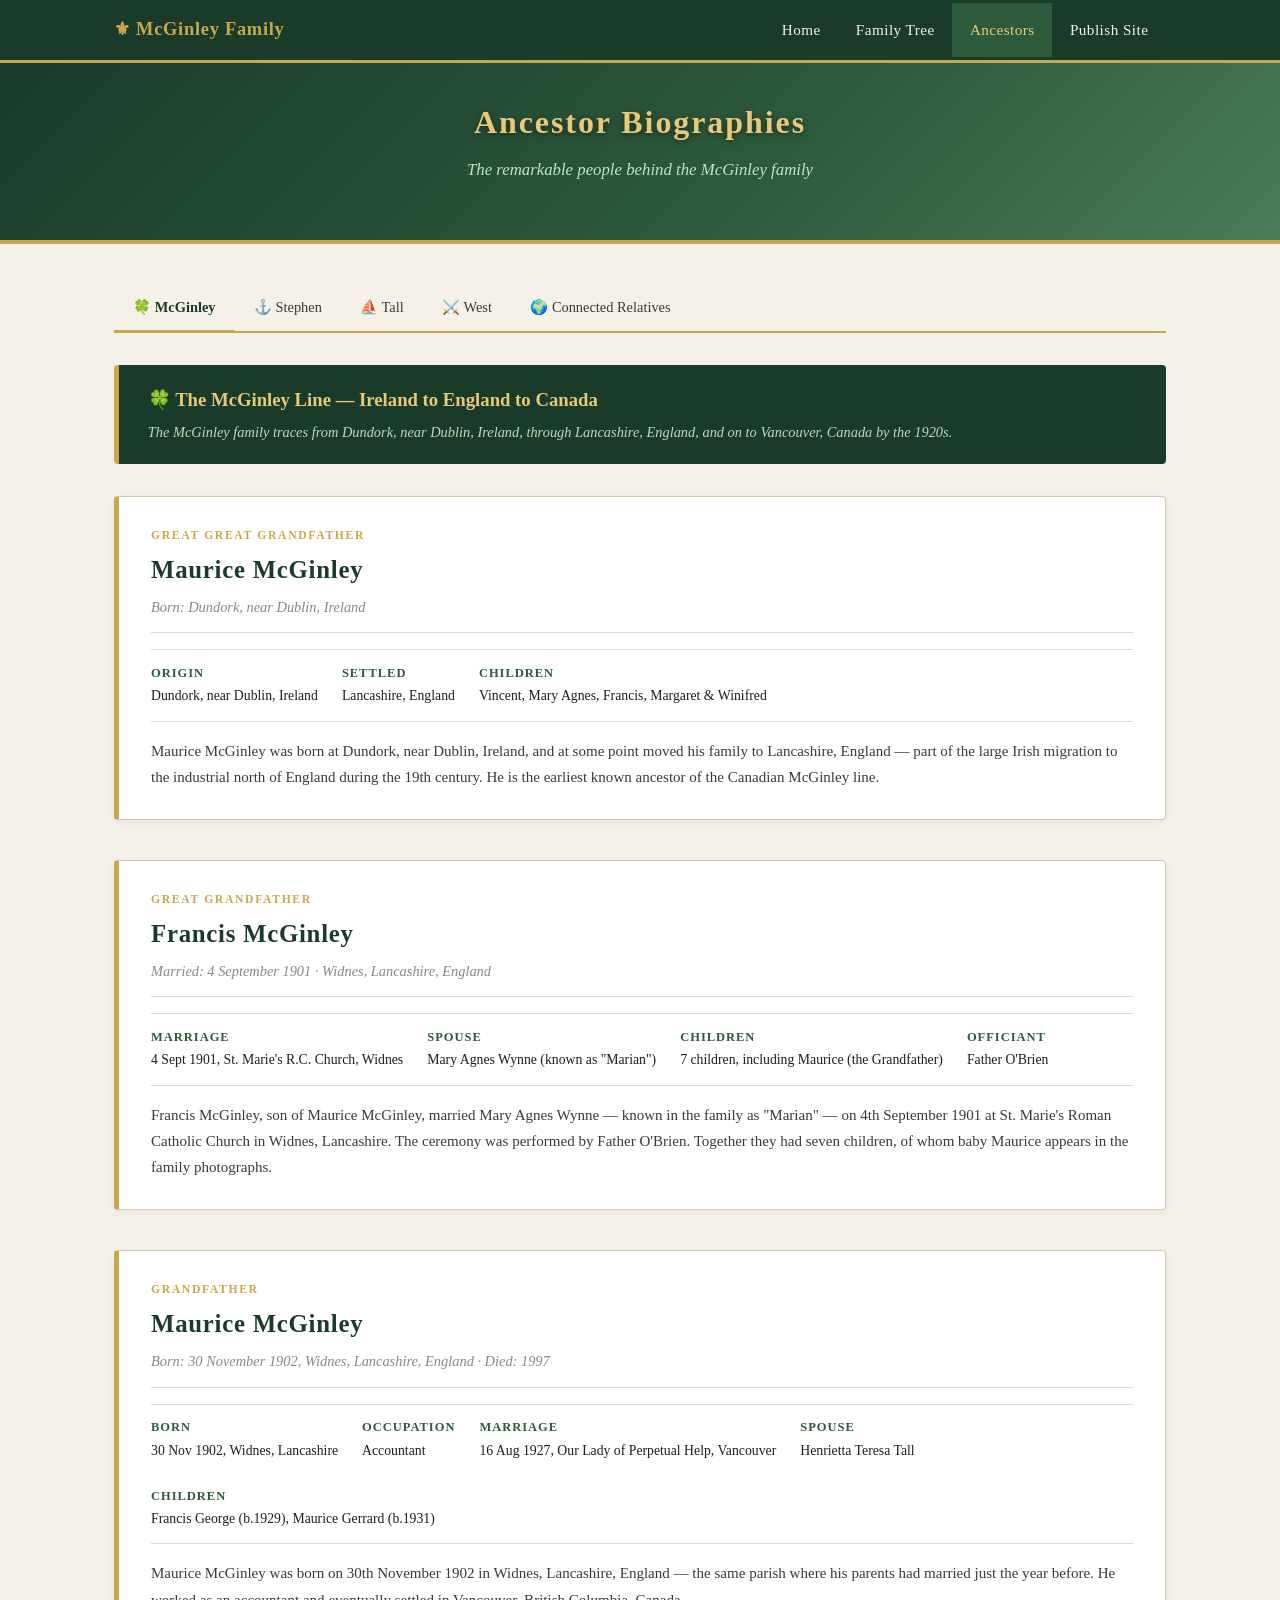
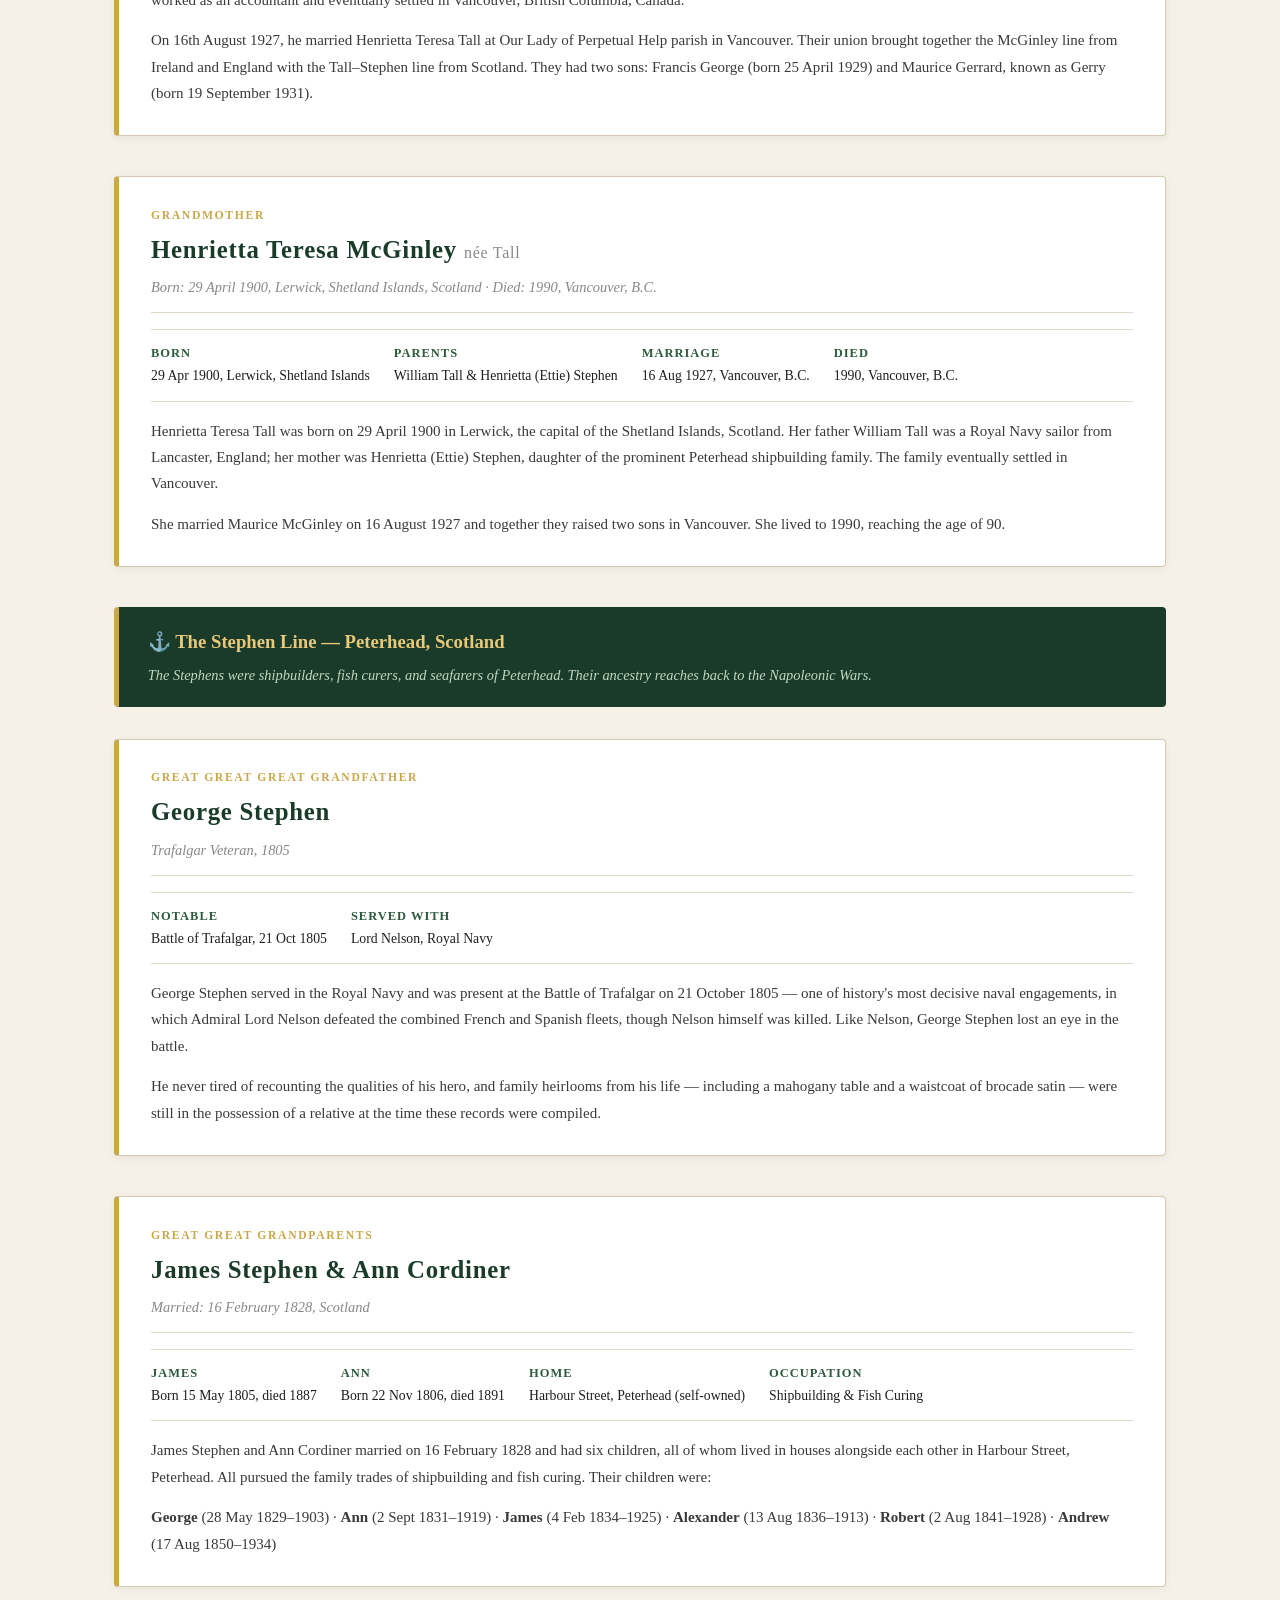
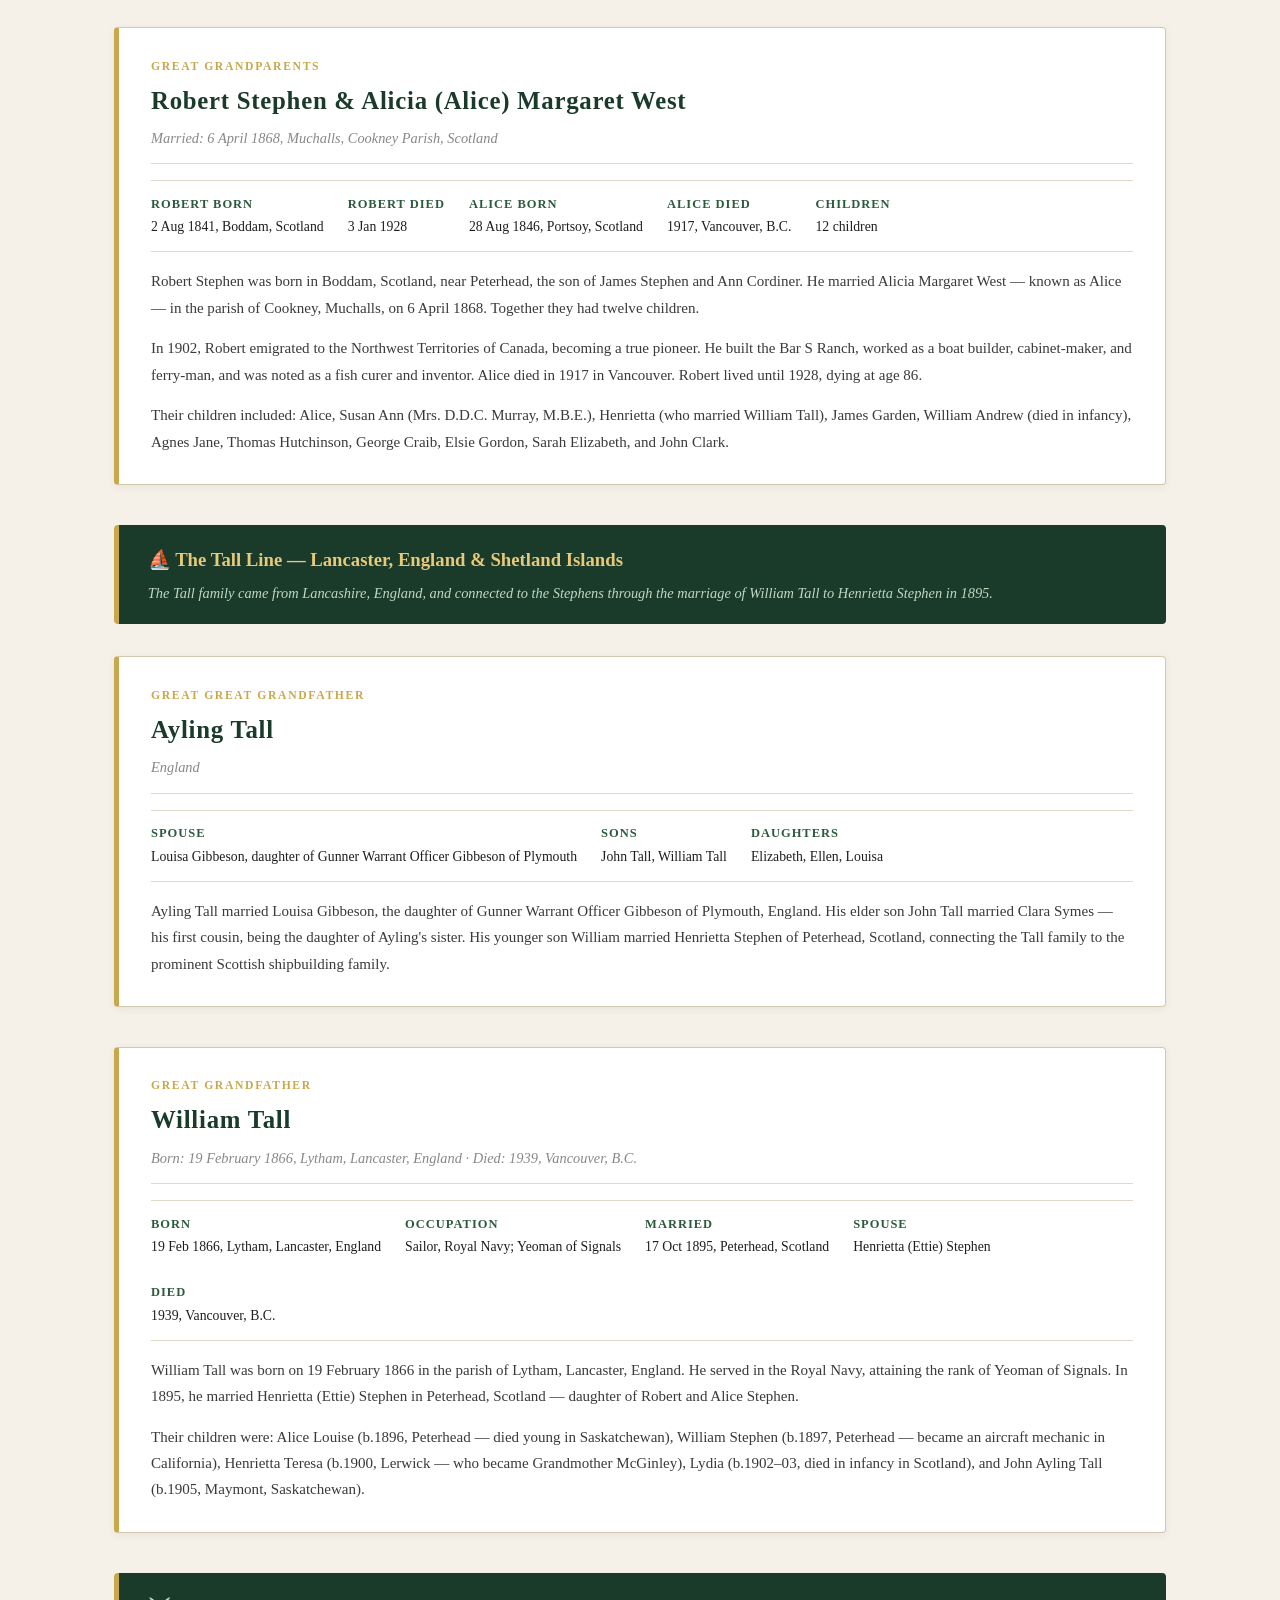
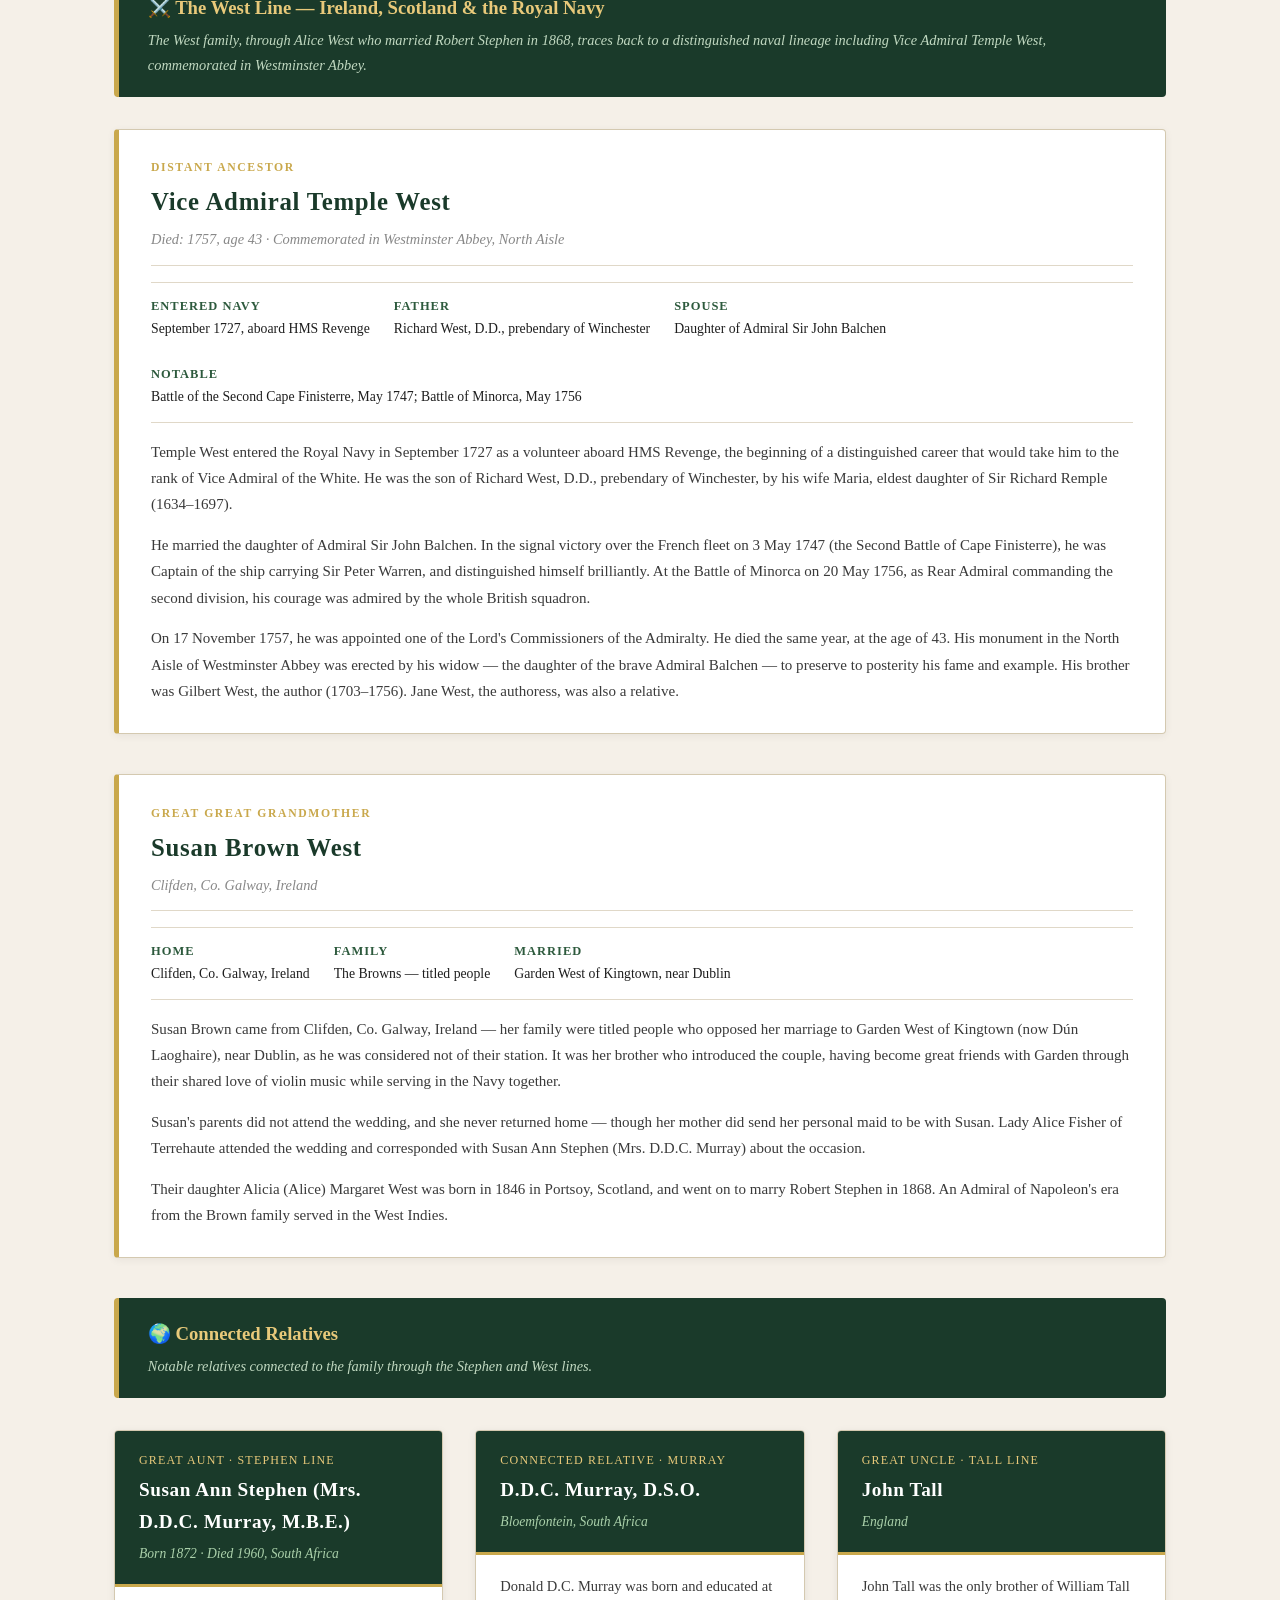
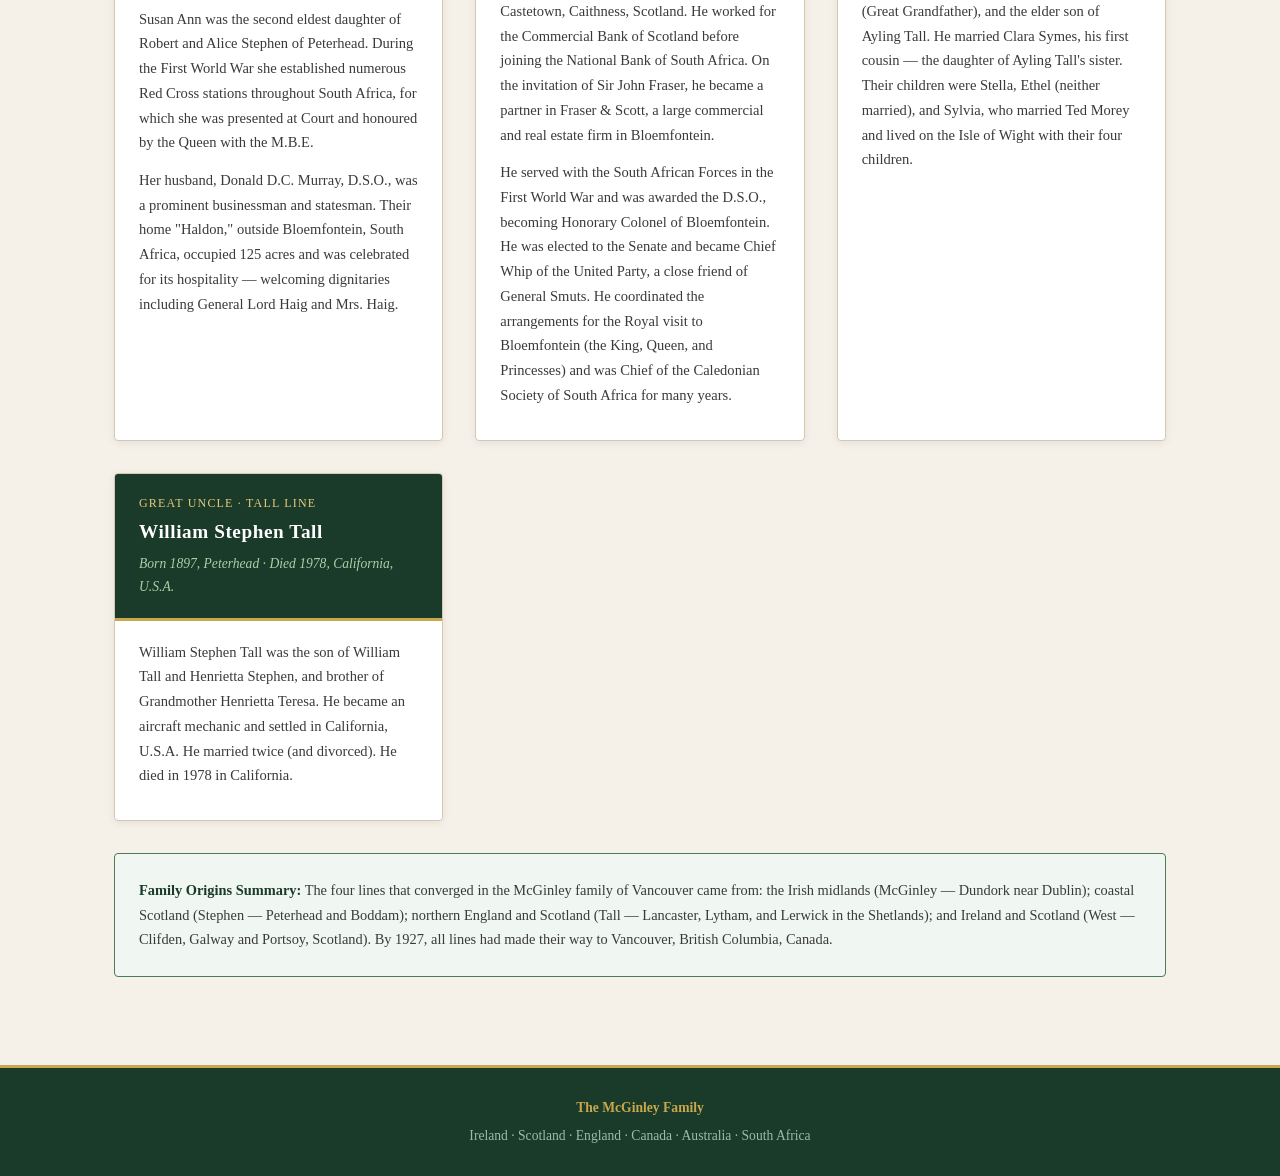
==== ancestors.html @ d8dae98b "Add files via upload" ====
<!DOCTYPE html>
<html lang="en">
<head>
  <meta charset="UTF-8">
  <meta name="viewport" content="width=device-width, initial-scale=1.0">
  <title>Ancestors — McGinley Family</title>
  <link rel="stylesheet" href="style.css">
  <style>
    .full-bio {
      background: var(--white);
      border: 1px solid #d4c9b0;
      border-left: 5px solid var(--gold);
      border-radius: 4px;
      padding: 1.8rem 2rem;
      margin-bottom: 2.5rem;
      box-shadow: 0 2px 8px rgba(0,0,0,0.06);
    }
    .full-bio .bio-label {
      font-size: 0.73rem;
      text-transform: uppercase;
      letter-spacing: 0.14em;
      color: var(--gold);
      font-weight: bold;
      margin-bottom: 0.2rem;
    }
    .full-bio h2 {
      color: var(--green-dark);
      font-size: 1.55rem;
      letter-spacing: 0.03em;
      margin-bottom: 0.25rem;
    }
    .full-bio .bio-dates {
      color: #888;
      font-style: italic;
      font-size: 0.9rem;
      margin-bottom: 1rem;
      padding-bottom: 0.8rem;
      border-bottom: 1px solid #e0d8c8;
    }
    .full-bio p { margin-bottom: 0.9rem; color: var(--text-mid); font-size: 0.94rem; line-height: 1.75; }
    .full-bio p:last-child { margin-bottom: 0; }
    .facts-row {
      display: flex; flex-wrap: wrap; gap: 1.5rem;
      margin: 1rem 0;
      padding: 0.8rem 0;
      border-top: 1px solid #e0d8c8;
      border-bottom: 1px solid #e0d8c8;
    }
    .fact { font-size: 0.86rem; }
    .fact .fact-label { color: var(--green-mid); font-weight: bold; font-size: 0.78rem; text-transform: uppercase; letter-spacing: 0.08em; }
    .fact .fact-val { color: var(--text-dark); }

    .line-intro {
      background: var(--green-dark);
      color: var(--cream);
      border-radius: 4px;
      padding: 1.2rem 1.8rem;
      margin-bottom: 2rem;
      border-left: 5px solid var(--gold);
    }
    .line-intro h3 { color: var(--gold-light); margin-bottom: 0.3rem; }
    .line-intro p { font-size: 0.9rem; color: #c0d8c0; font-style: italic; }

    .tab-bar { display: flex; gap: 0; border-bottom: 2px solid var(--gold); margin-bottom: 2rem; flex-wrap: wrap; }
    .tab-bar a {
      padding: 0.65rem 1.2rem;
      text-decoration: none;
      color: var(--text-mid);
      font-size: 0.9rem;
      border-bottom: 3px solid transparent;
      margin-bottom: -2px;
      transition: color 0.2s, border-color 0.2s;
    }
    .tab-bar a:hover { color: var(--green-dark); border-color: var(--green-mid); }
    .tab-bar a.active { color: var(--green-dark); border-color: var(--gold); font-weight: bold; }

    .section-anchor { scroll-margin-top: 70px; }
  </style>
</head>
<body>

<nav>
  <div class="nav-inner">
    <a class="brand" href="index.html">⚜ McGinley Family</a>
    <ul>
      <li><a href="index.html">Home</a></li>
      <li><a href="family-tree.html">Family Tree</a></li>
      <li><a href="ancestors.html" class="active">Ancestors</a></li>
      <li><a href="deploy.html">Publish Site</a></li>
    </ul>
  </div>
</nav>

<div class="hero" style="padding:2rem 1.5rem;">
  <h1 style="font-size:2rem;">Ancestor Biographies</h1>
  <p class="subtitle">The remarkable people behind the McGinley family</p>
</div>

<div class="container">

  <div class="tab-bar">
    <a href="#mcginley-line" class="active">🍀 McGinley</a>
    <a href="#stephen-line">⚓ Stephen</a>
    <a href="#tall-line">⛵ Tall</a>
    <a href="#west-line">⚔️ West</a>
    <a href="#connected">🌍 Connected Relatives</a>
  </div>

  <!-- ═══ McGINLEY LINE ═══ -->
  <div id="mcginley-line" class="section-anchor">
    <div class="line-intro">
      <h3>🍀 The McGinley Line — Ireland to England to Canada</h3>
      <p>The McGinley family traces from Dundork, near Dublin, Ireland, through Lancashire, England, and on to Vancouver, Canada by the 1920s.</p>
    </div>

    <div class="full-bio">
      <div class="bio-label">Great Great Grandfather</div>
      <h2>Maurice McGinley</h2>
      <div class="bio-dates">Born: Dundork, near Dublin, Ireland</div>
      <div class="facts-row">
        <div class="fact"><div class="fact-label">Origin</div><div class="fact-val">Dundork, near Dublin, Ireland</div></div>
        <div class="fact"><div class="fact-label">Settled</div><div class="fact-val">Lancashire, England</div></div>
        <div class="fact"><div class="fact-label">Children</div><div class="fact-val">Vincent, Mary Agnes, Francis, Margaret &amp; Winifred</div></div>
      </div>
      <p>Maurice McGinley was born at Dundork, near Dublin, Ireland, and at some point moved his family to Lancashire, England — part of the large Irish migration to the industrial north of England during the 19th century. He is the earliest known ancestor of the Canadian McGinley line.</p>
    </div>

    <div class="full-bio">
      <div class="bio-label">Great Grandfather</div>
      <h2>Francis McGinley</h2>
      <div class="bio-dates">Married: 4 September 1901 · Widnes, Lancashire, England</div>
      <div class="facts-row">
        <div class="fact"><div class="fact-label">Marriage</div><div class="fact-val">4 Sept 1901, St. Marie's R.C. Church, Widnes</div></div>
        <div class="fact"><div class="fact-label">Spouse</div><div class="fact-val">Mary Agnes Wynne (known as "Marian")</div></div>
        <div class="fact"><div class="fact-label">Children</div><div class="fact-val">7 children, including Maurice (the Grandfather)</div></div>
        <div class="fact"><div class="fact-label">Officiant</div><div class="fact-val">Father O'Brien</div></div>
      </div>
      <p>Francis McGinley, son of Maurice McGinley, married Mary Agnes Wynne — known in the family as "Marian" — on 4th September 1901 at St. Marie's Roman Catholic Church in Widnes, Lancashire. The ceremony was performed by Father O'Brien. Together they had seven children, of whom baby Maurice appears in the family photographs.</p>
    </div>

    <div class="full-bio">
      <div class="bio-label">Grandfather</div>
      <h2>Maurice McGinley</h2>
      <div class="bio-dates">Born: 30 November 1902, Widnes, Lancashire, England · Died: 1997</div>
      <div class="facts-row">
        <div class="fact"><div class="fact-label">Born</div><div class="fact-val">30 Nov 1902, Widnes, Lancashire</div></div>
        <div class="fact"><div class="fact-label">Occupation</div><div class="fact-val">Accountant</div></div>
        <div class="fact"><div class="fact-label">Marriage</div><div class="fact-val">16 Aug 1927, Our Lady of Perpetual Help, Vancouver</div></div>
        <div class="fact"><div class="fact-label">Spouse</div><div class="fact-val">Henrietta Teresa Tall</div></div>
        <div class="fact"><div class="fact-label">Children</div><div class="fact-val">Francis George (b.1929), Maurice Gerrard (b.1931)</div></div>
      </div>
      <p>Maurice McGinley was born on 30th November 1902 in Widnes, Lancashire, England — the same parish where his parents had married just the year before. He worked as an accountant and eventually settled in Vancouver, British Columbia, Canada.</p>
      <p>On 16th August 1927, he married Henrietta Teresa Tall at Our Lady of Perpetual Help parish in Vancouver. Their union brought together the McGinley line from Ireland and England with the Tall–Stephen line from Scotland. They had two sons: Francis George (born 25 April 1929) and Maurice Gerrard, known as Gerry (born 19 September 1931).</p>
    </div>

    <div class="full-bio">
      <div class="bio-label">Grandmother</div>
      <h2>Henrietta Teresa McGinley <span style="font-weight:normal;font-size:1rem;color:#888;">née Tall</span></h2>
      <div class="bio-dates">Born: 29 April 1900, Lerwick, Shetland Islands, Scotland · Died: 1990, Vancouver, B.C.</div>
      <div class="facts-row">
        <div class="fact"><div class="fact-label">Born</div><div class="fact-val">29 Apr 1900, Lerwick, Shetland Islands</div></div>
        <div class="fact"><div class="fact-label">Parents</div><div class="fact-val">William Tall &amp; Henrietta (Ettie) Stephen</div></div>
        <div class="fact"><div class="fact-label">Marriage</div><div class="fact-val">16 Aug 1927, Vancouver, B.C.</div></div>
        <div class="fact"><div class="fact-label">Died</div><div class="fact-val">1990, Vancouver, B.C.</div></div>
      </div>
      <p>Henrietta Teresa Tall was born on 29 April 1900 in Lerwick, the capital of the Shetland Islands, Scotland. Her father William Tall was a Royal Navy sailor from Lancaster, England; her mother was Henrietta (Ettie) Stephen, daughter of the prominent Peterhead shipbuilding family. The family eventually settled in Vancouver.</p>
      <p>She married Maurice McGinley on 16 August 1927 and together they raised two sons in Vancouver. She lived to 1990, reaching the age of 90.</p>
    </div>
  </div>

  <!-- ═══ STEPHEN LINE ═══ -->
  <div id="stephen-line" class="section-anchor" style="margin-top:2rem;">
    <div class="line-intro">
      <h3>⚓ The Stephen Line — Peterhead, Scotland</h3>
      <p>The Stephens were shipbuilders, fish curers, and seafarers of Peterhead. Their ancestry reaches back to the Napoleonic Wars.</p>
    </div>

    <div class="full-bio">
      <div class="bio-label">Great Great Great Grandfather</div>
      <h2>George Stephen</h2>
      <div class="bio-dates">Trafalgar Veteran, 1805</div>
      <div class="facts-row">
        <div class="fact"><div class="fact-label">Notable</div><div class="fact-val">Battle of Trafalgar, 21 Oct 1805</div></div>
        <div class="fact"><div class="fact-label">Served with</div><div class="fact-val">Lord Nelson, Royal Navy</div></div>
      </div>
      <p>George Stephen served in the Royal Navy and was present at the Battle of Trafalgar on 21 October 1805 — one of history's most decisive naval engagements, in which Admiral Lord Nelson defeated the combined French and Spanish fleets, though Nelson himself was killed. Like Nelson, George Stephen lost an eye in the battle.</p>
      <p>He never tired of recounting the qualities of his hero, and family heirlooms from his life — including a mahogany table and a waistcoat of brocade satin — were still in the possession of a relative at the time these records were compiled.</p>
    </div>

    <div class="full-bio">
      <div class="bio-label">Great Great Grandparents</div>
      <h2>James Stephen &amp; Ann Cordiner</h2>
      <div class="bio-dates">Married: 16 February 1828, Scotland</div>
      <div class="facts-row">
        <div class="fact"><div class="fact-label">James</div><div class="fact-val">Born 15 May 1805, died 1887</div></div>
        <div class="fact"><div class="fact-label">Ann</div><div class="fact-val">Born 22 Nov 1806, died 1891</div></div>
        <div class="fact"><div class="fact-label">Home</div><div class="fact-val">Harbour Street, Peterhead (self-owned)</div></div>
        <div class="fact"><div class="fact-label">Occupation</div><div class="fact-val">Shipbuilding &amp; Fish Curing</div></div>
      </div>
      <p>James Stephen and Ann Cordiner married on 16 February 1828 and had six children, all of whom lived in houses alongside each other in Harbour Street, Peterhead. All pursued the family trades of shipbuilding and fish curing. Their children were:</p>
      <p><strong>George</strong> (28 May 1829–1903) · <strong>Ann</strong> (2 Sept 1831–1919) · <strong>James</strong> (4 Feb 1834–1925) · <strong>Alexander</strong> (13 Aug 1836–1913) · <strong>Robert</strong> (2 Aug 1841–1928) · <strong>Andrew</strong> (17 Aug 1850–1934)</p>
    </div>

    <div class="full-bio">
      <div class="bio-label">Great Grandparents</div>
      <h2>Robert Stephen &amp; Alicia (Alice) Margaret West</h2>
      <div class="bio-dates">Married: 6 April 1868, Muchalls, Cookney Parish, Scotland</div>
      <div class="facts-row">
        <div class="fact"><div class="fact-label">Robert born</div><div class="fact-val">2 Aug 1841, Boddam, Scotland</div></div>
        <div class="fact"><div class="fact-label">Robert died</div><div class="fact-val">3 Jan 1928</div></div>
        <div class="fact"><div class="fact-label">Alice born</div><div class="fact-val">28 Aug 1846, Portsoy, Scotland</div></div>
        <div class="fact"><div class="fact-label">Alice died</div><div class="fact-val">1917, Vancouver, B.C.</div></div>
        <div class="fact"><div class="fact-label">Children</div><div class="fact-val">12 children</div></div>
      </div>
      <p>Robert Stephen was born in Boddam, Scotland, near Peterhead, the son of James Stephen and Ann Cordiner. He married Alicia Margaret West — known as Alice — in the parish of Cookney, Muchalls, on 6 April 1868. Together they had twelve children.</p>
      <p>In 1902, Robert emigrated to the Northwest Territories of Canada, becoming a true pioneer. He built the Bar S Ranch, worked as a boat builder, cabinet-maker, and ferry-man, and was noted as a fish curer and inventor. Alice died in 1917 in Vancouver. Robert lived until 1928, dying at age 86.</p>
      <p>Their children included: Alice, Susan Ann (Mrs. D.D.C. Murray, M.B.E.), Henrietta (who married William Tall), James Garden, William Andrew (died in infancy), Agnes Jane, Thomas Hutchinson, George Craib, Elsie Gordon, Sarah Elizabeth, and John Clark.</p>
    </div>
  </div>

  <!-- ═══ TALL LINE ═══ -->
  <div id="tall-line" class="section-anchor" style="margin-top:2rem;">
    <div class="line-intro">
      <h3>⛵ The Tall Line — Lancaster, England &amp; Shetland Islands</h3>
      <p>The Tall family came from Lancashire, England, and connected to the Stephens through the marriage of William Tall to Henrietta Stephen in 1895.</p>
    </div>

    <div class="full-bio">
      <div class="bio-label">Great Great Grandfather</div>
      <h2>Ayling Tall</h2>
      <div class="bio-dates">England</div>
      <div class="facts-row">
        <div class="fact"><div class="fact-label">Spouse</div><div class="fact-val">Louisa Gibbeson, daughter of Gunner Warrant Officer Gibbeson of Plymouth</div></div>
        <div class="fact"><div class="fact-label">Sons</div><div class="fact-val">John Tall, William Tall</div></div>
        <div class="fact"><div class="fact-label">Daughters</div><div class="fact-val">Elizabeth, Ellen, Louisa</div></div>
      </div>
      <p>Ayling Tall married Louisa Gibbeson, the daughter of Gunner Warrant Officer Gibbeson of Plymouth, England. His elder son John Tall married Clara Symes — his first cousin, being the daughter of Ayling's sister. His younger son William married Henrietta Stephen of Peterhead, Scotland, connecting the Tall family to the prominent Scottish shipbuilding family.</p>
    </div>

    <div class="full-bio">
      <div class="bio-label">Great Grandfather</div>
      <h2>William Tall</h2>
      <div class="bio-dates">Born: 19 February 1866, Lytham, Lancaster, England · Died: 1939, Vancouver, B.C.</div>
      <div class="facts-row">
        <div class="fact"><div class="fact-label">Born</div><div class="fact-val">19 Feb 1866, Lytham, Lancaster, England</div></div>
        <div class="fact"><div class="fact-label">Occupation</div><div class="fact-val">Sailor, Royal Navy; Yeoman of Signals</div></div>
        <div class="fact"><div class="fact-label">Married</div><div class="fact-val">17 Oct 1895, Peterhead, Scotland</div></div>
        <div class="fact"><div class="fact-label">Spouse</div><div class="fact-val">Henrietta (Ettie) Stephen</div></div>
        <div class="fact"><div class="fact-label">Died</div><div class="fact-val">1939, Vancouver, B.C.</div></div>
      </div>
      <p>William Tall was born on 19 February 1866 in the parish of Lytham, Lancaster, England. He served in the Royal Navy, attaining the rank of Yeoman of Signals. In 1895, he married Henrietta (Ettie) Stephen in Peterhead, Scotland — daughter of Robert and Alice Stephen.</p>
      <p>Their children were: Alice Louise (b.1896, Peterhead — died young in Saskatchewan), William Stephen (b.1897, Peterhead — became an aircraft mechanic in California), Henrietta Teresa (b.1900, Lerwick — who became Grandmother McGinley), Lydia (b.1902–03, died in infancy in Scotland), and John Ayling Tall (b.1905, Maymont, Saskatchewan).</p>
    </div>
  </div>

  <!-- ═══ WEST LINE ═══ -->
  <div id="west-line" class="section-anchor" style="margin-top:2rem;">
    <div class="line-intro">
      <h3>⚔️ The West Line — Ireland, Scotland &amp; the Royal Navy</h3>
      <p>The West family, through Alice West who married Robert Stephen in 1868, traces back to a distinguished naval lineage including Vice Admiral Temple West, commemorated in Westminster Abbey.</p>
    </div>

    <div class="full-bio">
      <div class="bio-label">Distant Ancestor</div>
      <h2>Vice Admiral Temple West</h2>
      <div class="bio-dates">Died: 1757, age 43 · Commemorated in Westminster Abbey, North Aisle</div>
      <div class="facts-row">
        <div class="fact"><div class="fact-label">Entered Navy</div><div class="fact-val">September 1727, aboard HMS Revenge</div></div>
        <div class="fact"><div class="fact-label">Father</div><div class="fact-val">Richard West, D.D., prebendary of Winchester</div></div>
        <div class="fact"><div class="fact-label">Spouse</div><div class="fact-val">Daughter of Admiral Sir John Balchen</div></div>
        <div class="fact"><div class="fact-label">Notable</div><div class="fact-val">Battle of the Second Cape Finisterre, May 1747; Battle of Minorca, May 1756</div></div>
      </div>
      <p>Temple West entered the Royal Navy in September 1727 as a volunteer aboard HMS Revenge, the beginning of a distinguished career that would take him to the rank of Vice Admiral of the White. He was the son of Richard West, D.D., prebendary of Winchester, by his wife Maria, eldest daughter of Sir Richard Remple (1634–1697).</p>
      <p>He married the daughter of Admiral Sir John Balchen. In the signal victory over the French fleet on 3 May 1747 (the Second Battle of Cape Finisterre), he was Captain of the ship carrying Sir Peter Warren, and distinguished himself brilliantly. At the Battle of Minorca on 20 May 1756, as Rear Admiral commanding the second division, his courage was admired by the whole British squadron.</p>
      <p>On 17 November 1757, he was appointed one of the Lord's Commissioners of the Admiralty. He died the same year, at the age of 43. His monument in the North Aisle of Westminster Abbey was erected by his widow — the daughter of the brave Admiral Balchen — to preserve to posterity his fame and example. His brother was Gilbert West, the author (1703–1756). Jane West, the authoress, was also a relative.</p>
    </div>

    <div class="full-bio">
      <div class="bio-label">Great Great Grandmother</div>
      <h2>Susan Brown West</h2>
      <div class="bio-dates">Clifden, Co. Galway, Ireland</div>
      <div class="facts-row">
        <div class="fact"><div class="fact-label">Home</div><div class="fact-val">Clifden, Co. Galway, Ireland</div></div>
        <div class="fact"><div class="fact-label">Family</div><div class="fact-val">The Browns — titled people</div></div>
        <div class="fact"><div class="fact-label">Married</div><div class="fact-val">Garden West of Kingtown, near Dublin</div></div>
      </div>
      <p>Susan Brown came from Clifden, Co. Galway, Ireland — her family were titled people who opposed her marriage to Garden West of Kingtown (now Dún Laoghaire), near Dublin, as he was considered not of their station. It was her brother who introduced the couple, having become great friends with Garden through their shared love of violin music while serving in the Navy together.</p>
      <p>Susan's parents did not attend the wedding, and she never returned home — though her mother did send her personal maid to be with Susan. Lady Alice Fisher of Terrehaute attended the wedding and corresponded with Susan Ann Stephen (Mrs. D.D.C. Murray) about the occasion.</p>
      <p>Their daughter Alicia (Alice) Margaret West was born in 1846 in Portsoy, Scotland, and went on to marry Robert Stephen in 1868. An Admiral of Napoleon's era from the Brown family served in the West Indies.</p>
    </div>
  </div>

  <!-- ═══ CONNECTED RELATIVES ═══ -->
  <div id="connected" class="section-anchor" style="margin-top:2rem;">
    <div class="line-intro">
      <h3>🌍 Connected Relatives</h3>
      <p>Notable relatives connected to the family through the Stephen and West lines.</p>
    </div>

    <div class="bio-grid">
      <div class="bio-card">
        <div class="bio-header">
          <div class="relation">Great Aunt · Stephen Line</div>
          <h3>Susan Ann Stephen (Mrs. D.D.C. Murray, M.B.E.)</h3>
          <div class="bio-dates">Born 1872 · Died 1960, South Africa</div>
        </div>
        <div class="bio-body">
          <p>Susan Ann was the second eldest daughter of Robert and Alice Stephen of Peterhead. During the First World War she established numerous Red Cross stations throughout South Africa, for which she was presented at Court and honoured by the Queen with the M.B.E.</p>
          <p>Her husband, Donald D.C. Murray, D.S.O., was a prominent businessman and statesman. Their home "Haldon," outside Bloemfontein, South Africa, occupied 125 acres and was celebrated for its hospitality — welcoming dignitaries including General Lord Haig and Mrs. Haig.</p>
        </div>
      </div>

      <div class="bio-card">
        <div class="bio-header">
          <div class="relation">Connected Relative · Murray</div>
          <h3>D.D.C. Murray, D.S.O.</h3>
          <div class="bio-dates">Bloemfontein, South Africa</div>
        </div>
        <div class="bio-body">
          <p>Donald D.C. Murray was born and educated at Castetown, Caithness, Scotland. He worked for the Commercial Bank of Scotland before joining the National Bank of South Africa. On the invitation of Sir John Fraser, he became a partner in Fraser &amp; Scott, a large commercial and real estate firm in Bloemfontein.</p>
          <p>He served with the South African Forces in the First World War and was awarded the D.S.O., becoming Honorary Colonel of Bloemfontein. He was elected to the Senate and became Chief Whip of the United Party, a close friend of General Smuts. He coordinated the arrangements for the Royal visit to Bloemfontein (the King, Queen, and Princesses) and was Chief of the Caledonian Society of South Africa for many years.</p>
        </div>
      </div>

      <div class="bio-card">
        <div class="bio-header">
          <div class="relation">Great Uncle · Tall Line</div>
          <h3>John Tall</h3>
          <div class="bio-dates">England</div>
        </div>
        <div class="bio-body">
          <p>John Tall was the only brother of William Tall (Great Grandfather), and the elder son of Ayling Tall. He married Clara Symes, his first cousin — the daughter of Ayling Tall's sister. Their children were Stella, Ethel (neither married), and Sylvia, who married Ted Morey and lived on the Isle of Wight with their four children.</p>
        </div>
      </div>

      <div class="bio-card">
        <div class="bio-header">
          <div class="relation">Great Uncle · Tall Line</div>
          <h3>William Stephen Tall</h3>
          <div class="bio-dates">Born 1897, Peterhead · Died 1978, California, U.S.A.</div>
        </div>
        <div class="bio-body">
          <p>William Stephen Tall was the son of William Tall and Henrietta Stephen, and brother of Grandmother Henrietta Teresa. He became an aircraft mechanic and settled in California, U.S.A. He married twice (and divorced). He died in 1978 in California.</p>
        </div>
      </div>
    </div>

  </div>

  <div id="origins" class="section-anchor" style="margin-top:2rem; padding:1.5rem; background:#f0f7f2; border:1px solid var(--green-light); border-radius:4px; font-size:0.9rem; color:var(--text-mid);">
    <strong style="color:var(--green-dark);">Family Origins Summary:</strong> The four lines that converged in the McGinley family of Vancouver came from: the Irish midlands (McGinley — Dundork near Dublin); coastal Scotland (Stephen — Peterhead and Boddam); northern England and Scotland (Tall — Lancaster, Lytham, and Lerwick in the Shetlands); and Ireland and Scotland (West — Clifden, Galway and Portsoy, Scotland). By 1927, all lines had made their way to Vancouver, British Columbia, Canada.
  </div>

</div>

<footer>
  <div class="footer-brand">The McGinley Family</div>
  <div>Ireland · Scotland · England · Canada · Australia · South Africa</div>
</footer>

<script>
// Activate tab based on scroll position or hash
document.querySelectorAll('.tab-bar a').forEach(a => {
  a.addEventListener('click', function() {
    document.querySelectorAll('.tab-bar a').forEach(x => x.classList.remove('active'));
    this.classList.add('active');
  });
});
</script>
</body>
</html>
---- style.css ----
/* McGinley Family Genealogy Site — Classic Heritage Style */

:root {
  --green-dark: #1a3a2a;
  --green-mid: #2d5a3d;
  --green-light: #4a7c59;
  --gold: #c9a84c;
  --gold-light: #e8c97a;
  --cream: #f5f0e8;
  --parchment: #ede4d0;
  --brown: #5c3d1e;
  --text-dark: #1e1e1e;
  --text-mid: #3a3a3a;
  --white: #ffffff;
}

* { box-sizing: border-box; margin: 0; padding: 0; }

body {
  font-family: 'Georgia', 'Times New Roman', serif;
  background: var(--cream);
  color: var(--text-dark);
  line-height: 1.7;
}

/* ── NAV ── */
nav {
  background: var(--green-dark);
  border-bottom: 3px solid var(--gold);
  position: sticky;
  top: 0;
  z-index: 100;
}
nav .nav-inner {
  max-width: 1100px;
  margin: 0 auto;
  display: flex;
  align-items: center;
  justify-content: space-between;
  padding: 0 1.5rem;
}
nav .brand {
  color: var(--gold);
  font-size: 1.15rem;
  font-weight: bold;
  letter-spacing: 0.04em;
  padding: 0.9rem 0;
  text-decoration: none;
}
nav ul {
  list-style: none;
  display: flex;
  gap: 0;
}
nav ul li a {
  display: block;
  color: var(--cream);
  text-decoration: none;
  padding: 0.9rem 1.1rem;
  font-size: 0.95rem;
  letter-spacing: 0.03em;
  transition: background 0.2s, color 0.2s;
}
nav ul li a:hover, nav ul li a.active {
  background: var(--green-mid);
  color: var(--gold-light);
}

/* ── HERO ── */
.hero {
  background: linear-gradient(135deg, var(--green-dark) 0%, var(--green-mid) 60%, var(--green-light) 100%);
  color: var(--white);
  text-align: center;
  padding: 4rem 1.5rem 3.5rem;
  border-bottom: 4px solid var(--gold);
}
.hero .crest {
  font-size: 3.5rem;
  margin-bottom: 0.5rem;
  filter: drop-shadow(0 2px 4px rgba(0,0,0,0.4));
}
.hero h1 {
  font-size: 2.6rem;
  letter-spacing: 0.06em;
  color: var(--gold-light);
  text-shadow: 0 2px 6px rgba(0,0,0,0.5);
  margin-bottom: 0.4rem;
}
.hero .subtitle {
  font-size: 1.05rem;
  color: #c8dfc8;
  font-style: italic;
  margin-bottom: 1.5rem;
}
.hero .tagline {
  font-size: 0.9rem;
  color: #a8c8a8;
  letter-spacing: 0.12em;
  text-transform: uppercase;
}

/* ── MAIN CONTENT ── */
.container {
  max-width: 1100px;
  margin: 0 auto;
  padding: 2.5rem 1.5rem;
}

/* ── CARDS ── */
.card-grid {
  display: grid;
  grid-template-columns: repeat(auto-fit, minmax(280px, 1fr));
  gap: 1.5rem;
  margin: 2rem 0;
}
.card {
  background: var(--white);
  border: 1px solid #d4c9b0;
  border-top: 4px solid var(--gold);
  border-radius: 4px;
  padding: 1.5rem;
  box-shadow: 0 2px 8px rgba(0,0,0,0.07);
  transition: transform 0.2s, box-shadow 0.2s;
}
.card:hover {
  transform: translateY(-3px);
  box-shadow: 0 6px 18px rgba(0,0,0,0.12);
}
.card .card-icon { font-size: 2rem; margin-bottom: 0.5rem; }
.card h3 { color: var(--green-dark); margin-bottom: 0.5rem; font-size: 1.1rem; }
.card p { color: var(--text-mid); font-size: 0.92rem; }
.card a.card-link {
  display: inline-block;
  margin-top: 1rem;
  color: var(--green-mid);
  text-decoration: none;
  font-size: 0.9rem;
  font-weight: bold;
  border-bottom: 1px solid var(--green-light);
  transition: color 0.2s;
}
.card a.card-link:hover { color: var(--gold); border-color: var(--gold); }

/* ── SECTION HEADER ── */
.section-header {
  text-align: center;
  margin-bottom: 2rem;
}
.section-header h2 {
  font-size: 1.8rem;
  color: var(--green-dark);
  letter-spacing: 0.04em;
}
.section-header .divider {
  width: 80px;
  height: 3px;
  background: linear-gradient(to right, var(--gold), var(--gold-light));
  margin: 0.6rem auto 0.8rem;
  border-radius: 2px;
}
.section-header p {
  color: var(--text-mid);
  font-style: italic;
  font-size: 0.97rem;
}

/* ── TIMELINE ── */
.timeline {
  position: relative;
  padding-left: 2.5rem;
  margin: 1.5rem 0;
}
.timeline::before {
  content: '';
  position: absolute;
  left: 0.6rem;
  top: 0;
  bottom: 0;
  width: 2px;
  background: linear-gradient(to bottom, var(--gold), var(--green-light));
}
.timeline-item {
  position: relative;
  margin-bottom: 1.5rem;
}
.timeline-item::before {
  content: '';
  position: absolute;
  left: -2rem;
  top: 0.4rem;
  width: 10px;
  height: 10px;
  border-radius: 50%;
  background: var(--gold);
  border: 2px solid var(--green-dark);
}
.timeline-item .year {
  font-size: 0.8rem;
  color: var(--green-mid);
  font-weight: bold;
  letter-spacing: 0.08em;
  text-transform: uppercase;
}
.timeline-item .event { color: var(--text-mid); font-size: 0.93rem; }

/* ── FAMILY TREE PAGE ── */
#tree-container {
  width: 100%;
  overflow: auto;
  background: var(--white);
  border: 1px solid #d4c9b0;
  border-radius: 4px;
  padding: 1rem;
  min-height: 600px;
}
#tree-container svg { display: block; }

.tree-controls {
  display: flex;
  gap: 0.5rem;
  flex-wrap: wrap;
  margin-bottom: 1rem;
  align-items: center;
}
.tree-controls button {
  background: var(--green-dark);
  color: var(--cream);
  border: none;
  padding: 0.45rem 1rem;
  font-family: Georgia, serif;
  font-size: 0.88rem;
  cursor: pointer;
  border-radius: 3px;
  transition: background 0.2s;
}
.tree-controls button:hover { background: var(--green-mid); }
.tree-controls span {
  color: var(--text-mid);
  font-size: 0.85rem;
  font-style: italic;
}

/* D3 tree node styles */
.node circle {
  stroke-width: 2.5px;
}
.node.male circle { fill: #e8f4f0; stroke: var(--green-mid); }
.node.female circle { fill: #f4ece8; stroke: #a05040; }
.node.couple circle { fill: var(--parchment); stroke: var(--gold); }
.node text {
  font-family: Georgia, serif;
  font-size: 11px;
  fill: var(--text-dark);
}
.node text.name { font-weight: bold; fill: var(--green-dark); }
.node text.dates { fill: #666; font-size: 10px; }
.link {
  fill: none;
  stroke: #b0c8b0;
  stroke-width: 1.5px;
}
.link.marriage {
  stroke: var(--gold);
  stroke-dasharray: 4 2;
}

/* ── PERSON TOOLTIP ── */
#tooltip {
  position: fixed;
  background: var(--green-dark);
  color: var(--cream);
  border: 1px solid var(--gold);
  border-radius: 4px;
  padding: 0.8rem 1rem;
  font-size: 0.88rem;
  pointer-events: none;
  max-width: 260px;
  z-index: 1000;
  line-height: 1.5;
  box-shadow: 0 4px 12px rgba(0,0,0,0.3);
  display: none;
}
#tooltip .tt-name { font-weight: bold; color: var(--gold-light); font-size: 0.95rem; }
#tooltip .tt-dates { color: #aaccaa; font-size: 0.82rem; }
#tooltip .tt-info { margin-top: 0.3rem; color: #ddd; }

/* ── ANCESTOR BIO PAGES ── */
.bio-grid {
  display: grid;
  grid-template-columns: repeat(auto-fit, minmax(320px, 1fr));
  gap: 2rem;
  margin: 2rem 0;
}
.bio-card {
  background: var(--white);
  border: 1px solid #d4c9b0;
  border-radius: 4px;
  overflow: hidden;
  box-shadow: 0 2px 8px rgba(0,0,0,0.07);
}
.bio-card .bio-header {
  background: var(--green-dark);
  color: var(--white);
  padding: 1.2rem 1.5rem;
  border-bottom: 3px solid var(--gold);
}
.bio-card .bio-header .relation {
  font-size: 0.75rem;
  color: var(--gold-light);
  text-transform: uppercase;
  letter-spacing: 0.1em;
  margin-bottom: 0.2rem;
}
.bio-card .bio-header h3 {
  font-size: 1.2rem;
  color: var(--white);
  letter-spacing: 0.03em;
}
.bio-card .bio-header .bio-dates {
  color: #aad0aa;
  font-size: 0.85rem;
  font-style: italic;
  margin-top: 0.2rem;
}
.bio-card .bio-body {
  padding: 1.2rem 1.5rem;
  font-size: 0.91rem;
  color: var(--text-mid);
}
.bio-card .bio-body p { margin-bottom: 0.8rem; }
.bio-card .bio-body .fact-row {
  display: flex;
  gap: 0.5rem;
  margin-bottom: 0.4rem;
  font-size: 0.88rem;
}
.bio-card .bio-body .fact-label {
  font-weight: bold;
  color: var(--green-dark);
  min-width: 80px;
}

/* ── DEPLOY GUIDE ── */
.steps {
  counter-reset: step-counter;
  list-style: none;
  margin: 1.5rem 0;
}
.steps li {
  counter-increment: step-counter;
  position: relative;
  padding: 1.2rem 1.2rem 1.2rem 4rem;
  background: var(--white);
  border: 1px solid #d4c9b0;
  border-left: 4px solid var(--green-mid);
  border-radius: 4px;
  margin-bottom: 1rem;
  font-size: 0.93rem;
  color: var(--text-mid);
}
.steps li::before {
  content: counter(step-counter);
  position: absolute;
  left: 1rem;
  top: 50%;
  transform: translateY(-50%);
  background: var(--green-dark);
  color: var(--gold);
  width: 1.8rem;
  height: 1.8rem;
  border-radius: 50%;
  display: flex;
  align-items: center;
  justify-content: center;
  font-weight: bold;
  font-size: 0.9rem;
}
.steps li strong { color: var(--green-dark); }
.steps li code {
  background: #f0ebe0;
  padding: 0.1em 0.4em;
  border-radius: 3px;
  font-family: monospace;
  font-size: 0.88em;
  color: var(--brown);
}
.tip-box {
  background: #f0f7f2;
  border: 1px solid var(--green-light);
  border-left: 4px solid var(--green-mid);
  border-radius: 4px;
  padding: 1rem 1.2rem;
  margin: 1rem 0;
  font-size: 0.9rem;
  color: var(--text-mid);
}
.tip-box strong { color: var(--green-dark); }

/* ── FOOTER ── */
footer {
  background: var(--green-dark);
  color: #9abcaa;
  text-align: center;
  padding: 1.8rem;
  border-top: 3px solid var(--gold);
  font-size: 0.85rem;
  margin-top: 3rem;
}
footer .footer-brand { color: var(--gold); font-weight: bold; margin-bottom: 0.3rem; }

/* ── RESPONSIVE ── */
@media (max-width: 680px) {
  .hero h1 { font-size: 1.8rem; }
  nav .brand { font-size: 1rem; }
  nav ul li a { padding: 0.9rem 0.7rem; font-size: 0.85rem; }
}
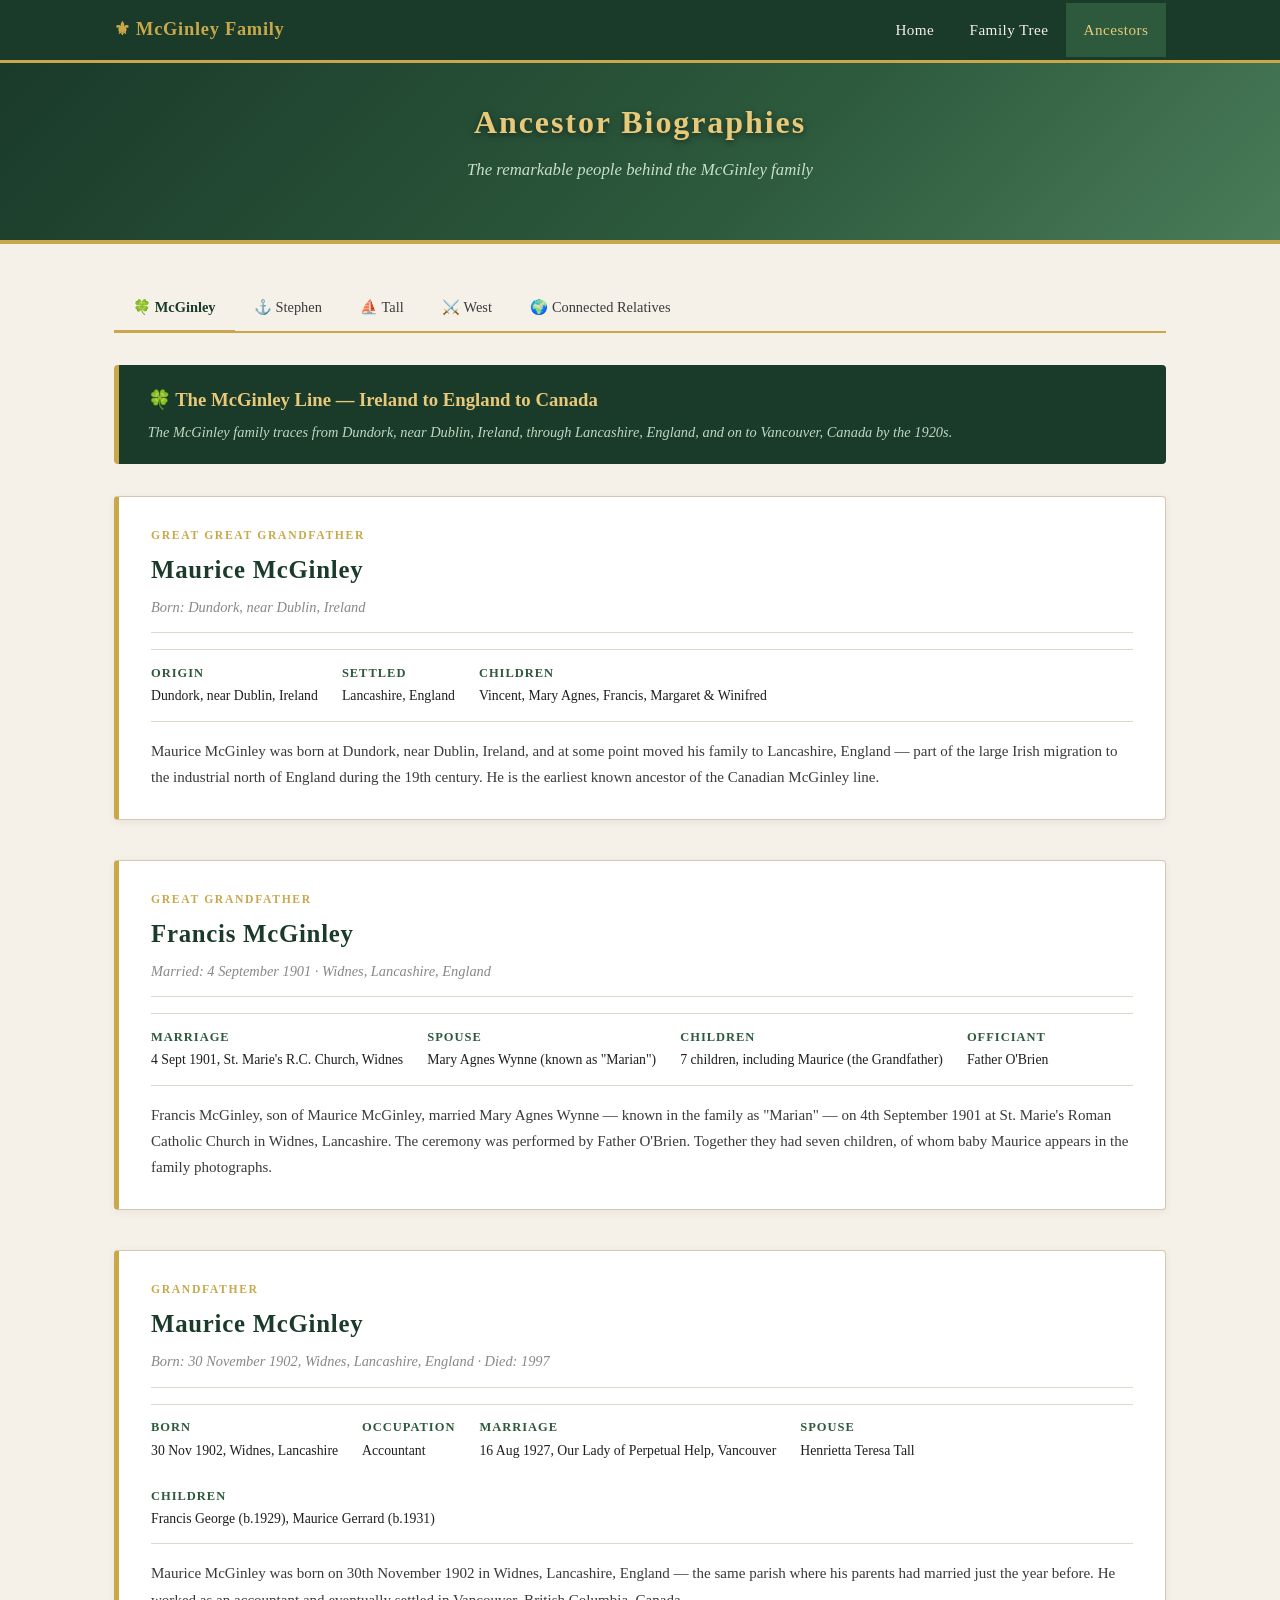
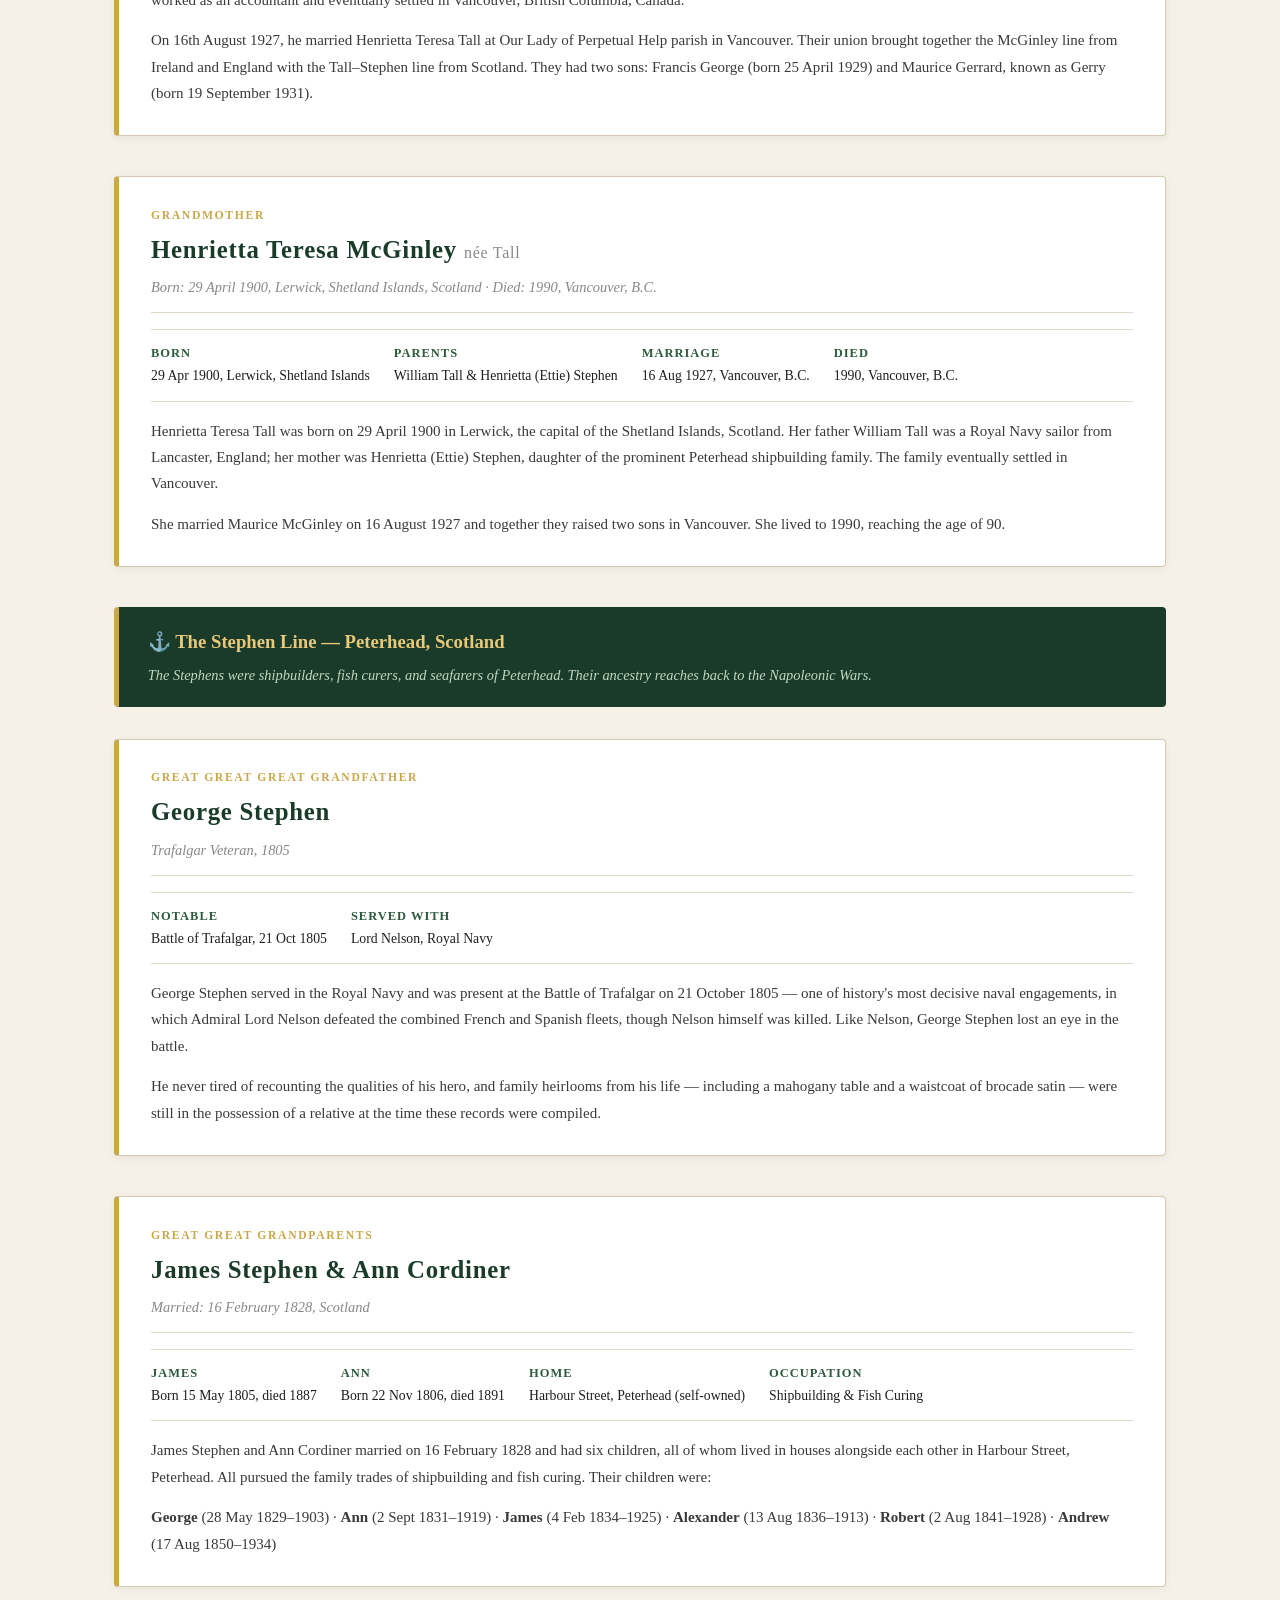
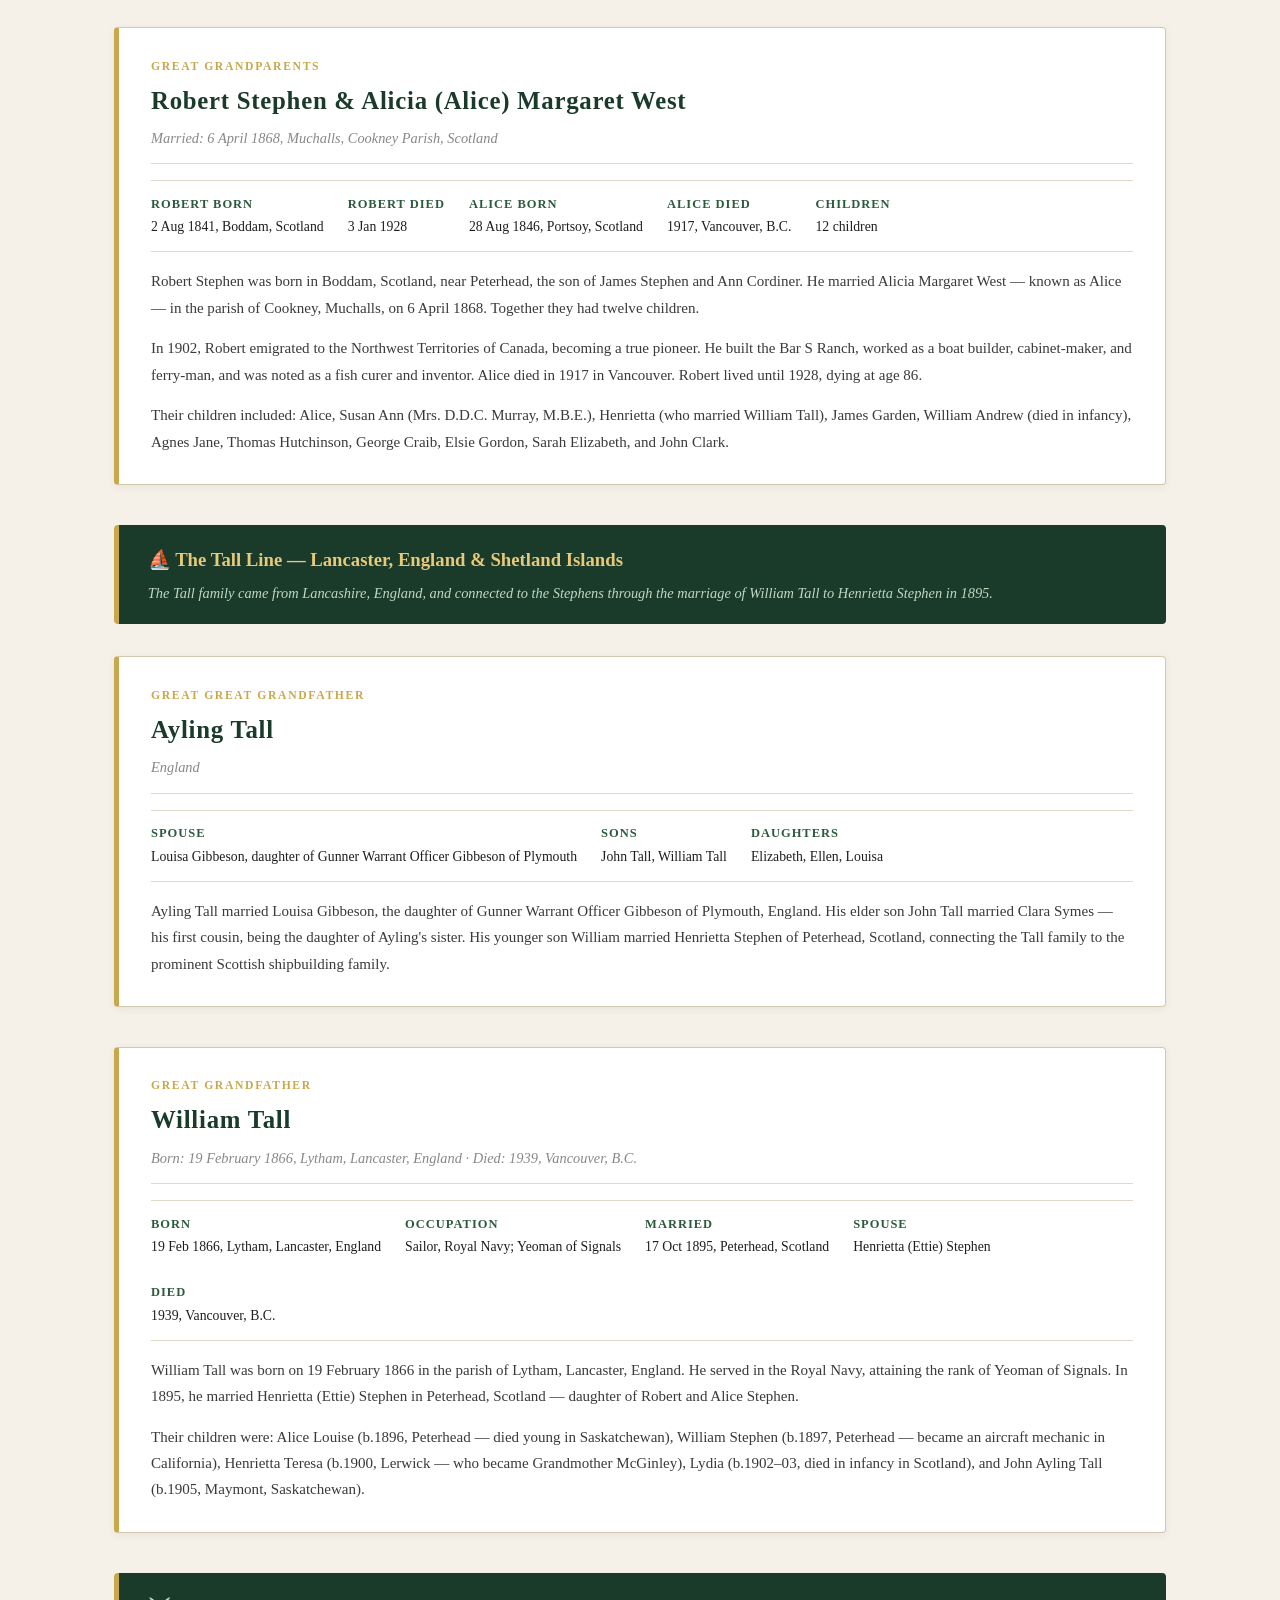
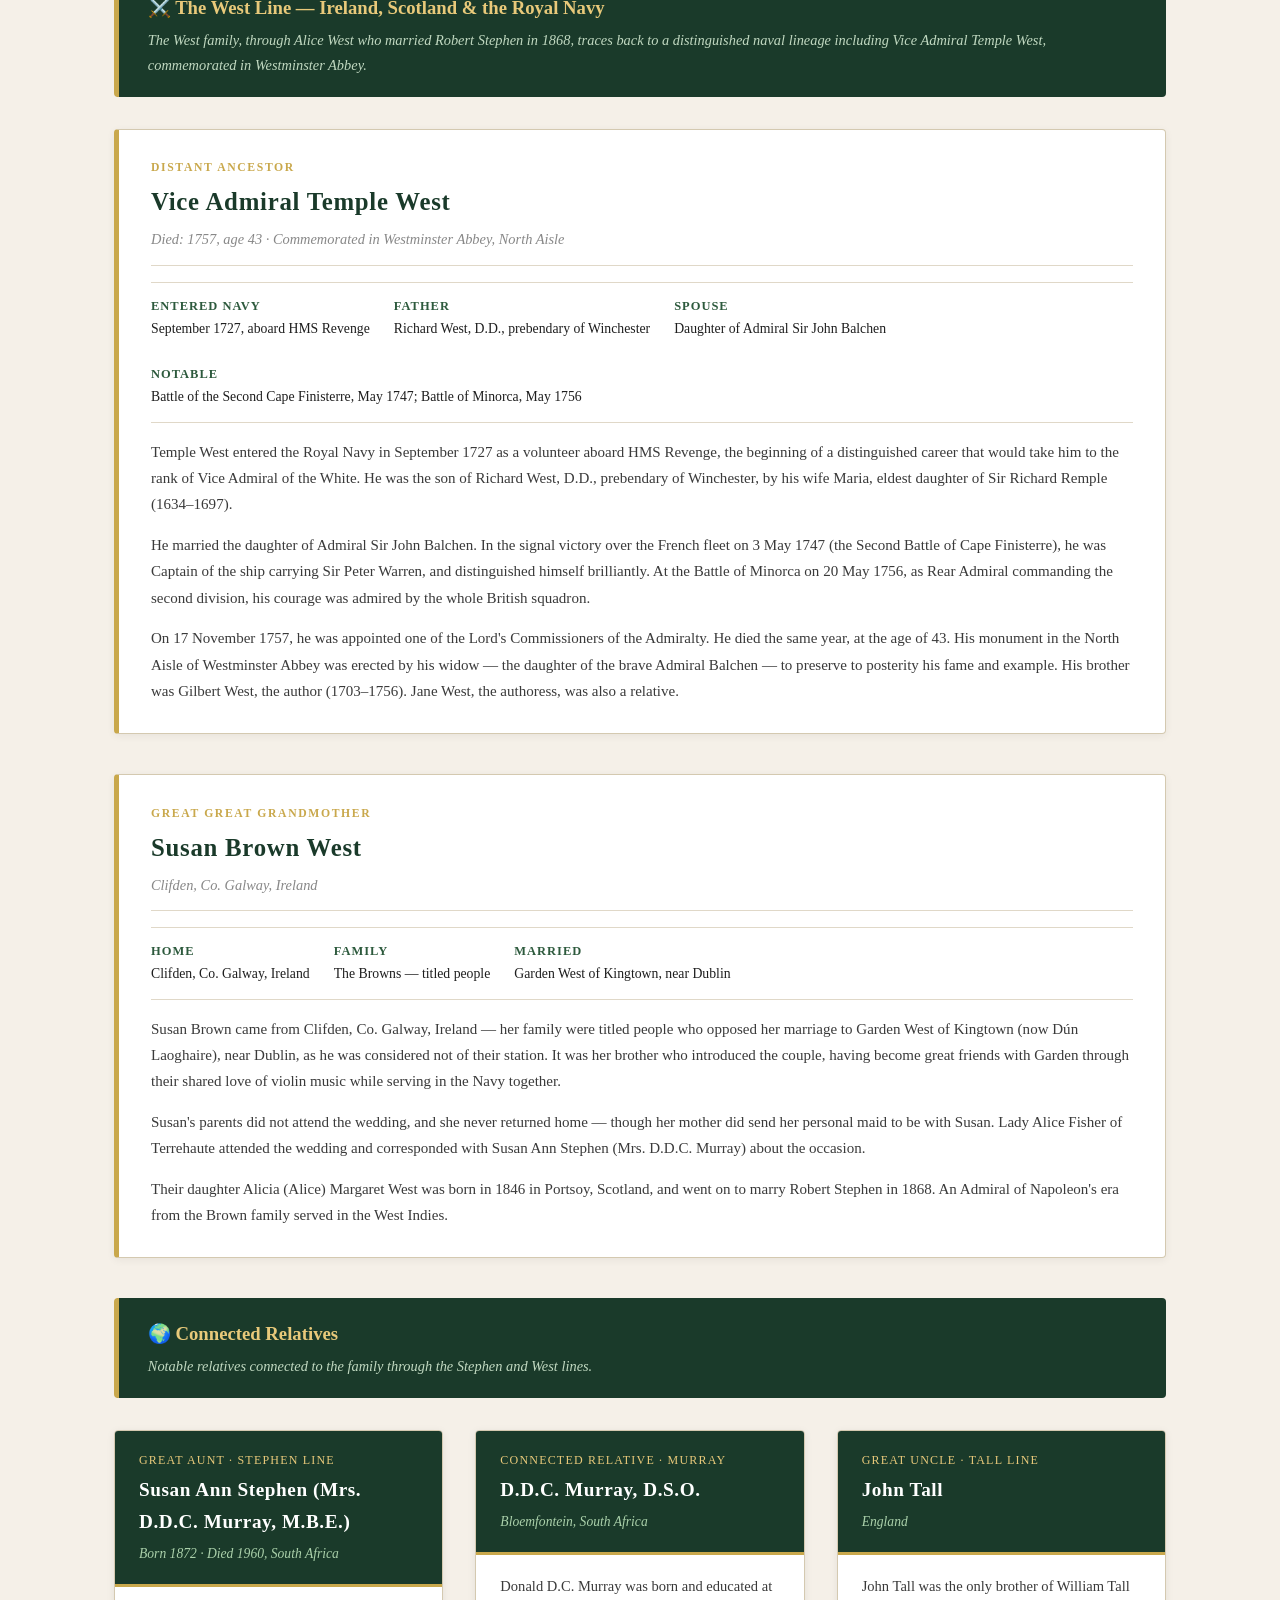
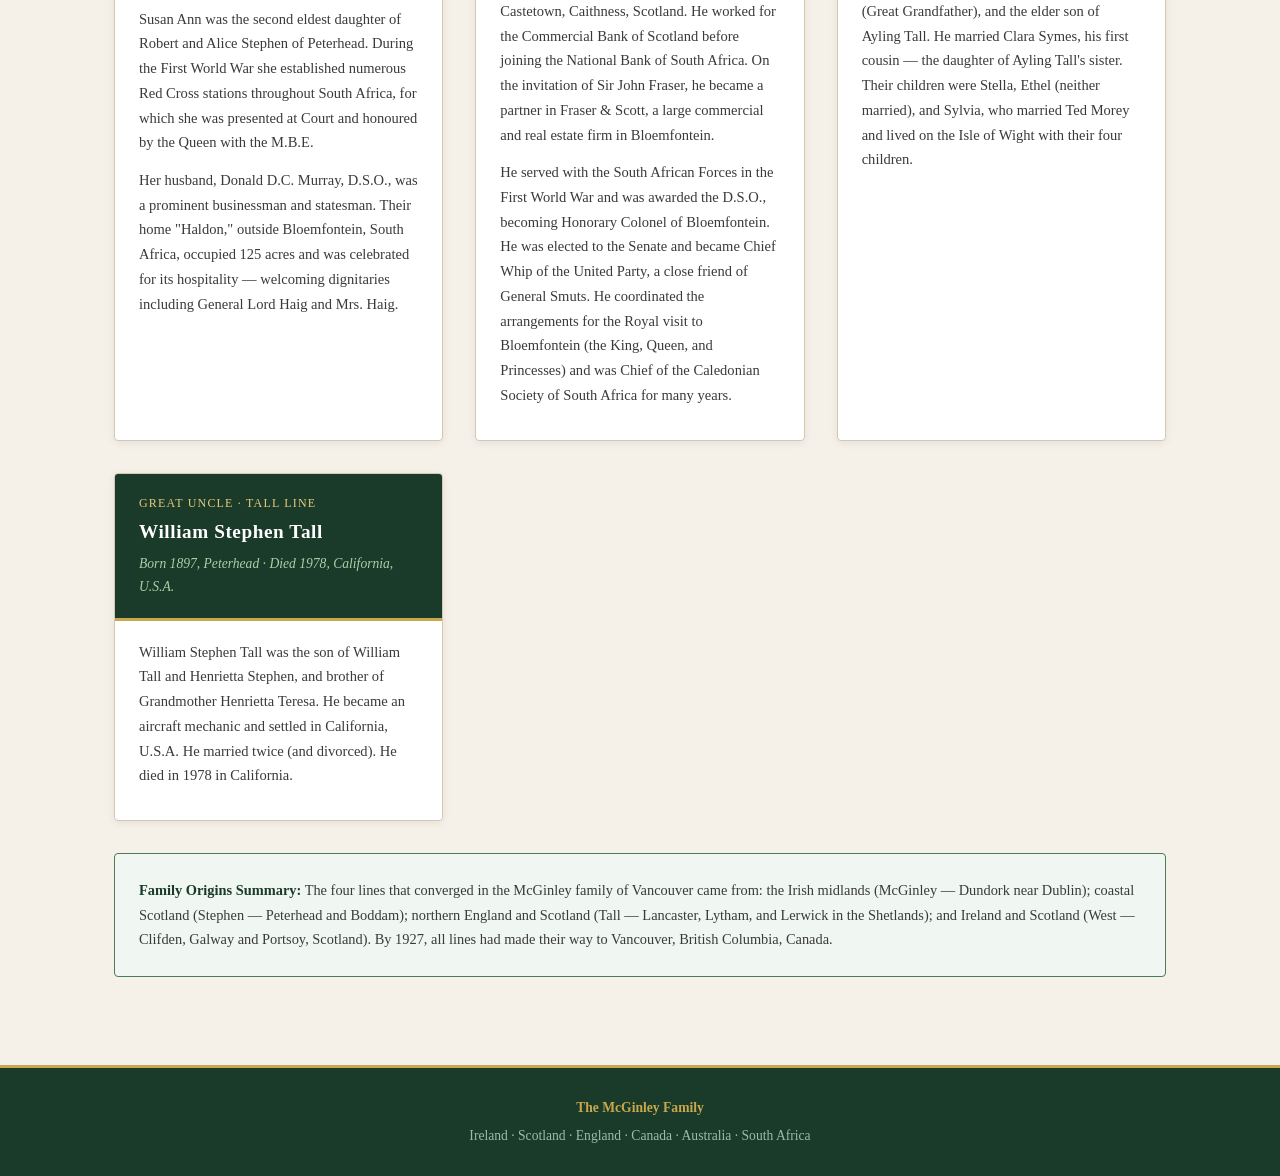
==== commit b96dce61: "removed deploy menu item" ====
--- a/ancestors.html
+++ b/ancestors.html
@@ -1,5 +1,6 @@
 <!DOCTYPE html>
 <html lang="en">
+
 <head>
   <meta charset="UTF-8">
   <meta name="viewport" content="width=device-width, initial-scale=1.0">
@@ -13,8 +14,9 @@
       border-radius: 4px;
       padding: 1.8rem 2rem;
       margin-bottom: 2.5rem;
-      box-shadow: 0 2px 8px rgba(0,0,0,0.06);
-    }
+      box-shadow: 0 2px 8px rgba(0, 0, 0, 0.06);
+    }
+
     .full-bio .bio-label {
       font-size: 0.73rem;
       text-transform: uppercase;
@@ -23,12 +25,14 @@
       font-weight: bold;
       margin-bottom: 0.2rem;
     }
+
     .full-bio h2 {
       color: var(--green-dark);
       font-size: 1.55rem;
       letter-spacing: 0.03em;
       margin-bottom: 0.25rem;
     }
+
     .full-bio .bio-dates {
       color: #888;
       font-style: italic;
@@ -37,18 +41,43 @@
       padding-bottom: 0.8rem;
       border-bottom: 1px solid #e0d8c8;
     }
-    .full-bio p { margin-bottom: 0.9rem; color: var(--text-mid); font-size: 0.94rem; line-height: 1.75; }
-    .full-bio p:last-child { margin-bottom: 0; }
+
+    .full-bio p {
+      margin-bottom: 0.9rem;
+      color: var(--text-mid);
+      font-size: 0.94rem;
+      line-height: 1.75;
+    }
+
+    .full-bio p:last-child {
+      margin-bottom: 0;
+    }
+
     .facts-row {
-      display: flex; flex-wrap: wrap; gap: 1.5rem;
+      display: flex;
+      flex-wrap: wrap;
+      gap: 1.5rem;
       margin: 1rem 0;
       padding: 0.8rem 0;
       border-top: 1px solid #e0d8c8;
       border-bottom: 1px solid #e0d8c8;
     }
-    .fact { font-size: 0.86rem; }
-    .fact .fact-label { color: var(--green-mid); font-weight: bold; font-size: 0.78rem; text-transform: uppercase; letter-spacing: 0.08em; }
-    .fact .fact-val { color: var(--text-dark); }
+
+    .fact {
+      font-size: 0.86rem;
+    }
+
+    .fact .fact-label {
+      color: var(--green-mid);
+      font-weight: bold;
+      font-size: 0.78rem;
+      text-transform: uppercase;
+      letter-spacing: 0.08em;
+    }
+
+    .fact .fact-val {
+      color: var(--text-dark);
+    }
 
     .line-intro {
       background: var(--green-dark);
@@ -58,10 +87,26 @@
       margin-bottom: 2rem;
       border-left: 5px solid var(--gold);
     }
-    .line-intro h3 { color: var(--gold-light); margin-bottom: 0.3rem; }
-    .line-intro p { font-size: 0.9rem; color: #c0d8c0; font-style: italic; }
-
-    .tab-bar { display: flex; gap: 0; border-bottom: 2px solid var(--gold); margin-bottom: 2rem; flex-wrap: wrap; }
+
+    .line-intro h3 {
+      color: var(--gold-light);
+      margin-bottom: 0.3rem;
+    }
+
+    .line-intro p {
+      font-size: 0.9rem;
+      color: #c0d8c0;
+      font-style: italic;
+    }
+
+    .tab-bar {
+      display: flex;
+      gap: 0;
+      border-bottom: 2px solid var(--gold);
+      margin-bottom: 2rem;
+      flex-wrap: wrap;
+    }
+
     .tab-bar a {
       padding: 0.65rem 1.2rem;
       text-decoration: none;
@@ -71,301 +116,513 @@
       margin-bottom: -2px;
       transition: color 0.2s, border-color 0.2s;
     }
-    .tab-bar a:hover { color: var(--green-dark); border-color: var(--green-mid); }
-    .tab-bar a.active { color: var(--green-dark); border-color: var(--gold); font-weight: bold; }
-
-    .section-anchor { scroll-margin-top: 70px; }
+
+    .tab-bar a:hover {
+      color: var(--green-dark);
+      border-color: var(--green-mid);
+    }
+
+    .tab-bar a.active {
+      color: var(--green-dark);
+      border-color: var(--gold);
+      font-weight: bold;
+    }
+
+    .section-anchor {
+      scroll-margin-top: 70px;
+    }
   </style>
 </head>
+
 <body>
 
-<nav>
-  <div class="nav-inner">
-    <a class="brand" href="index.html">⚜ McGinley Family</a>
-    <ul>
-      <li><a href="index.html">Home</a></li>
-      <li><a href="family-tree.html">Family Tree</a></li>
-      <li><a href="ancestors.html" class="active">Ancestors</a></li>
-      <li><a href="deploy.html">Publish Site</a></li>
-    </ul>
+  <nav>
+    <div class="nav-inner">
+      <a class="brand" href="index.html">⚜ McGinley Family</a>
+      <ul>
+        <li><a href="index.html">Home</a></li>
+        <li><a href="family-tree.html">Family Tree</a></li>
+        <li><a href="ancestors.html" class="active">Ancestors</a></li>
+      </ul>
+    </div>
+  </nav>
+
+  <div class="hero" style="padding:2rem 1.5rem;">
+    <h1 style="font-size:2rem;">Ancestor Biographies</h1>
+    <p class="subtitle">The remarkable people behind the McGinley family</p>
   </div>
-</nav>
-
-<div class="hero" style="padding:2rem 1.5rem;">
-  <h1 style="font-size:2rem;">Ancestor Biographies</h1>
-  <p class="subtitle">The remarkable people behind the McGinley family</p>
-</div>
-
-<div class="container">
-
-  <div class="tab-bar">
-    <a href="#mcginley-line" class="active">🍀 McGinley</a>
-    <a href="#stephen-line">⚓ Stephen</a>
-    <a href="#tall-line">⛵ Tall</a>
-    <a href="#west-line">⚔️ West</a>
-    <a href="#connected">🌍 Connected Relatives</a>
+
+  <div class="container">
+
+    <div class="tab-bar">
+      <a href="#mcginley-line" class="active">🍀 McGinley</a>
+      <a href="#stephen-line">⚓ Stephen</a>
+      <a href="#tall-line">⛵ Tall</a>
+      <a href="#west-line">⚔️ West</a>
+      <a href="#connected">🌍 Connected Relatives</a>
+    </div>
+
+    <!-- ═══ McGINLEY LINE ═══ -->
+    <div id="mcginley-line" class="section-anchor">
+      <div class="line-intro">
+        <h3>🍀 The McGinley Line — Ireland to England to Canada</h3>
+        <p>The McGinley family traces from Dundork, near Dublin, Ireland, through Lancashire, England, and on to
+          Vancouver, Canada by the 1920s.</p>
+      </div>
+
+      <div class="full-bio">
+        <div class="bio-label">Great Great Grandfather</div>
+        <h2>Maurice McGinley</h2>
+        <div class="bio-dates">Born: Dundork, near Dublin, Ireland</div>
+        <div class="facts-row">
+          <div class="fact">
+            <div class="fact-label">Origin</div>
+            <div class="fact-val">Dundork, near Dublin, Ireland</div>
+          </div>
+          <div class="fact">
+            <div class="fact-label">Settled</div>
+            <div class="fact-val">Lancashire, England</div>
+          </div>
+          <div class="fact">
+            <div class="fact-label">Children</div>
+            <div class="fact-val">Vincent, Mary Agnes, Francis, Margaret &amp; Winifred</div>
+          </div>
+        </div>
+        <p>Maurice McGinley was born at Dundork, near Dublin, Ireland, and at some point moved his family to Lancashire,
+          England — part of the large Irish migration to the industrial north of England during the 19th century. He is
+          the earliest known ancestor of the Canadian McGinley line.</p>
+      </div>
+
+      <div class="full-bio">
+        <div class="bio-label">Great Grandfather</div>
+        <h2>Francis McGinley</h2>
+        <div class="bio-dates">Married: 4 September 1901 · Widnes, Lancashire, England</div>
+        <div class="facts-row">
+          <div class="fact">
+            <div class="fact-label">Marriage</div>
+            <div class="fact-val">4 Sept 1901, St. Marie's R.C. Church, Widnes</div>
+          </div>
+          <div class="fact">
+            <div class="fact-label">Spouse</div>
+            <div class="fact-val">Mary Agnes Wynne (known as "Marian")</div>
+          </div>
+          <div class="fact">
+            <div class="fact-label">Children</div>
+            <div class="fact-val">7 children, including Maurice (the Grandfather)</div>
+          </div>
+          <div class="fact">
+            <div class="fact-label">Officiant</div>
+            <div class="fact-val">Father O'Brien</div>
+          </div>
+        </div>
+        <p>Francis McGinley, son of Maurice McGinley, married Mary Agnes Wynne — known in the family as "Marian" — on
+          4th September 1901 at St. Marie's Roman Catholic Church in Widnes, Lancashire. The ceremony was performed by
+          Father O'Brien. Together they had seven children, of whom baby Maurice appears in the family photographs.</p>
+      </div>
+
+      <div class="full-bio">
+        <div class="bio-label">Grandfather</div>
+        <h2>Maurice McGinley</h2>
+        <div class="bio-dates">Born: 30 November 1902, Widnes, Lancashire, England · Died: 1997</div>
+        <div class="facts-row">
+          <div class="fact">
+            <div class="fact-label">Born</div>
+            <div class="fact-val">30 Nov 1902, Widnes, Lancashire</div>
+          </div>
+          <div class="fact">
+            <div class="fact-label">Occupation</div>
+            <div class="fact-val">Accountant</div>
+          </div>
+          <div class="fact">
+            <div class="fact-label">Marriage</div>
+            <div class="fact-val">16 Aug 1927, Our Lady of Perpetual Help, Vancouver</div>
+          </div>
+          <div class="fact">
+            <div class="fact-label">Spouse</div>
+            <div class="fact-val">Henrietta Teresa Tall</div>
+          </div>
+          <div class="fact">
+            <div class="fact-label">Children</div>
+            <div class="fact-val">Francis George (b.1929), Maurice Gerrard (b.1931)</div>
+          </div>
+        </div>
+        <p>Maurice McGinley was born on 30th November 1902 in Widnes, Lancashire, England — the same parish where his
+          parents had married just the year before. He worked as an accountant and eventually settled in Vancouver,
+          British Columbia, Canada.</p>
+        <p>On 16th August 1927, he married Henrietta Teresa Tall at Our Lady of Perpetual Help parish in Vancouver.
+          Their union brought together the McGinley line from Ireland and England with the Tall–Stephen line from
+          Scotland. They had two sons: Francis George (born 25 April 1929) and Maurice Gerrard, known as Gerry (born 19
+          September 1931).</p>
+      </div>
+
+      <div class="full-bio">
+        <div class="bio-label">Grandmother</div>
+        <h2>Henrietta Teresa McGinley <span style="font-weight:normal;font-size:1rem;color:#888;">née Tall</span></h2>
+        <div class="bio-dates">Born: 29 April 1900, Lerwick, Shetland Islands, Scotland · Died: 1990, Vancouver, B.C.
+        </div>
+        <div class="facts-row">
+          <div class="fact">
+            <div class="fact-label">Born</div>
+            <div class="fact-val">29 Apr 1900, Lerwick, Shetland Islands</div>
+          </div>
+          <div class="fact">
+            <div class="fact-label">Parents</div>
+            <div class="fact-val">William Tall &amp; Henrietta (Ettie) Stephen</div>
+          </div>
+          <div class="fact">
+            <div class="fact-label">Marriage</div>
+            <div class="fact-val">16 Aug 1927, Vancouver, B.C.</div>
+          </div>
+          <div class="fact">
+            <div class="fact-label">Died</div>
+            <div class="fact-val">1990, Vancouver, B.C.</div>
+          </div>
+        </div>
+        <p>Henrietta Teresa Tall was born on 29 April 1900 in Lerwick, the capital of the Shetland Islands, Scotland.
+          Her father William Tall was a Royal Navy sailor from Lancaster, England; her mother was Henrietta (Ettie)
+          Stephen, daughter of the prominent Peterhead shipbuilding family. The family eventually settled in Vancouver.
+        </p>
+        <p>She married Maurice McGinley on 16 August 1927 and together they raised two sons in Vancouver. She lived to
+          1990, reaching the age of 90.</p>
+      </div>
+    </div>
+
+    <!-- ═══ STEPHEN LINE ═══ -->
+    <div id="stephen-line" class="section-anchor" style="margin-top:2rem;">
+      <div class="line-intro">
+        <h3>⚓ The Stephen Line — Peterhead, Scotland</h3>
+        <p>The Stephens were shipbuilders, fish curers, and seafarers of Peterhead. Their ancestry reaches back to the
+          Napoleonic Wars.</p>
+      </div>
+
+      <div class="full-bio">
+        <div class="bio-label">Great Great Great Grandfather</div>
+        <h2>George Stephen</h2>
+        <div class="bio-dates">Trafalgar Veteran, 1805</div>
+        <div class="facts-row">
+          <div class="fact">
+            <div class="fact-label">Notable</div>
+            <div class="fact-val">Battle of Trafalgar, 21 Oct 1805</div>
+          </div>
+          <div class="fact">
+            <div class="fact-label">Served with</div>
+            <div class="fact-val">Lord Nelson, Royal Navy</div>
+          </div>
+        </div>
+        <p>George Stephen served in the Royal Navy and was present at the Battle of Trafalgar on 21 October 1805 — one
+          of history's most decisive naval engagements, in which Admiral Lord Nelson defeated the combined French and
+          Spanish fleets, though Nelson himself was killed. Like Nelson, George Stephen lost an eye in the battle.</p>
+        <p>He never tired of recounting the qualities of his hero, and family heirlooms from his life — including a
+          mahogany table and a waistcoat of brocade satin — were still in the possession of a relative at the time these
+          records were compiled.</p>
+      </div>
+
+      <div class="full-bio">
+        <div class="bio-label">Great Great Grandparents</div>
+        <h2>James Stephen &amp; Ann Cordiner</h2>
+        <div class="bio-dates">Married: 16 February 1828, Scotland</div>
+        <div class="facts-row">
+          <div class="fact">
+            <div class="fact-label">James</div>
+            <div class="fact-val">Born 15 May 1805, died 1887</div>
+          </div>
+          <div class="fact">
+            <div class="fact-label">Ann</div>
+            <div class="fact-val">Born 22 Nov 1806, died 1891</div>
+          </div>
+          <div class="fact">
+            <div class="fact-label">Home</div>
+            <div class="fact-val">Harbour Street, Peterhead (self-owned)</div>
+          </div>
+          <div class="fact">
+            <div class="fact-label">Occupation</div>
+            <div class="fact-val">Shipbuilding &amp; Fish Curing</div>
+          </div>
+        </div>
+        <p>James Stephen and Ann Cordiner married on 16 February 1828 and had six children, all of whom lived in houses
+          alongside each other in Harbour Street, Peterhead. All pursued the family trades of shipbuilding and fish
+          curing. Their children were:</p>
+        <p><strong>George</strong> (28 May 1829–1903) · <strong>Ann</strong> (2 Sept 1831–1919) · <strong>James</strong>
+          (4 Feb 1834–1925) · <strong>Alexander</strong> (13 Aug 1836–1913) · <strong>Robert</strong> (2 Aug 1841–1928)
+          · <strong>Andrew</strong> (17 Aug 1850–1934)</p>
+      </div>
+
+      <div class="full-bio">
+        <div class="bio-label">Great Grandparents</div>
+        <h2>Robert Stephen &amp; Alicia (Alice) Margaret West</h2>
+        <div class="bio-dates">Married: 6 April 1868, Muchalls, Cookney Parish, Scotland</div>
+        <div class="facts-row">
+          <div class="fact">
+            <div class="fact-label">Robert born</div>
+            <div class="fact-val">2 Aug 1841, Boddam, Scotland</div>
+          </div>
+          <div class="fact">
+            <div class="fact-label">Robert died</div>
+            <div class="fact-val">3 Jan 1928</div>
+          </div>
+          <div class="fact">
+            <div class="fact-label">Alice born</div>
+            <div class="fact-val">28 Aug 1846, Portsoy, Scotland</div>
+          </div>
+          <div class="fact">
+            <div class="fact-label">Alice died</div>
+            <div class="fact-val">1917, Vancouver, B.C.</div>
+          </div>
+          <div class="fact">
+            <div class="fact-label">Children</div>
+            <div class="fact-val">12 children</div>
+          </div>
+        </div>
+        <p>Robert Stephen was born in Boddam, Scotland, near Peterhead, the son of James Stephen and Ann Cordiner. He
+          married Alicia Margaret West — known as Alice — in the parish of Cookney, Muchalls, on 6 April 1868. Together
+          they had twelve children.</p>
+        <p>In 1902, Robert emigrated to the Northwest Territories of Canada, becoming a true pioneer. He built the Bar S
+          Ranch, worked as a boat builder, cabinet-maker, and ferry-man, and was noted as a fish curer and inventor.
+          Alice died in 1917 in Vancouver. Robert lived until 1928, dying at age 86.</p>
+        <p>Their children included: Alice, Susan Ann (Mrs. D.D.C. Murray, M.B.E.), Henrietta (who married William Tall),
+          James Garden, William Andrew (died in infancy), Agnes Jane, Thomas Hutchinson, George Craib, Elsie Gordon,
+          Sarah Elizabeth, and John Clark.</p>
+      </div>
+    </div>
+
+    <!-- ═══ TALL LINE ═══ -->
+    <div id="tall-line" class="section-anchor" style="margin-top:2rem;">
+      <div class="line-intro">
+        <h3>⛵ The Tall Line — Lancaster, England &amp; Shetland Islands</h3>
+        <p>The Tall family came from Lancashire, England, and connected to the Stephens through the marriage of William
+          Tall to Henrietta Stephen in 1895.</p>
+      </div>
+
+      <div class="full-bio">
+        <div class="bio-label">Great Great Grandfather</div>
+        <h2>Ayling Tall</h2>
+        <div class="bio-dates">England</div>
+        <div class="facts-row">
+          <div class="fact">
+            <div class="fact-label">Spouse</div>
+            <div class="fact-val">Louisa Gibbeson, daughter of Gunner Warrant Officer Gibbeson of Plymouth</div>
+          </div>
+          <div class="fact">
+            <div class="fact-label">Sons</div>
+            <div class="fact-val">John Tall, William Tall</div>
+          </div>
+          <div class="fact">
+            <div class="fact-label">Daughters</div>
+            <div class="fact-val">Elizabeth, Ellen, Louisa</div>
+          </div>
+        </div>
+        <p>Ayling Tall married Louisa Gibbeson, the daughter of Gunner Warrant Officer Gibbeson of Plymouth, England.
+          His elder son John Tall married Clara Symes — his first cousin, being the daughter of Ayling's sister. His
+          younger son William married Henrietta Stephen of Peterhead, Scotland, connecting the Tall family to the
+          prominent Scottish shipbuilding family.</p>
+      </div>
+
+      <div class="full-bio">
+        <div class="bio-label">Great Grandfather</div>
+        <h2>William Tall</h2>
+        <div class="bio-dates">Born: 19 February 1866, Lytham, Lancaster, England · Died: 1939, Vancouver, B.C.</div>
+        <div class="facts-row">
+          <div class="fact">
+            <div class="fact-label">Born</div>
+            <div class="fact-val">19 Feb 1866, Lytham, Lancaster, England</div>
+          </div>
+          <div class="fact">
+            <div class="fact-label">Occupation</div>
+            <div class="fact-val">Sailor, Royal Navy; Yeoman of Signals</div>
+          </div>
+          <div class="fact">
+            <div class="fact-label">Married</div>
+            <div class="fact-val">17 Oct 1895, Peterhead, Scotland</div>
+          </div>
+          <div class="fact">
+            <div class="fact-label">Spouse</div>
+            <div class="fact-val">Henrietta (Ettie) Stephen</div>
+          </div>
+          <div class="fact">
+            <div class="fact-label">Died</div>
+            <div class="fact-val">1939, Vancouver, B.C.</div>
+          </div>
+        </div>
+        <p>William Tall was born on 19 February 1866 in the parish of Lytham, Lancaster, England. He served in the Royal
+          Navy, attaining the rank of Yeoman of Signals. In 1895, he married Henrietta (Ettie) Stephen in Peterhead,
+          Scotland — daughter of Robert and Alice Stephen.</p>
+        <p>Their children were: Alice Louise (b.1896, Peterhead — died young in Saskatchewan), William Stephen (b.1897,
+          Peterhead — became an aircraft mechanic in California), Henrietta Teresa (b.1900, Lerwick — who became
+          Grandmother McGinley), Lydia (b.1902–03, died in infancy in Scotland), and John Ayling Tall (b.1905, Maymont,
+          Saskatchewan).</p>
+      </div>
+    </div>
+
+    <!-- ═══ WEST LINE ═══ -->
+    <div id="west-line" class="section-anchor" style="margin-top:2rem;">
+      <div class="line-intro">
+        <h3>⚔️ The West Line — Ireland, Scotland &amp; the Royal Navy</h3>
+        <p>The West family, through Alice West who married Robert Stephen in 1868, traces back to a distinguished naval
+          lineage including Vice Admiral Temple West, commemorated in Westminster Abbey.</p>
+      </div>
+
+      <div class="full-bio">
+        <div class="bio-label">Distant Ancestor</div>
+        <h2>Vice Admiral Temple West</h2>
+        <div class="bio-dates">Died: 1757, age 43 · Commemorated in Westminster Abbey, North Aisle</div>
+        <div class="facts-row">
+          <div class="fact">
+            <div class="fact-label">Entered Navy</div>
+            <div class="fact-val">September 1727, aboard HMS Revenge</div>
+          </div>
+          <div class="fact">
+            <div class="fact-label">Father</div>
+            <div class="fact-val">Richard West, D.D., prebendary of Winchester</div>
+          </div>
+          <div class="fact">
+            <div class="fact-label">Spouse</div>
+            <div class="fact-val">Daughter of Admiral Sir John Balchen</div>
+          </div>
+          <div class="fact">
+            <div class="fact-label">Notable</div>
+            <div class="fact-val">Battle of the Second Cape Finisterre, May 1747; Battle of Minorca, May 1756</div>
+          </div>
+        </div>
+        <p>Temple West entered the Royal Navy in September 1727 as a volunteer aboard HMS Revenge, the beginning of a
+          distinguished career that would take him to the rank of Vice Admiral of the White. He was the son of Richard
+          West, D.D., prebendary of Winchester, by his wife Maria, eldest daughter of Sir Richard Remple (1634–1697).
+        </p>
+        <p>He married the daughter of Admiral Sir John Balchen. In the signal victory over the French fleet on 3 May
+          1747 (the Second Battle of Cape Finisterre), he was Captain of the ship carrying Sir Peter Warren, and
+          distinguished himself brilliantly. At the Battle of Minorca on 20 May 1756, as Rear Admiral commanding the
+          second division, his courage was admired by the whole British squadron.</p>
+        <p>On 17 November 1757, he was appointed one of the Lord's Commissioners of the Admiralty. He died the same
+          year, at the age of 43. His monument in the North Aisle of Westminster Abbey was erected by his widow — the
+          daughter of the brave Admiral Balchen — to preserve to posterity his fame and example. His brother was Gilbert
+          West, the author (1703–1756). Jane West, the authoress, was also a relative.</p>
+      </div>
+
+      <div class="full-bio">
+        <div class="bio-label">Great Great Grandmother</div>
+        <h2>Susan Brown West</h2>
+        <div class="bio-dates">Clifden, Co. Galway, Ireland</div>
+        <div class="facts-row">
+          <div class="fact">
+            <div class="fact-label">Home</div>
+            <div class="fact-val">Clifden, Co. Galway, Ireland</div>
+          </div>
+          <div class="fact">
+            <div class="fact-label">Family</div>
+            <div class="fact-val">The Browns — titled people</div>
+          </div>
+          <div class="fact">
+            <div class="fact-label">Married</div>
+            <div class="fact-val">Garden West of Kingtown, near Dublin</div>
+          </div>
+        </div>
+        <p>Susan Brown came from Clifden, Co. Galway, Ireland — her family were titled people who opposed her marriage
+          to Garden West of Kingtown (now Dún Laoghaire), near Dublin, as he was considered not of their station. It was
+          her brother who introduced the couple, having become great friends with Garden through their shared love of
+          violin music while serving in the Navy together.</p>
+        <p>Susan's parents did not attend the wedding, and she never returned home — though her mother did send her
+          personal maid to be with Susan. Lady Alice Fisher of Terrehaute attended the wedding and corresponded with
+          Susan Ann Stephen (Mrs. D.D.C. Murray) about the occasion.</p>
+        <p>Their daughter Alicia (Alice) Margaret West was born in 1846 in Portsoy, Scotland, and went on to marry
+          Robert Stephen in 1868. An Admiral of Napoleon's era from the Brown family served in the West Indies.</p>
+      </div>
+    </div>
+
+    <!-- ═══ CONNECTED RELATIVES ═══ -->
+    <div id="connected" class="section-anchor" style="margin-top:2rem;">
+      <div class="line-intro">
+        <h3>🌍 Connected Relatives</h3>
+        <p>Notable relatives connected to the family through the Stephen and West lines.</p>
+      </div>
+
+      <div class="bio-grid">
+        <div class="bio-card">
+          <div class="bio-header">
+            <div class="relation">Great Aunt · Stephen Line</div>
+            <h3>Susan Ann Stephen (Mrs. D.D.C. Murray, M.B.E.)</h3>
+            <div class="bio-dates">Born 1872 · Died 1960, South Africa</div>
+          </div>
+          <div class="bio-body">
+            <p>Susan Ann was the second eldest daughter of Robert and Alice Stephen of Peterhead. During the First World
+              War she established numerous Red Cross stations throughout South Africa, for which she was presented at
+              Court and honoured by the Queen with the M.B.E.</p>
+            <p>Her husband, Donald D.C. Murray, D.S.O., was a prominent businessman and statesman. Their home "Haldon,"
+              outside Bloemfontein, South Africa, occupied 125 acres and was celebrated for its hospitality — welcoming
+              dignitaries including General Lord Haig and Mrs. Haig.</p>
+          </div>
+        </div>
+
+        <div class="bio-card">
+          <div class="bio-header">
+            <div class="relation">Connected Relative · Murray</div>
+            <h3>D.D.C. Murray, D.S.O.</h3>
+            <div class="bio-dates">Bloemfontein, South Africa</div>
+          </div>
+          <div class="bio-body">
+            <p>Donald D.C. Murray was born and educated at Castetown, Caithness, Scotland. He worked for the Commercial
+              Bank of Scotland before joining the National Bank of South Africa. On the invitation of Sir John Fraser,
+              he became a partner in Fraser &amp; Scott, a large commercial and real estate firm in Bloemfontein.</p>
+            <p>He served with the South African Forces in the First World War and was awarded the D.S.O., becoming
+              Honorary Colonel of Bloemfontein. He was elected to the Senate and became Chief Whip of the United Party,
+              a close friend of General Smuts. He coordinated the arrangements for the Royal visit to Bloemfontein (the
+              King, Queen, and Princesses) and was Chief of the Caledonian Society of South Africa for many years.</p>
+          </div>
+        </div>
+
+        <div class="bio-card">
+          <div class="bio-header">
+            <div class="relation">Great Uncle · Tall Line</div>
+            <h3>John Tall</h3>
+            <div class="bio-dates">England</div>
+          </div>
+          <div class="bio-body">
+            <p>John Tall was the only brother of William Tall (Great Grandfather), and the elder son of Ayling Tall. He
+              married Clara Symes, his first cousin — the daughter of Ayling Tall's sister. Their children were Stella,
+              Ethel (neither married), and Sylvia, who married Ted Morey and lived on the Isle of Wight with their four
+              children.</p>
+          </div>
+        </div>
+
+        <div class="bio-card">
+          <div class="bio-header">
+            <div class="relation">Great Uncle · Tall Line</div>
+            <h3>William Stephen Tall</h3>
+            <div class="bio-dates">Born 1897, Peterhead · Died 1978, California, U.S.A.</div>
+          </div>
+          <div class="bio-body">
+            <p>William Stephen Tall was the son of William Tall and Henrietta Stephen, and brother of Grandmother
+              Henrietta Teresa. He became an aircraft mechanic and settled in California, U.S.A. He married twice (and
+              divorced). He died in 1978 in California.</p>
+          </div>
+        </div>
+      </div>
+
+    </div>
+
+    <div id="origins" class="section-anchor"
+      style="margin-top:2rem; padding:1.5rem; background:#f0f7f2; border:1px solid var(--green-light); border-radius:4px; font-size:0.9rem; color:var(--text-mid);">
+      <strong style="color:var(--green-dark);">Family Origins Summary:</strong> The four lines that converged in the
+      McGinley family of Vancouver came from: the Irish midlands (McGinley — Dundork near Dublin); coastal Scotland
+      (Stephen — Peterhead and Boddam); northern England and Scotland (Tall — Lancaster, Lytham, and Lerwick in the
+      Shetlands); and Ireland and Scotland (West — Clifden, Galway and Portsoy, Scotland). By 1927, all lines had made
+      their way to Vancouver, British Columbia, Canada.
+    </div>
+
   </div>
 
-  <!-- ═══ McGINLEY LINE ═══ -->
-  <div id="mcginley-line" class="section-anchor">
-    <div class="line-intro">
-      <h3>🍀 The McGinley Line — Ireland to England to Canada</h3>
-      <p>The McGinley family traces from Dundork, near Dublin, Ireland, through Lancashire, England, and on to Vancouver, Canada by the 1920s.</p>
-    </div>
-
-    <div class="full-bio">
-      <div class="bio-label">Great Great Grandfather</div>
-      <h2>Maurice McGinley</h2>
-      <div class="bio-dates">Born: Dundork, near Dublin, Ireland</div>
-      <div class="facts-row">
-        <div class="fact"><div class="fact-label">Origin</div><div class="fact-val">Dundork, near Dublin, Ireland</div></div>
-        <div class="fact"><div class="fact-label">Settled</div><div class="fact-val">Lancashire, England</div></div>
-        <div class="fact"><div class="fact-label">Children</div><div class="fact-val">Vincent, Mary Agnes, Francis, Margaret &amp; Winifred</div></div>
-      </div>
-      <p>Maurice McGinley was born at Dundork, near Dublin, Ireland, and at some point moved his family to Lancashire, England — part of the large Irish migration to the industrial north of England during the 19th century. He is the earliest known ancestor of the Canadian McGinley line.</p>
-    </div>
-
-    <div class="full-bio">
-      <div class="bio-label">Great Grandfather</div>
-      <h2>Francis McGinley</h2>
-      <div class="bio-dates">Married: 4 September 1901 · Widnes, Lancashire, England</div>
-      <div class="facts-row">
-        <div class="fact"><div class="fact-label">Marriage</div><div class="fact-val">4 Sept 1901, St. Marie's R.C. Church, Widnes</div></div>
-        <div class="fact"><div class="fact-label">Spouse</div><div class="fact-val">Mary Agnes Wynne (known as "Marian")</div></div>
-        <div class="fact"><div class="fact-label">Children</div><div class="fact-val">7 children, including Maurice (the Grandfather)</div></div>
-        <div class="fact"><div class="fact-label">Officiant</div><div class="fact-val">Father O'Brien</div></div>
-      </div>
-      <p>Francis McGinley, son of Maurice McGinley, married Mary Agnes Wynne — known in the family as "Marian" — on 4th September 1901 at St. Marie's Roman Catholic Church in Widnes, Lancashire. The ceremony was performed by Father O'Brien. Together they had seven children, of whom baby Maurice appears in the family photographs.</p>
-    </div>
-
-    <div class="full-bio">
-      <div class="bio-label">Grandfather</div>
-      <h2>Maurice McGinley</h2>
-      <div class="bio-dates">Born: 30 November 1902, Widnes, Lancashire, England · Died: 1997</div>
-      <div class="facts-row">
-        <div class="fact"><div class="fact-label">Born</div><div class="fact-val">30 Nov 1902, Widnes, Lancashire</div></div>
-        <div class="fact"><div class="fact-label">Occupation</div><div class="fact-val">Accountant</div></div>
-        <div class="fact"><div class="fact-label">Marriage</div><div class="fact-val">16 Aug 1927, Our Lady of Perpetual Help, Vancouver</div></div>
-        <div class="fact"><div class="fact-label">Spouse</div><div class="fact-val">Henrietta Teresa Tall</div></div>
-        <div class="fact"><div class="fact-label">Children</div><div class="fact-val">Francis George (b.1929), Maurice Gerrard (b.1931)</div></div>
-      </div>
-      <p>Maurice McGinley was born on 30th November 1902 in Widnes, Lancashire, England — the same parish where his parents had married just the year before. He worked as an accountant and eventually settled in Vancouver, British Columbia, Canada.</p>
-      <p>On 16th August 1927, he married Henrietta Teresa Tall at Our Lady of Perpetual Help parish in Vancouver. Their union brought together the McGinley line from Ireland and England with the Tall–Stephen line from Scotland. They had two sons: Francis George (born 25 April 1929) and Maurice Gerrard, known as Gerry (born 19 September 1931).</p>
-    </div>
-
-    <div class="full-bio">
-      <div class="bio-label">Grandmother</div>
-      <h2>Henrietta Teresa McGinley <span style="font-weight:normal;font-size:1rem;color:#888;">née Tall</span></h2>
-      <div class="bio-dates">Born: 29 April 1900, Lerwick, Shetland Islands, Scotland · Died: 1990, Vancouver, B.C.</div>
-      <div class="facts-row">
-        <div class="fact"><div class="fact-label">Born</div><div class="fact-val">29 Apr 1900, Lerwick, Shetland Islands</div></div>
-        <div class="fact"><div class="fact-label">Parents</div><div class="fact-val">William Tall &amp; Henrietta (Ettie) Stephen</div></div>
-        <div class="fact"><div class="fact-label">Marriage</div><div class="fact-val">16 Aug 1927, Vancouver, B.C.</div></div>
-        <div class="fact"><div class="fact-label">Died</div><div class="fact-val">1990, Vancouver, B.C.</div></div>
-      </div>
-      <p>Henrietta Teresa Tall was born on 29 April 1900 in Lerwick, the capital of the Shetland Islands, Scotland. Her father William Tall was a Royal Navy sailor from Lancaster, England; her mother was Henrietta (Ettie) Stephen, daughter of the prominent Peterhead shipbuilding family. The family eventually settled in Vancouver.</p>
-      <p>She married Maurice McGinley on 16 August 1927 and together they raised two sons in Vancouver. She lived to 1990, reaching the age of 90.</p>
-    </div>
-  </div>
-
-  <!-- ═══ STEPHEN LINE ═══ -->
-  <div id="stephen-line" class="section-anchor" style="margin-top:2rem;">
-    <div class="line-intro">
-      <h3>⚓ The Stephen Line — Peterhead, Scotland</h3>
-      <p>The Stephens were shipbuilders, fish curers, and seafarers of Peterhead. Their ancestry reaches back to the Napoleonic Wars.</p>
-    </div>
-
-    <div class="full-bio">
-      <div class="bio-label">Great Great Great Grandfather</div>
-      <h2>George Stephen</h2>
-      <div class="bio-dates">Trafalgar Veteran, 1805</div>
-      <div class="facts-row">
-        <div class="fact"><div class="fact-label">Notable</div><div class="fact-val">Battle of Trafalgar, 21 Oct 1805</div></div>
-        <div class="fact"><div class="fact-label">Served with</div><div class="fact-val">Lord Nelson, Royal Navy</div></div>
-      </div>
-      <p>George Stephen served in the Royal Navy and was present at the Battle of Trafalgar on 21 October 1805 — one of history's most decisive naval engagements, in which Admiral Lord Nelson defeated the combined French and Spanish fleets, though Nelson himself was killed. Like Nelson, George Stephen lost an eye in the battle.</p>
-      <p>He never tired of recounting the qualities of his hero, and family heirlooms from his life — including a mahogany table and a waistcoat of brocade satin — were still in the possession of a relative at the time these records were compiled.</p>
-    </div>
-
-    <div class="full-bio">
-      <div class="bio-label">Great Great Grandparents</div>
-      <h2>James Stephen &amp; Ann Cordiner</h2>
-      <div class="bio-dates">Married: 16 February 1828, Scotland</div>
-      <div class="facts-row">
-        <div class="fact"><div class="fact-label">James</div><div class="fact-val">Born 15 May 1805, died 1887</div></div>
-        <div class="fact"><div class="fact-label">Ann</div><div class="fact-val">Born 22 Nov 1806, died 1891</div></div>
-        <div class="fact"><div class="fact-label">Home</div><div class="fact-val">Harbour Street, Peterhead (self-owned)</div></div>
-        <div class="fact"><div class="fact-label">Occupation</div><div class="fact-val">Shipbuilding &amp; Fish Curing</div></div>
-      </div>
-      <p>James Stephen and Ann Cordiner married on 16 February 1828 and had six children, all of whom lived in houses alongside each other in Harbour Street, Peterhead. All pursued the family trades of shipbuilding and fish curing. Their children were:</p>
-      <p><strong>George</strong> (28 May 1829–1903) · <strong>Ann</strong> (2 Sept 1831–1919) · <strong>James</strong> (4 Feb 1834–1925) · <strong>Alexander</strong> (13 Aug 1836–1913) · <strong>Robert</strong> (2 Aug 1841–1928) · <strong>Andrew</strong> (17 Aug 1850–1934)</p>
-    </div>
-
-    <div class="full-bio">
-      <div class="bio-label">Great Grandparents</div>
-      <h2>Robert Stephen &amp; Alicia (Alice) Margaret West</h2>
-      <div class="bio-dates">Married: 6 April 1868, Muchalls, Cookney Parish, Scotland</div>
-      <div class="facts-row">
-        <div class="fact"><div class="fact-label">Robert born</div><div class="fact-val">2 Aug 1841, Boddam, Scotland</div></div>
-        <div class="fact"><div class="fact-label">Robert died</div><div class="fact-val">3 Jan 1928</div></div>
-        <div class="fact"><div class="fact-label">Alice born</div><div class="fact-val">28 Aug 1846, Portsoy, Scotland</div></div>
-        <div class="fact"><div class="fact-label">Alice died</div><div class="fact-val">1917, Vancouver, B.C.</div></div>
-        <div class="fact"><div class="fact-label">Children</div><div class="fact-val">12 children</div></div>
-      </div>
-      <p>Robert Stephen was born in Boddam, Scotland, near Peterhead, the son of James Stephen and Ann Cordiner. He married Alicia Margaret West — known as Alice — in the parish of Cookney, Muchalls, on 6 April 1868. Together they had twelve children.</p>
-      <p>In 1902, Robert emigrated to the Northwest Territories of Canada, becoming a true pioneer. He built the Bar S Ranch, worked as a boat builder, cabinet-maker, and ferry-man, and was noted as a fish curer and inventor. Alice died in 1917 in Vancouver. Robert lived until 1928, dying at age 86.</p>
-      <p>Their children included: Alice, Susan Ann (Mrs. D.D.C. Murray, M.B.E.), Henrietta (who married William Tall), James Garden, William Andrew (died in infancy), Agnes Jane, Thomas Hutchinson, George Craib, Elsie Gordon, Sarah Elizabeth, and John Clark.</p>
-    </div>
-  </div>
-
-  <!-- ═══ TALL LINE ═══ -->
-  <div id="tall-line" class="section-anchor" style="margin-top:2rem;">
-    <div class="line-intro">
-      <h3>⛵ The Tall Line — Lancaster, England &amp; Shetland Islands</h3>
-      <p>The Tall family came from Lancashire, England, and connected to the Stephens through the marriage of William Tall to Henrietta Stephen in 1895.</p>
-    </div>
-
-    <div class="full-bio">
-      <div class="bio-label">Great Great Grandfather</div>
-      <h2>Ayling Tall</h2>
-      <div class="bio-dates">England</div>
-      <div class="facts-row">
-        <div class="fact"><div class="fact-label">Spouse</div><div class="fact-val">Louisa Gibbeson, daughter of Gunner Warrant Officer Gibbeson of Plymouth</div></div>
-        <div class="fact"><div class="fact-label">Sons</div><div class="fact-val">John Tall, William Tall</div></div>
-        <div class="fact"><div class="fact-label">Daughters</div><div class="fact-val">Elizabeth, Ellen, Louisa</div></div>
-      </div>
-      <p>Ayling Tall married Louisa Gibbeson, the daughter of Gunner Warrant Officer Gibbeson of Plymouth, England. His elder son John Tall married Clara Symes — his first cousin, being the daughter of Ayling's sister. His younger son William married Henrietta Stephen of Peterhead, Scotland, connecting the Tall family to the prominent Scottish shipbuilding family.</p>
-    </div>
-
-    <div class="full-bio">
-      <div class="bio-label">Great Grandfather</div>
-      <h2>William Tall</h2>
-      <div class="bio-dates">Born: 19 February 1866, Lytham, Lancaster, England · Died: 1939, Vancouver, B.C.</div>
-      <div class="facts-row">
-        <div class="fact"><div class="fact-label">Born</div><div class="fact-val">19 Feb 1866, Lytham, Lancaster, England</div></div>
-        <div class="fact"><div class="fact-label">Occupation</div><div class="fact-val">Sailor, Royal Navy; Yeoman of Signals</div></div>
-        <div class="fact"><div class="fact-label">Married</div><div class="fact-val">17 Oct 1895, Peterhead, Scotland</div></div>
-        <div class="fact"><div class="fact-label">Spouse</div><div class="fact-val">Henrietta (Ettie) Stephen</div></div>
-        <div class="fact"><div class="fact-label">Died</div><div class="fact-val">1939, Vancouver, B.C.</div></div>
-      </div>
-      <p>William Tall was born on 19 February 1866 in the parish of Lytham, Lancaster, England. He served in the Royal Navy, attaining the rank of Yeoman of Signals. In 1895, he married Henrietta (Ettie) Stephen in Peterhead, Scotland — daughter of Robert and Alice Stephen.</p>
-      <p>Their children were: Alice Louise (b.1896, Peterhead — died young in Saskatchewan), William Stephen (b.1897, Peterhead — became an aircraft mechanic in California), Henrietta Teresa (b.1900, Lerwick — who became Grandmother McGinley), Lydia (b.1902–03, died in infancy in Scotland), and John Ayling Tall (b.1905, Maymont, Saskatchewan).</p>
-    </div>
-  </div>
-
-  <!-- ═══ WEST LINE ═══ -->
-  <div id="west-line" class="section-anchor" style="margin-top:2rem;">
-    <div class="line-intro">
-      <h3>⚔️ The West Line — Ireland, Scotland &amp; the Royal Navy</h3>
-      <p>The West family, through Alice West who married Robert Stephen in 1868, traces back to a distinguished naval lineage including Vice Admiral Temple West, commemorated in Westminster Abbey.</p>
-    </div>
-
-    <div class="full-bio">
-      <div class="bio-label">Distant Ancestor</div>
-      <h2>Vice Admiral Temple West</h2>
-      <div class="bio-dates">Died: 1757, age 43 · Commemorated in Westminster Abbey, North Aisle</div>
-      <div class="facts-row">
-        <div class="fact"><div class="fact-label">Entered Navy</div><div class="fact-val">September 1727, aboard HMS Revenge</div></div>
-        <div class="fact"><div class="fact-label">Father</div><div class="fact-val">Richard West, D.D., prebendary of Winchester</div></div>
-        <div class="fact"><div class="fact-label">Spouse</div><div class="fact-val">Daughter of Admiral Sir John Balchen</div></div>
-        <div class="fact"><div class="fact-label">Notable</div><div class="fact-val">Battle of the Second Cape Finisterre, May 1747; Battle of Minorca, May 1756</div></div>
-      </div>
-      <p>Temple West entered the Royal Navy in September 1727 as a volunteer aboard HMS Revenge, the beginning of a distinguished career that would take him to the rank of Vice Admiral of the White. He was the son of Richard West, D.D., prebendary of Winchester, by his wife Maria, eldest daughter of Sir Richard Remple (1634–1697).</p>
-      <p>He married the daughter of Admiral Sir John Balchen. In the signal victory over the French fleet on 3 May 1747 (the Second Battle of Cape Finisterre), he was Captain of the ship carrying Sir Peter Warren, and distinguished himself brilliantly. At the Battle of Minorca on 20 May 1756, as Rear Admiral commanding the second division, his courage was admired by the whole British squadron.</p>
-      <p>On 17 November 1757, he was appointed one of the Lord's Commissioners of the Admiralty. He died the same year, at the age of 43. His monument in the North Aisle of Westminster Abbey was erected by his widow — the daughter of the brave Admiral Balchen — to preserve to posterity his fame and example. His brother was Gilbert West, the author (1703–1756). Jane West, the authoress, was also a relative.</p>
-    </div>
-
-    <div class="full-bio">
-      <div class="bio-label">Great Great Grandmother</div>
-      <h2>Susan Brown West</h2>
-      <div class="bio-dates">Clifden, Co. Galway, Ireland</div>
-      <div class="facts-row">
-        <div class="fact"><div class="fact-label">Home</div><div class="fact-val">Clifden, Co. Galway, Ireland</div></div>
-        <div class="fact"><div class="fact-label">Family</div><div class="fact-val">The Browns — titled people</div></div>
-        <div class="fact"><div class="fact-label">Married</div><div class="fact-val">Garden West of Kingtown, near Dublin</div></div>
-      </div>
-      <p>Susan Brown came from Clifden, Co. Galway, Ireland — her family were titled people who opposed her marriage to Garden West of Kingtown (now Dún Laoghaire), near Dublin, as he was considered not of their station. It was her brother who introduced the couple, having become great friends with Garden through their shared love of violin music while serving in the Navy together.</p>
-      <p>Susan's parents did not attend the wedding, and she never returned home — though her mother did send her personal maid to be with Susan. Lady Alice Fisher of Terrehaute attended the wedding and corresponded with Susan Ann Stephen (Mrs. D.D.C. Murray) about the occasion.</p>
-      <p>Their daughter Alicia (Alice) Margaret West was born in 1846 in Portsoy, Scotland, and went on to marry Robert Stephen in 1868. An Admiral of Napoleon's era from the Brown family served in the West Indies.</p>
-    </div>
-  </div>
-
-  <!-- ═══ CONNECTED RELATIVES ═══ -->
-  <div id="connected" class="section-anchor" style="margin-top:2rem;">
-    <div class="line-intro">
-      <h3>🌍 Connected Relatives</h3>
-      <p>Notable relatives connected to the family through the Stephen and West lines.</p>
-    </div>
-
-    <div class="bio-grid">
-      <div class="bio-card">
-        <div class="bio-header">
-          <div class="relation">Great Aunt · Stephen Line</div>
-          <h3>Susan Ann Stephen (Mrs. D.D.C. Murray, M.B.E.)</h3>
-          <div class="bio-dates">Born 1872 · Died 1960, South Africa</div>
-        </div>
-        <div class="bio-body">
-          <p>Susan Ann was the second eldest daughter of Robert and Alice Stephen of Peterhead. During the First World War she established numerous Red Cross stations throughout South Africa, for which she was presented at Court and honoured by the Queen with the M.B.E.</p>
-          <p>Her husband, Donald D.C. Murray, D.S.O., was a prominent businessman and statesman. Their home "Haldon," outside Bloemfontein, South Africa, occupied 125 acres and was celebrated for its hospitality — welcoming dignitaries including General Lord Haig and Mrs. Haig.</p>
-        </div>
-      </div>
-
-      <div class="bio-card">
-        <div class="bio-header">
-          <div class="relation">Connected Relative · Murray</div>
-          <h3>D.D.C. Murray, D.S.O.</h3>
-          <div class="bio-dates">Bloemfontein, South Africa</div>
-        </div>
-        <div class="bio-body">
-          <p>Donald D.C. Murray was born and educated at Castetown, Caithness, Scotland. He worked for the Commercial Bank of Scotland before joining the National Bank of South Africa. On the invitation of Sir John Fraser, he became a partner in Fraser &amp; Scott, a large commercial and real estate firm in Bloemfontein.</p>
-          <p>He served with the South African Forces in the First World War and was awarded the D.S.O., becoming Honorary Colonel of Bloemfontein. He was elected to the Senate and became Chief Whip of the United Party, a close friend of General Smuts. He coordinated the arrangements for the Royal visit to Bloemfontein (the King, Queen, and Princesses) and was Chief of the Caledonian Society of South Africa for many years.</p>
-        </div>
-      </div>
-
-      <div class="bio-card">
-        <div class="bio-header">
-          <div class="relation">Great Uncle · Tall Line</div>
-          <h3>John Tall</h3>
-          <div class="bio-dates">England</div>
-        </div>
-        <div class="bio-body">
-          <p>John Tall was the only brother of William Tall (Great Grandfather), and the elder son of Ayling Tall. He married Clara Symes, his first cousin — the daughter of Ayling Tall's sister. Their children were Stella, Ethel (neither married), and Sylvia, who married Ted Morey and lived on the Isle of Wight with their four children.</p>
-        </div>
-      </div>
-
-      <div class="bio-card">
-        <div class="bio-header">
-          <div class="relation">Great Uncle · Tall Line</div>
-          <h3>William Stephen Tall</h3>
-          <div class="bio-dates">Born 1897, Peterhead · Died 1978, California, U.S.A.</div>
-        </div>
-        <div class="bio-body">
-          <p>William Stephen Tall was the son of William Tall and Henrietta Stephen, and brother of Grandmother Henrietta Teresa. He became an aircraft mechanic and settled in California, U.S.A. He married twice (and divorced). He died in 1978 in California.</p>
-        </div>
-      </div>
-    </div>
-
-  </div>
-
-  <div id="origins" class="section-anchor" style="margin-top:2rem; padding:1.5rem; background:#f0f7f2; border:1px solid var(--green-light); border-radius:4px; font-size:0.9rem; color:var(--text-mid);">
-    <strong style="color:var(--green-dark);">Family Origins Summary:</strong> The four lines that converged in the McGinley family of Vancouver came from: the Irish midlands (McGinley — Dundork near Dublin); coastal Scotland (Stephen — Peterhead and Boddam); northern England and Scotland (Tall — Lancaster, Lytham, and Lerwick in the Shetlands); and Ireland and Scotland (West — Clifden, Galway and Portsoy, Scotland). By 1927, all lines had made their way to Vancouver, British Columbia, Canada.
-  </div>
-
-</div>
-
-<footer>
-  <div class="footer-brand">The McGinley Family</div>
-  <div>Ireland · Scotland · England · Canada · Australia · South Africa</div>
-</footer>
-
-<script>
-// Activate tab based on scroll position or hash
-document.querySelectorAll('.tab-bar a').forEach(a => {
-  a.addEventListener('click', function() {
-    document.querySelectorAll('.tab-bar a').forEach(x => x.classList.remove('active'));
-    this.classList.add('active');
-  });
-});
-</script>
+  <footer>
+    <div class="footer-brand">The McGinley Family</div>
+    <div>Ireland · Scotland · England · Canada · Australia · South Africa</div>
+  </footer>
+
+  <script>
+    // Activate tab based on scroll position or hash
+    document.querySelectorAll('.tab-bar a').forEach(a => {
+      a.addEventListener('click', function () {
+        document.querySelectorAll('.tab-bar a').forEach(x => x.classList.remove('active'));
+        this.classList.add('active');
+      });
+    });
+  </script>
 </body>
-</html>
+
+</html>
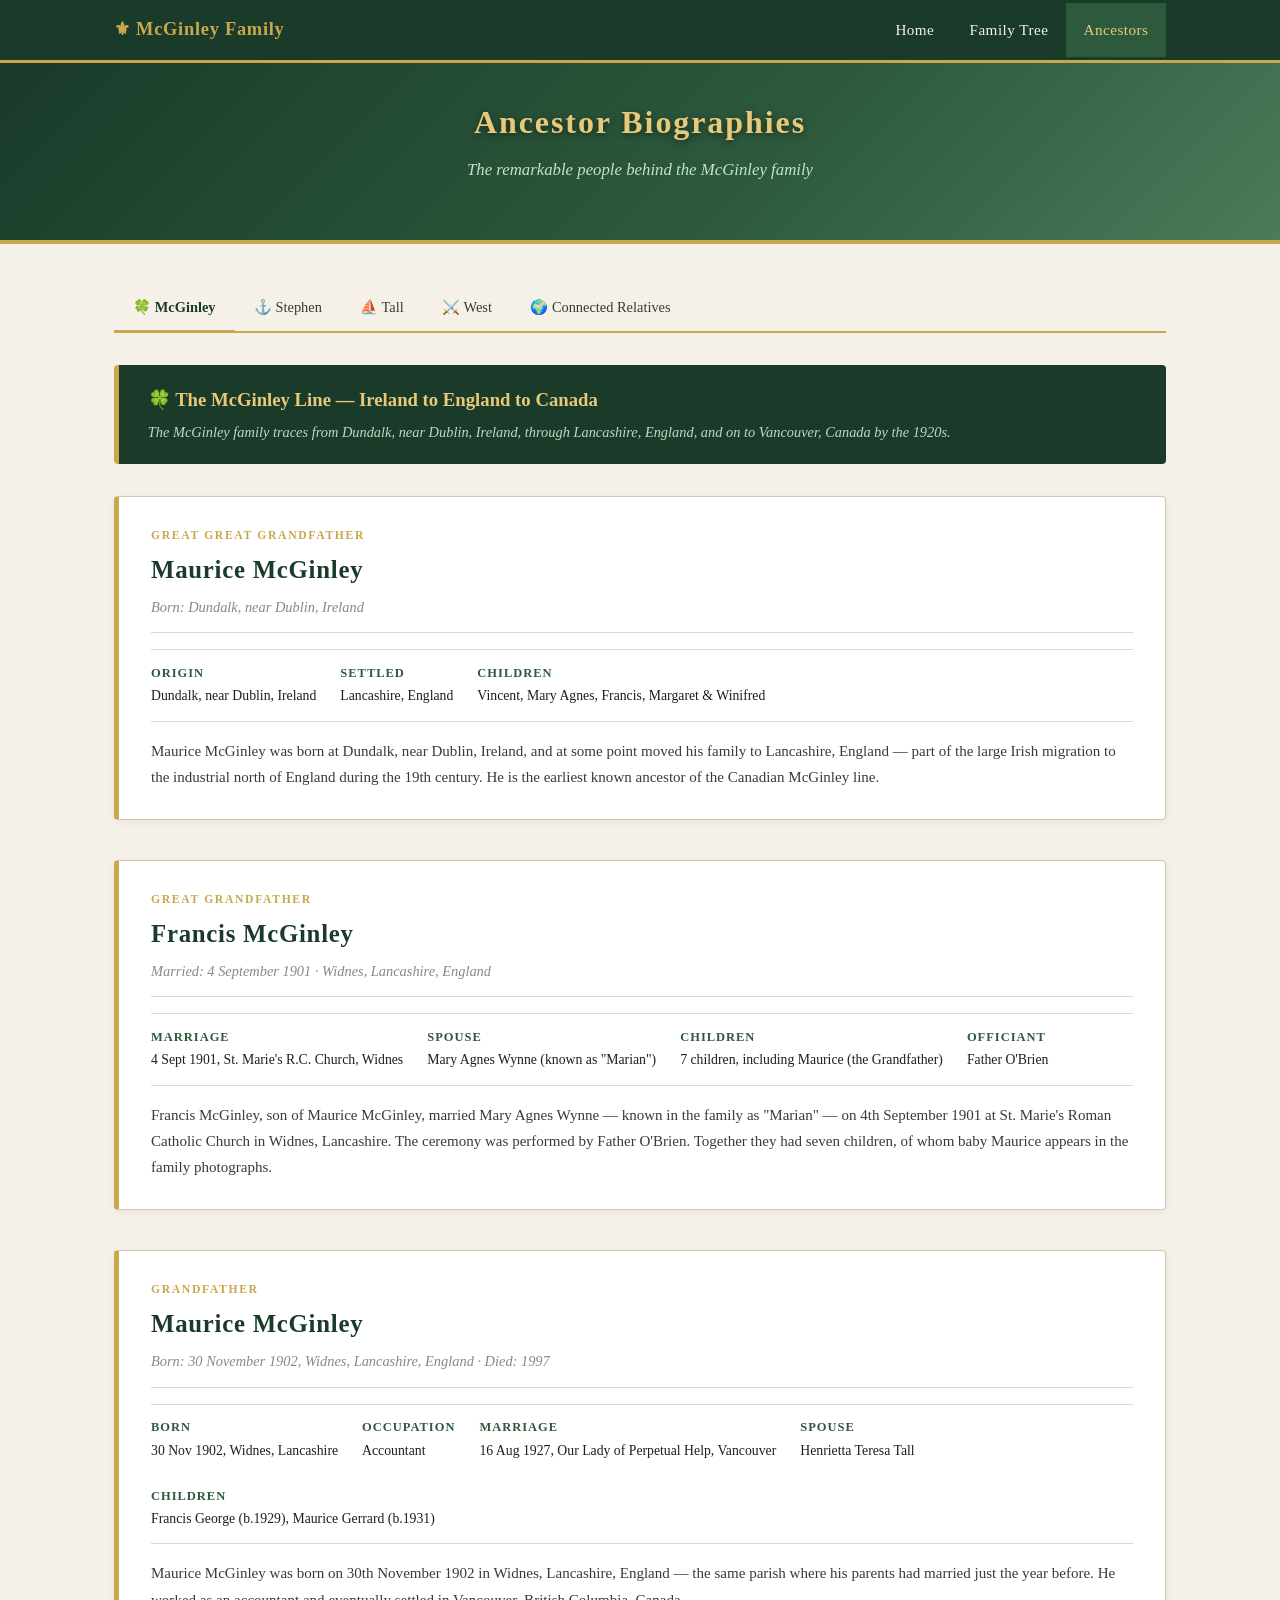
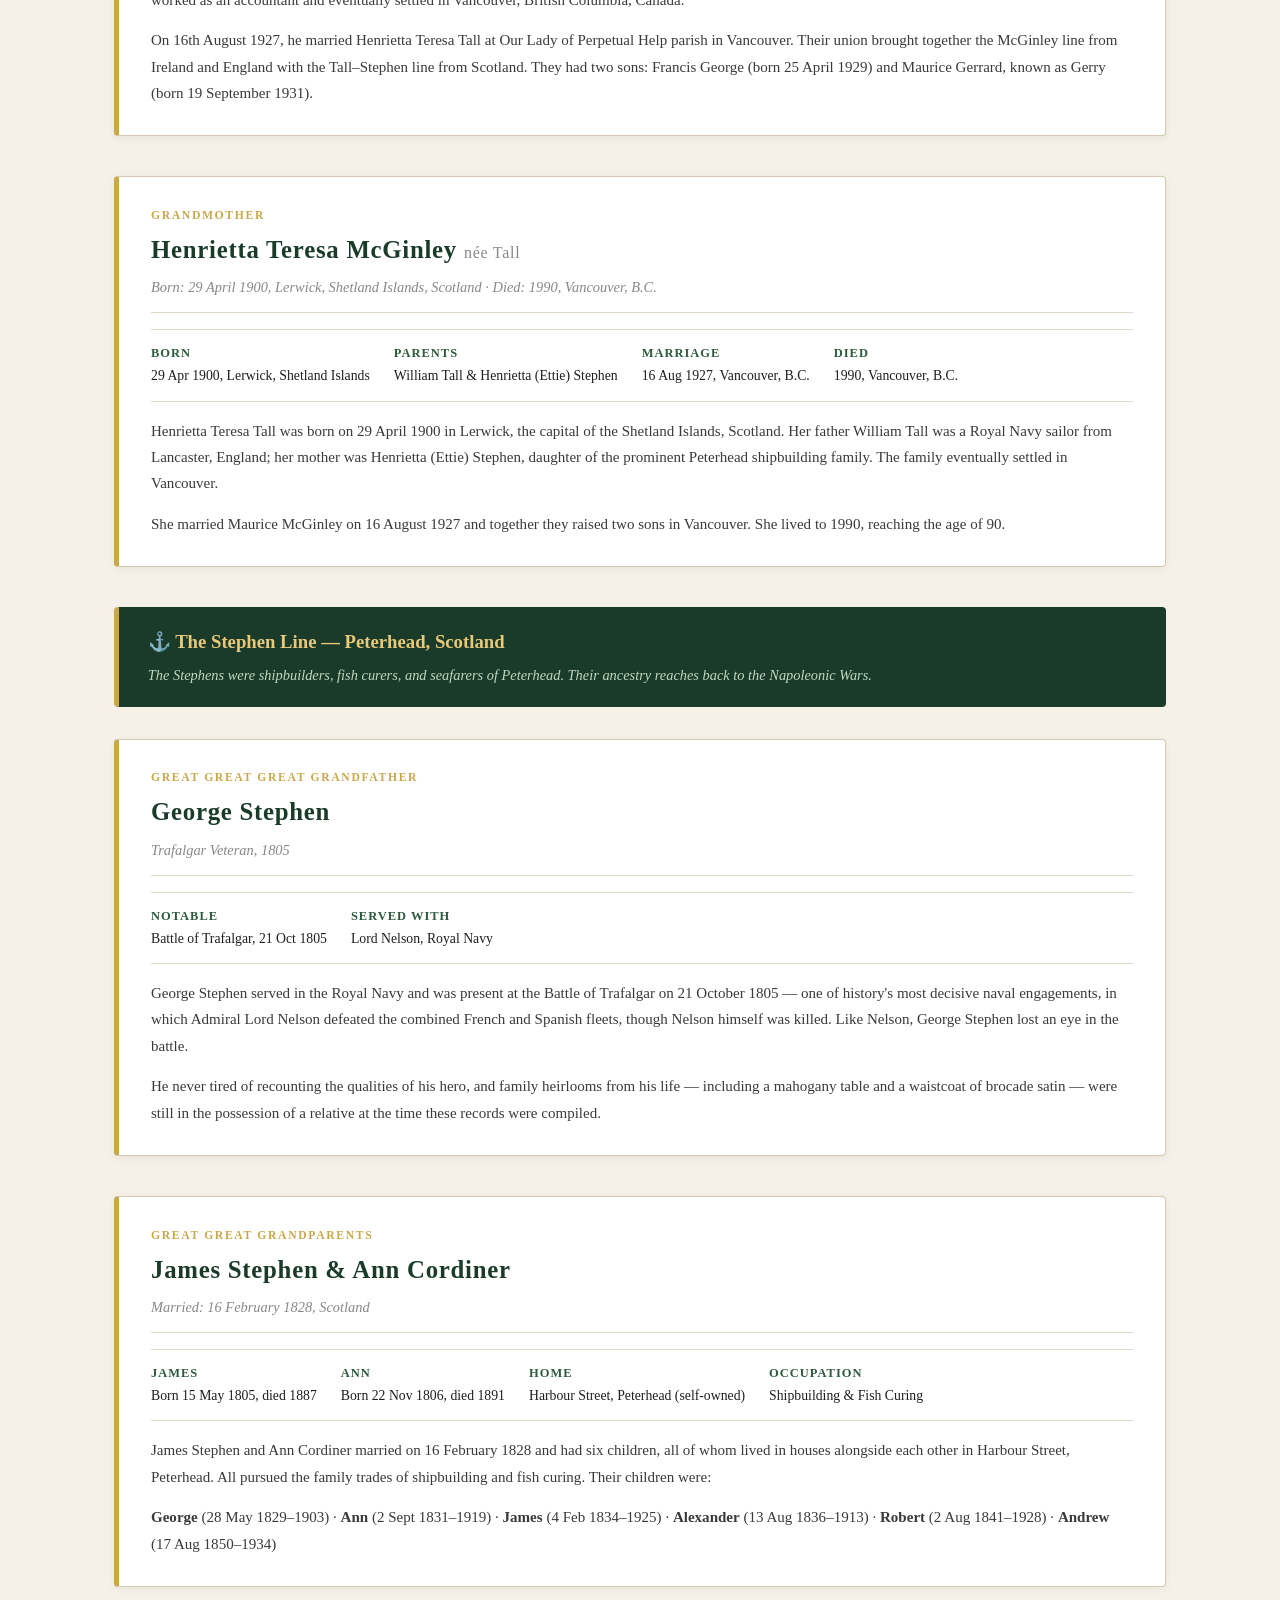
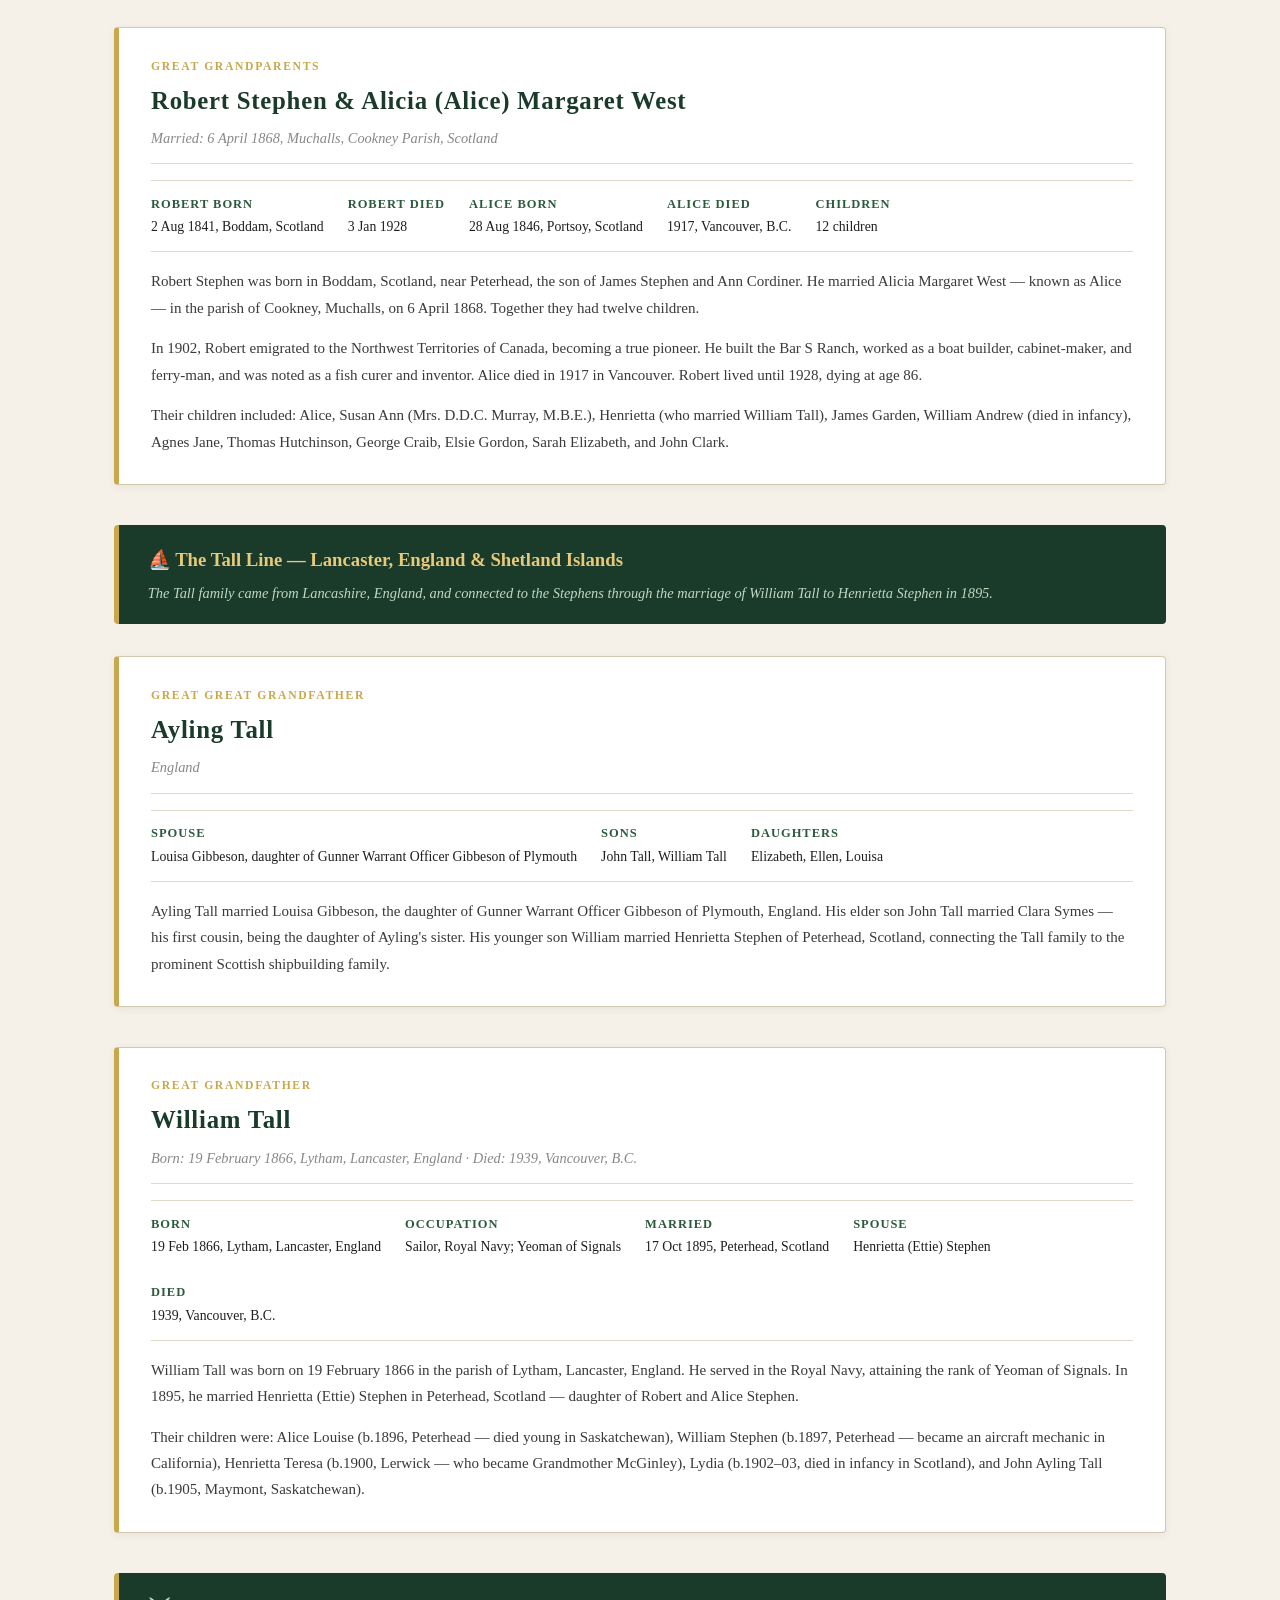
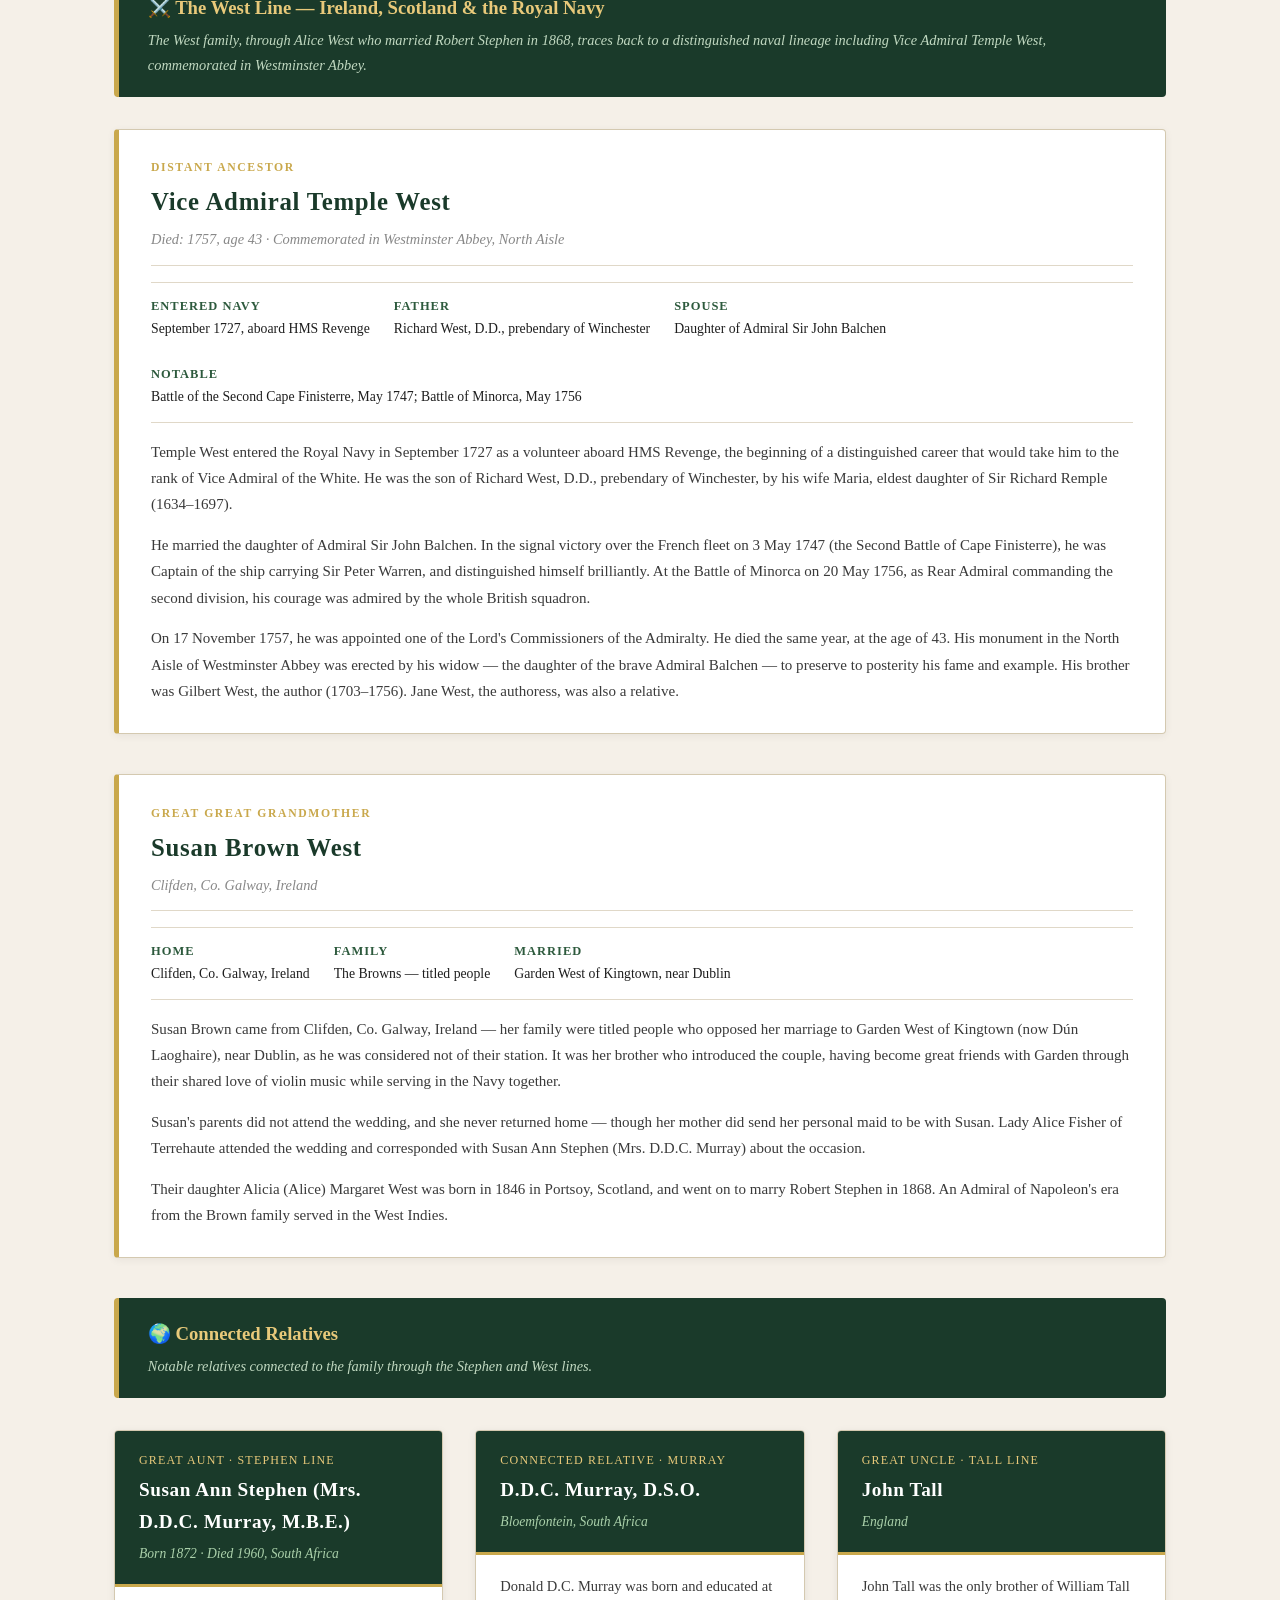
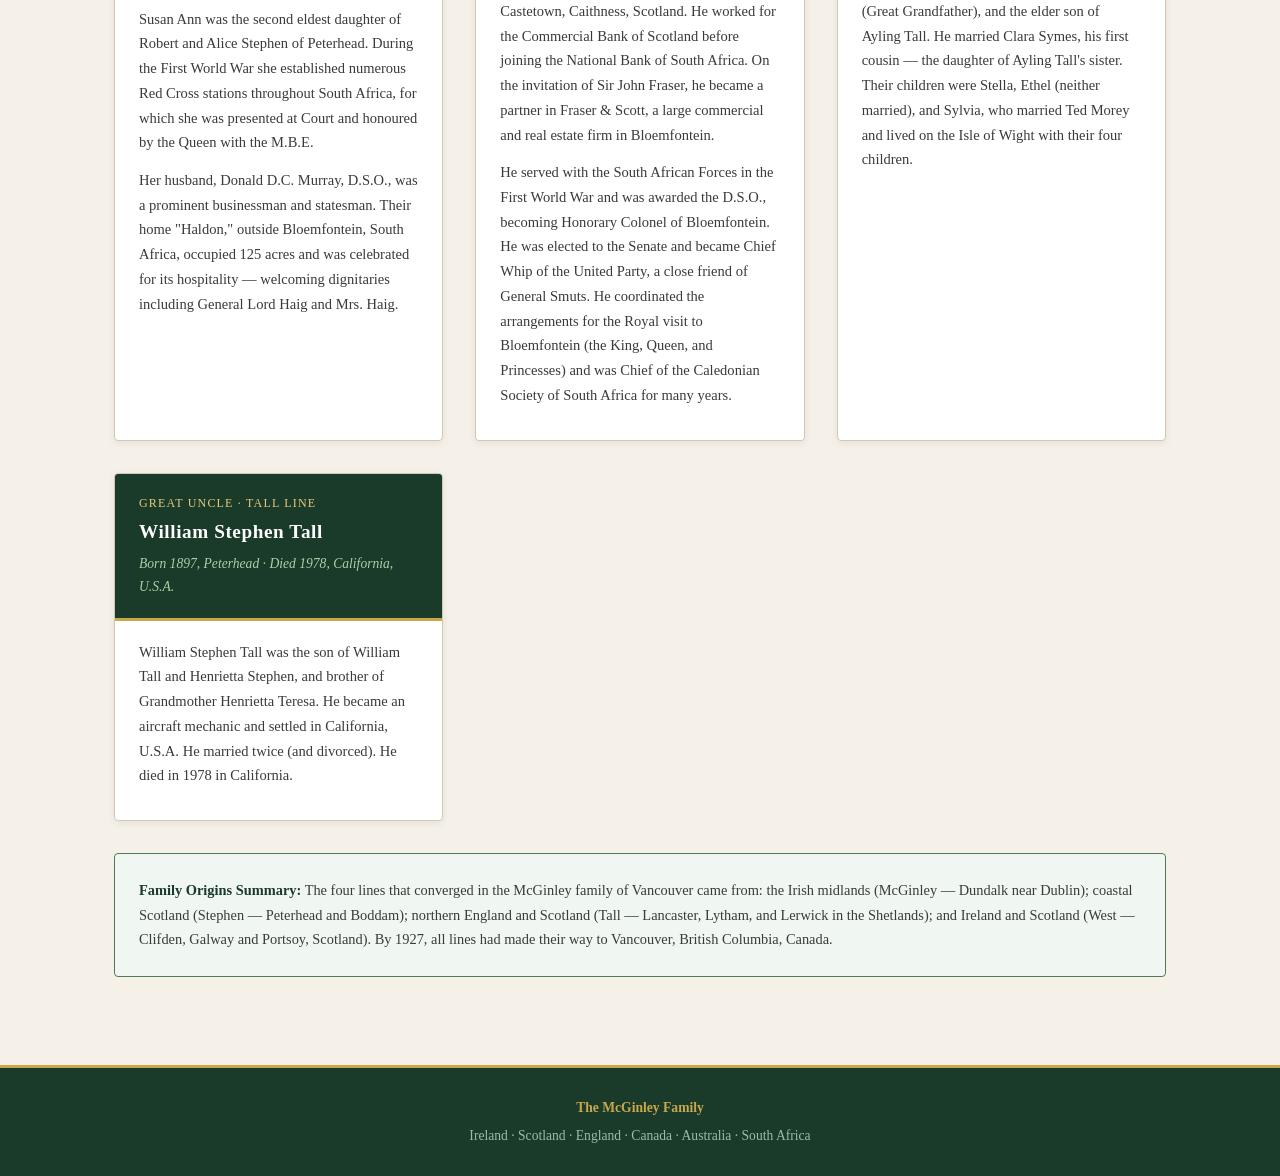
==== commit 12440424: "updating grand children" ====
--- a/ancestors.html
+++ b/ancestors.html
@@ -166,18 +166,18 @@
     <div id="mcginley-line" class="section-anchor">
       <div class="line-intro">
         <h3>🍀 The McGinley Line — Ireland to England to Canada</h3>
-        <p>The McGinley family traces from Dundork, near Dublin, Ireland, through Lancashire, England, and on to
+        <p>The McGinley family traces from Dundalk, near Dublin, Ireland, through Lancashire, England, and on to
           Vancouver, Canada by the 1920s.</p>
       </div>
 
       <div class="full-bio">
         <div class="bio-label">Great Great Grandfather</div>
         <h2>Maurice McGinley</h2>
-        <div class="bio-dates">Born: Dundork, near Dublin, Ireland</div>
+        <div class="bio-dates">Born: Dundalk, near Dublin, Ireland</div>
         <div class="facts-row">
           <div class="fact">
             <div class="fact-label">Origin</div>
-            <div class="fact-val">Dundork, near Dublin, Ireland</div>
+            <div class="fact-val">Dundalk, near Dublin, Ireland</div>
           </div>
           <div class="fact">
             <div class="fact-label">Settled</div>
@@ -188,7 +188,7 @@
             <div class="fact-val">Vincent, Mary Agnes, Francis, Margaret &amp; Winifred</div>
           </div>
         </div>
-        <p>Maurice McGinley was born at Dundork, near Dublin, Ireland, and at some point moved his family to Lancashire,
+        <p>Maurice McGinley was born at Dundalk, near Dublin, Ireland, and at some point moved his family to Lancashire,
           England — part of the large Irish migration to the industrial north of England during the 19th century. He is
           the earliest known ancestor of the Canadian McGinley line.</p>
       </div>
@@ -601,7 +601,7 @@
     <div id="origins" class="section-anchor"
       style="margin-top:2rem; padding:1.5rem; background:#f0f7f2; border:1px solid var(--green-light); border-radius:4px; font-size:0.9rem; color:var(--text-mid);">
       <strong style="color:var(--green-dark);">Family Origins Summary:</strong> The four lines that converged in the
-      McGinley family of Vancouver came from: the Irish midlands (McGinley — Dundork near Dublin); coastal Scotland
+      McGinley family of Vancouver came from: the Irish midlands (McGinley — Dundalk near Dublin); coastal Scotland
       (Stephen — Peterhead and Boddam); northern England and Scotland (Tall — Lancaster, Lytham, and Lerwick in the
       Shetlands); and Ireland and Scotland (West — Clifden, Galway and Portsoy, Scotland). By 1927, all lines had made
       their way to Vancouver, British Columbia, Canada.
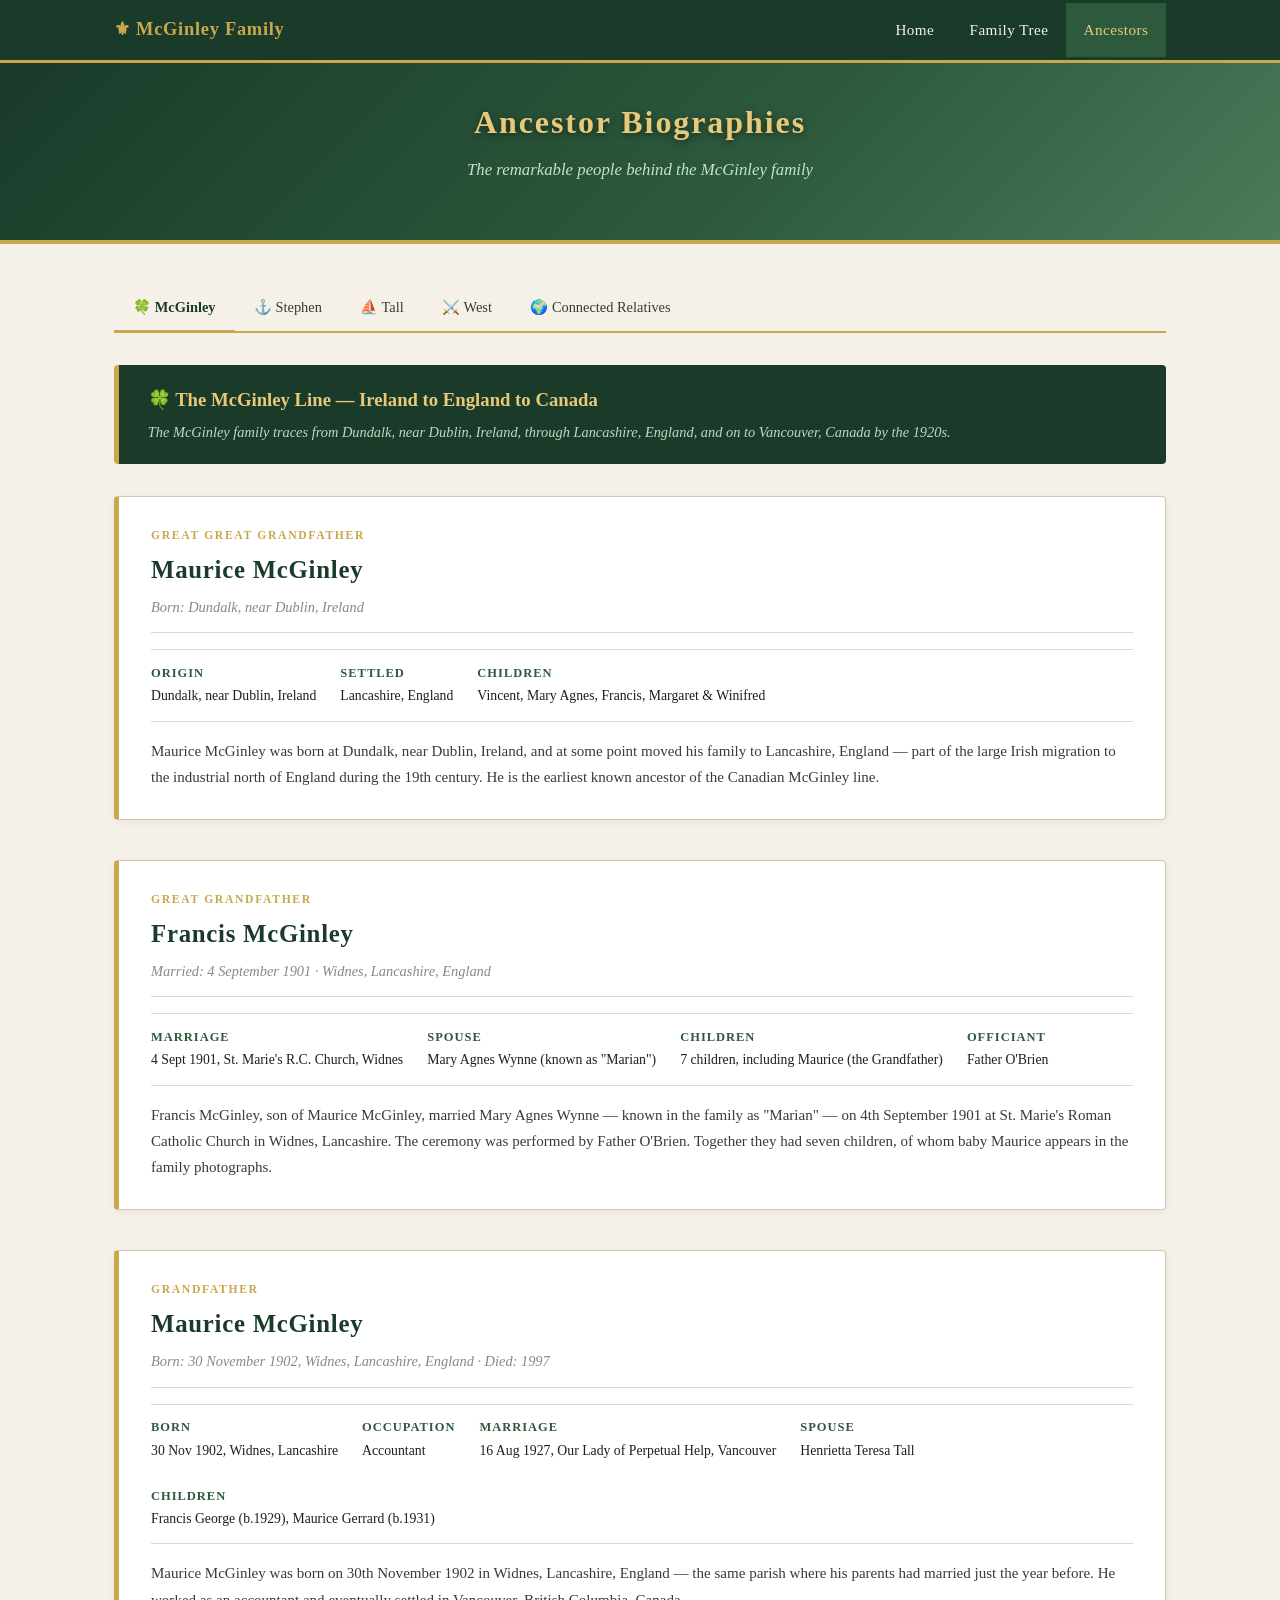
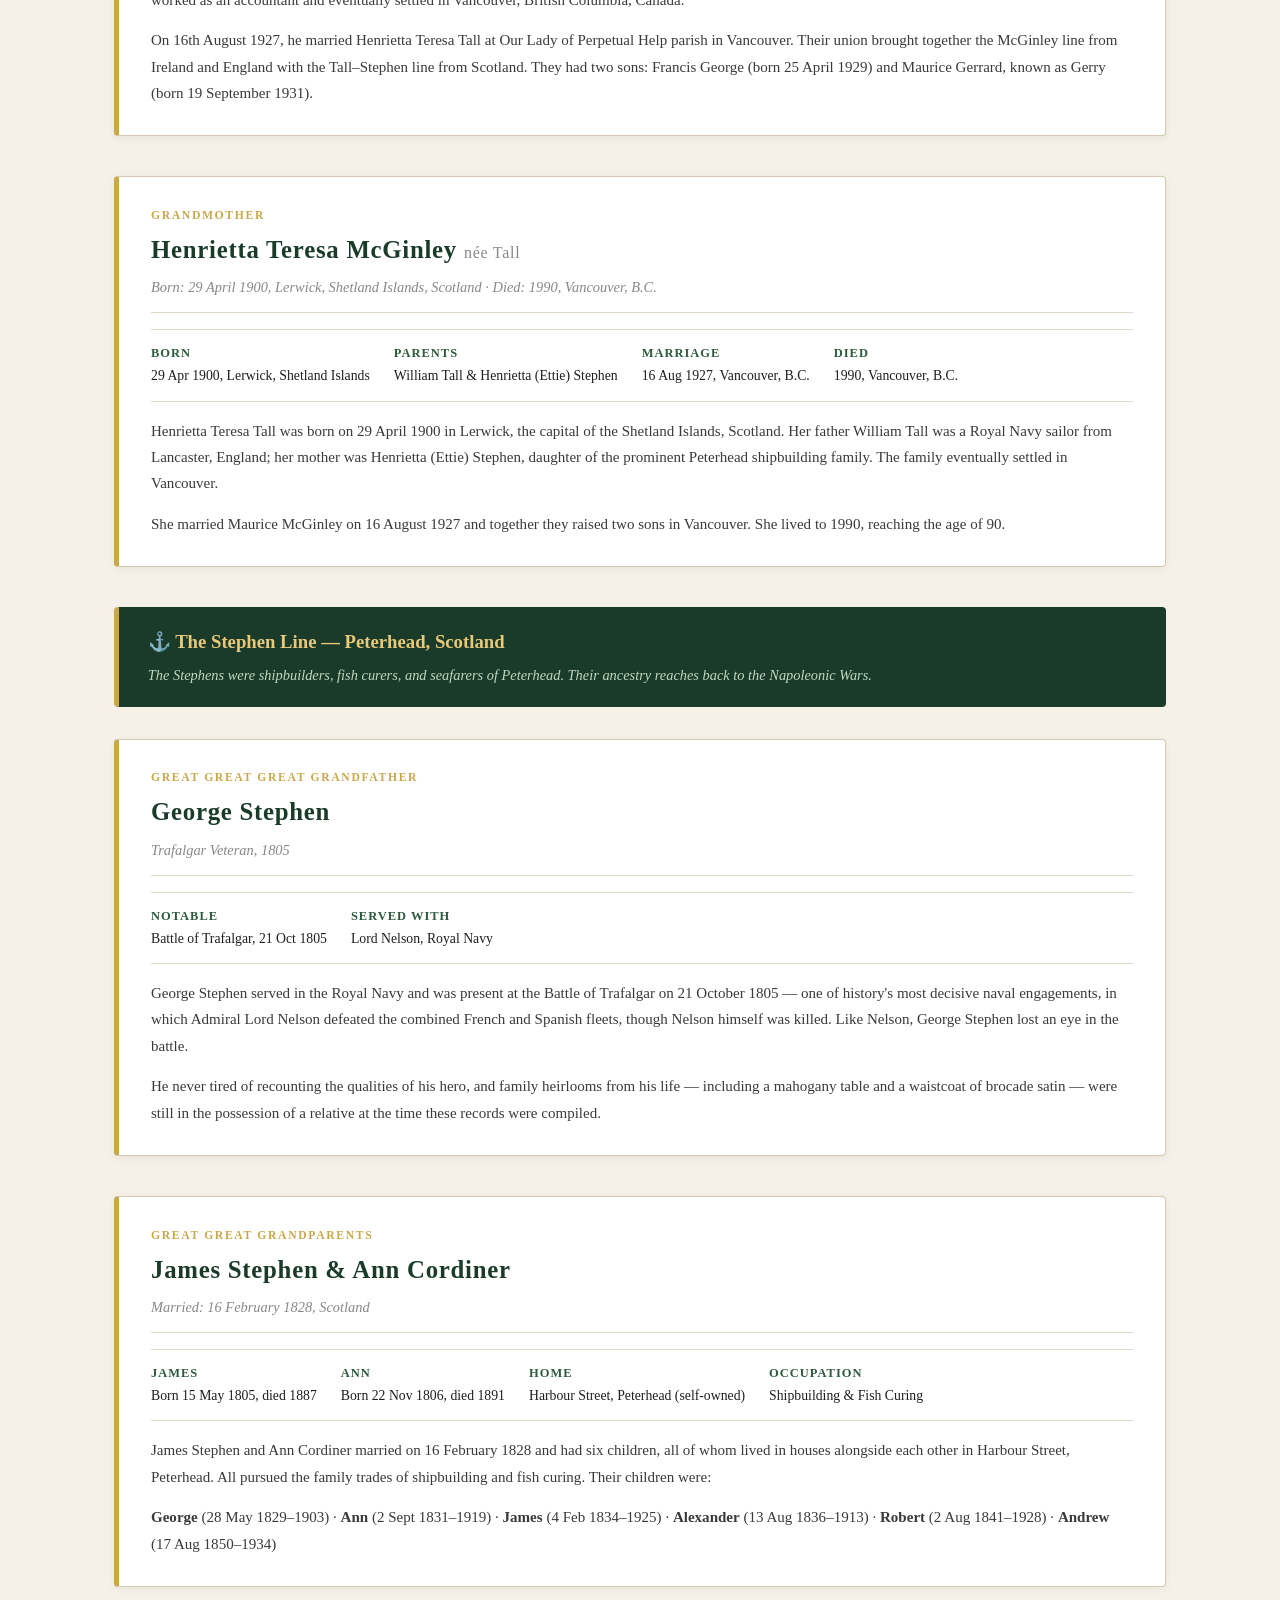
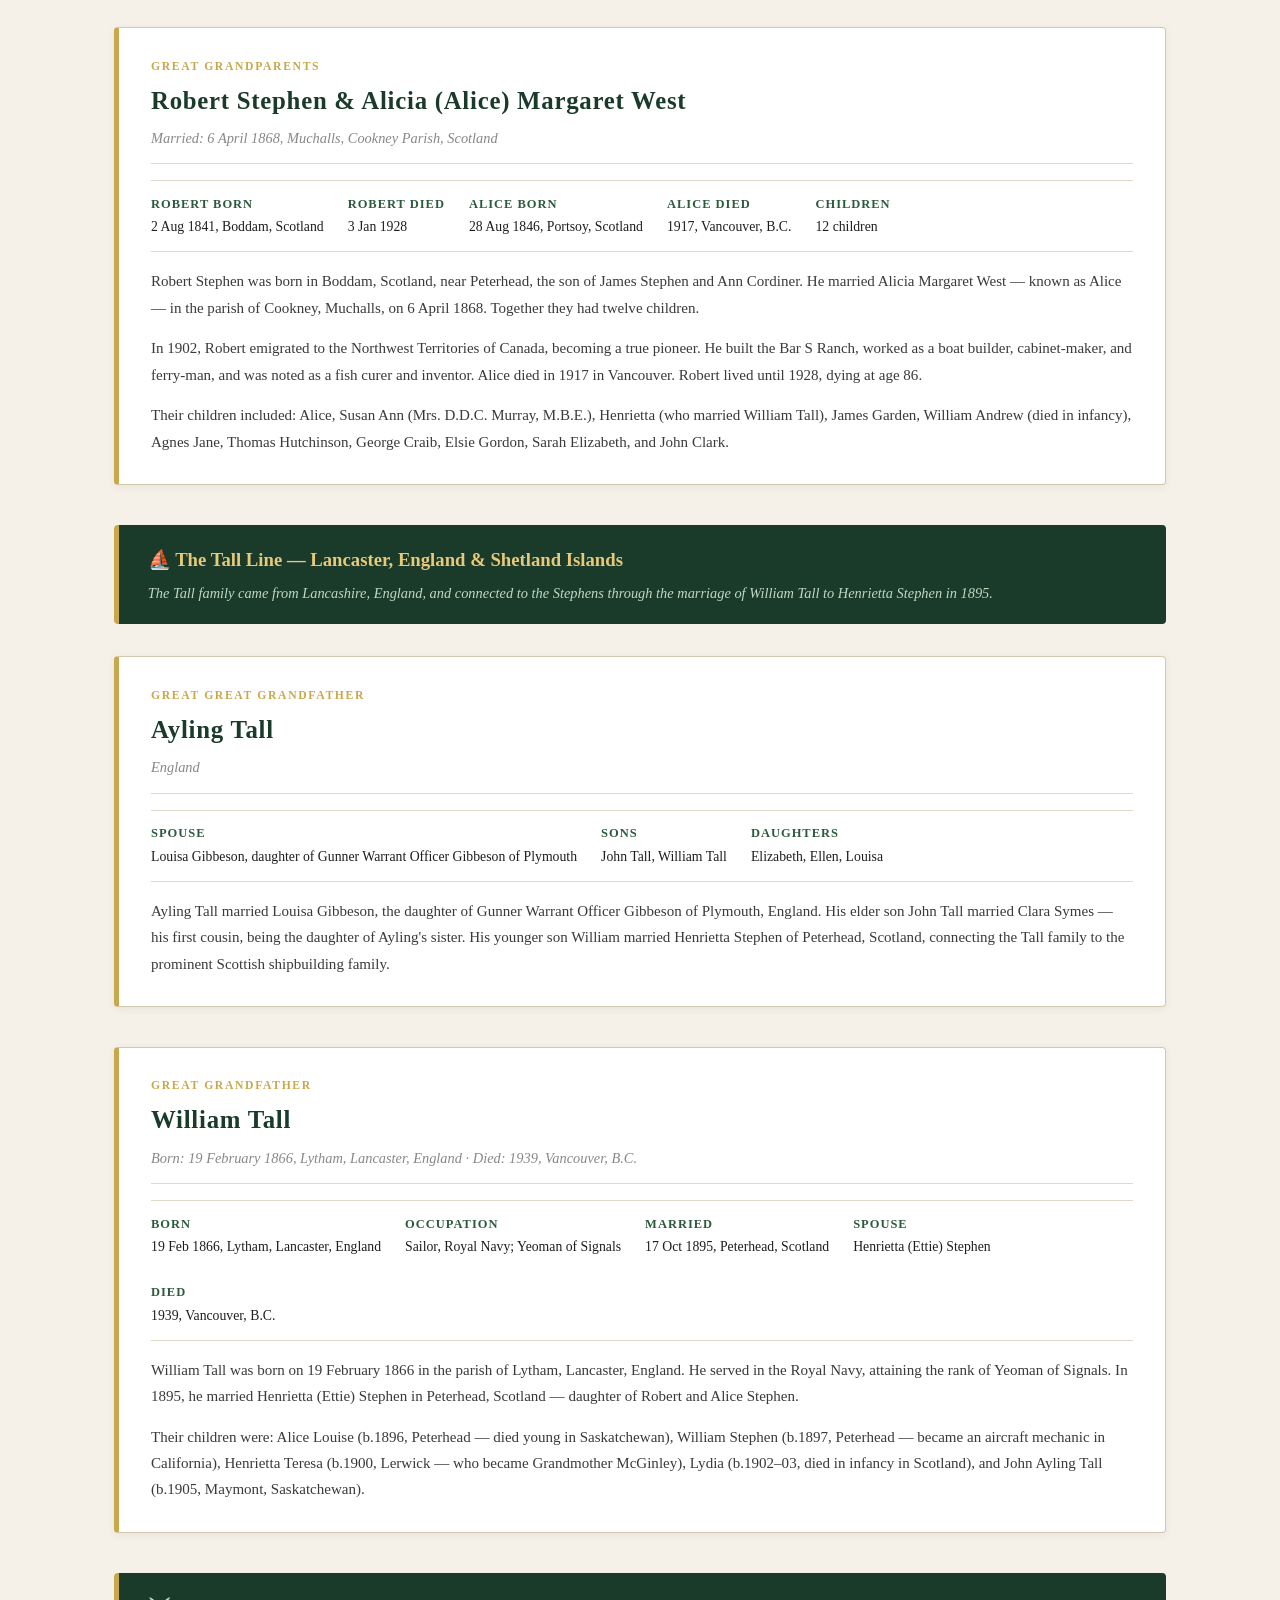
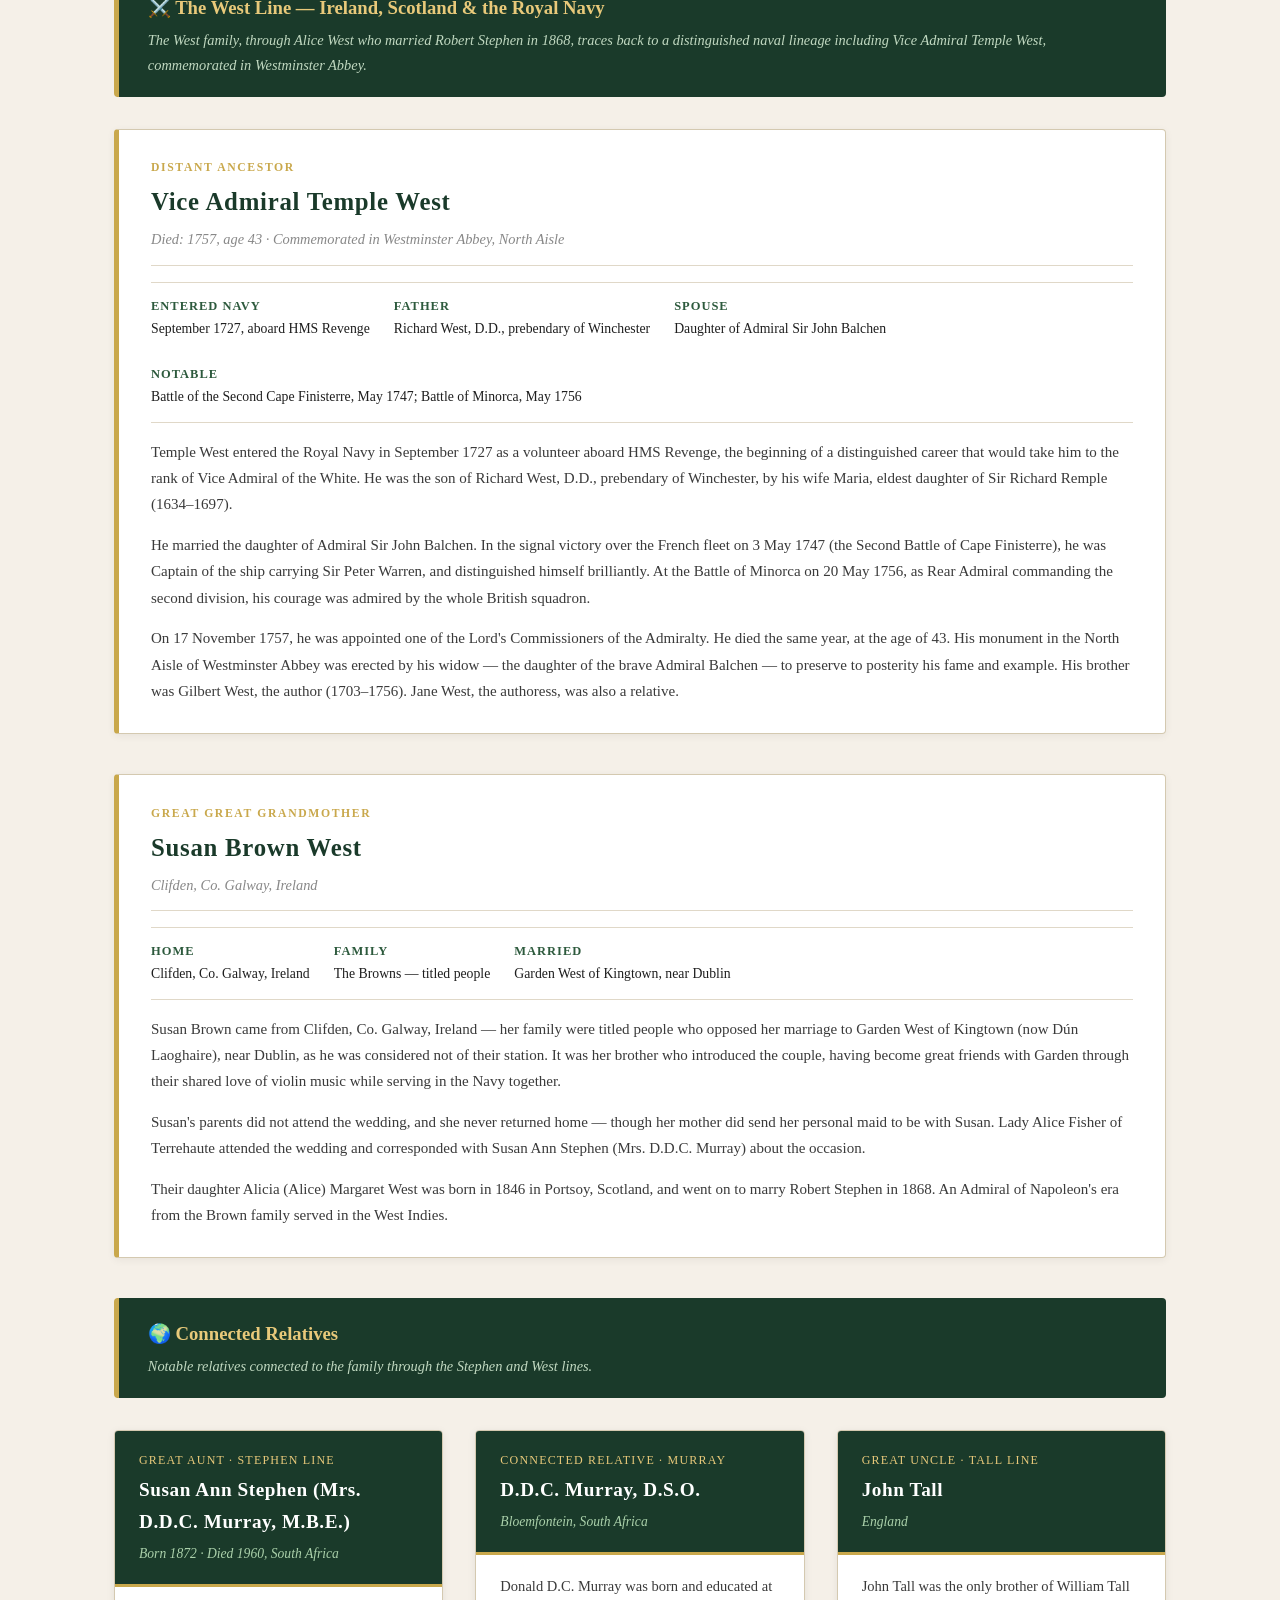
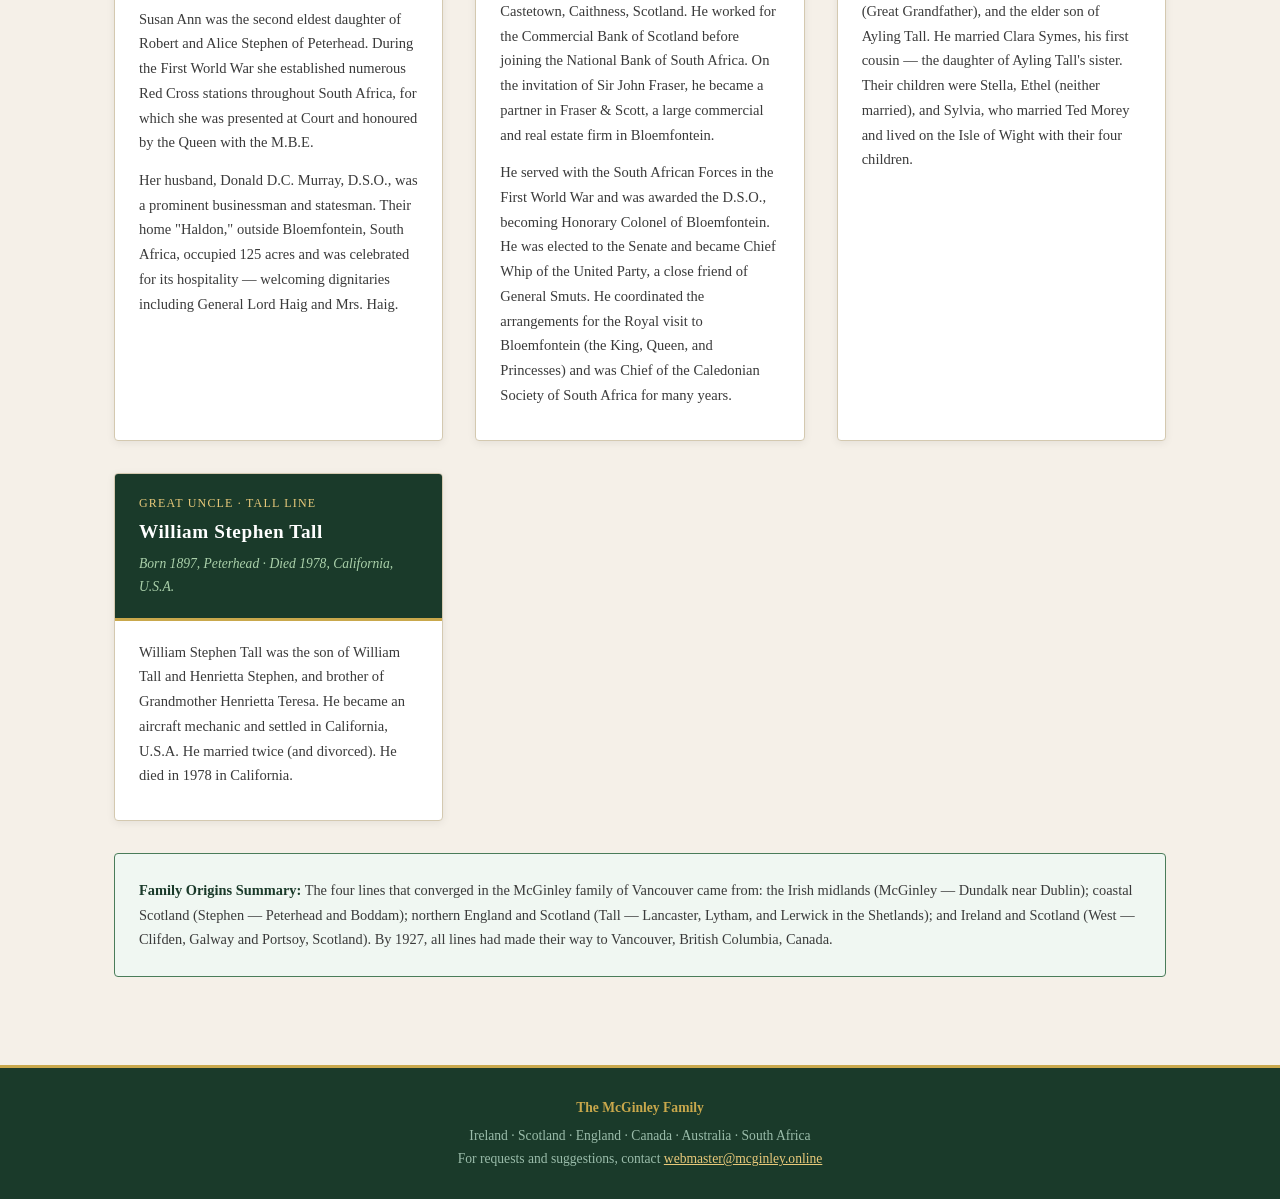
==== commit 51e2f3be: "added header" ====
--- a/ancestors.html
+++ b/ancestors.html
@@ -612,6 +612,7 @@
   <footer>
     <div class="footer-brand">The McGinley Family</div>
     <div>Ireland · Scotland · England · Canada · Australia · South Africa</div>
+    <div>For requests and suggestions, contact <a href="mailto:webmaster@mcginley.online">webmaster@mcginley.online</a></div>
   </footer>
 
   <script>
--- a/style.css
+++ b/style.css
@@ -407,6 +407,8 @@
   margin-top: 3rem;
 }
 footer .footer-brand { color: var(--gold); font-weight: bold; margin-bottom: 0.3rem; }
+footer a { color: var(--gold-light); text-decoration: underline; }
+footer a:hover { color: var(--gold); }
 
 /* ── RESPONSIVE ── */
 @media (max-width: 680px) {
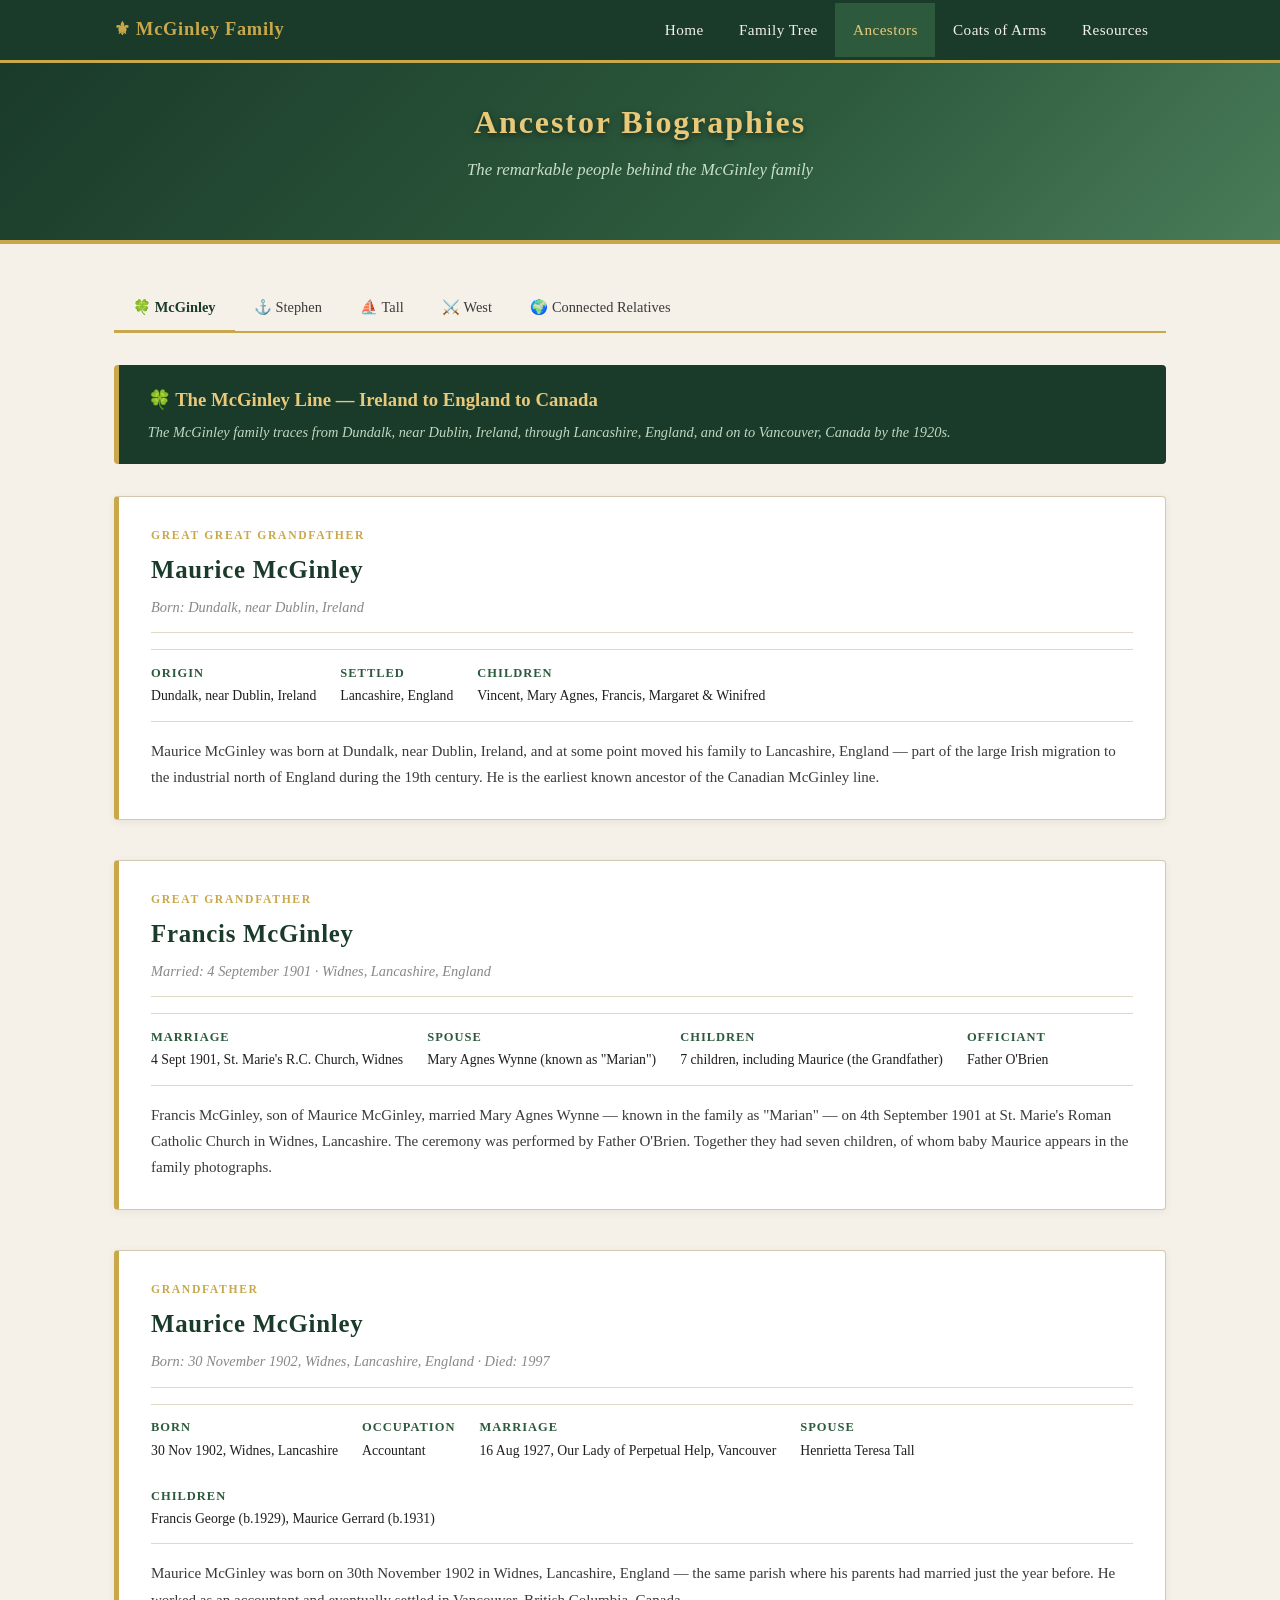
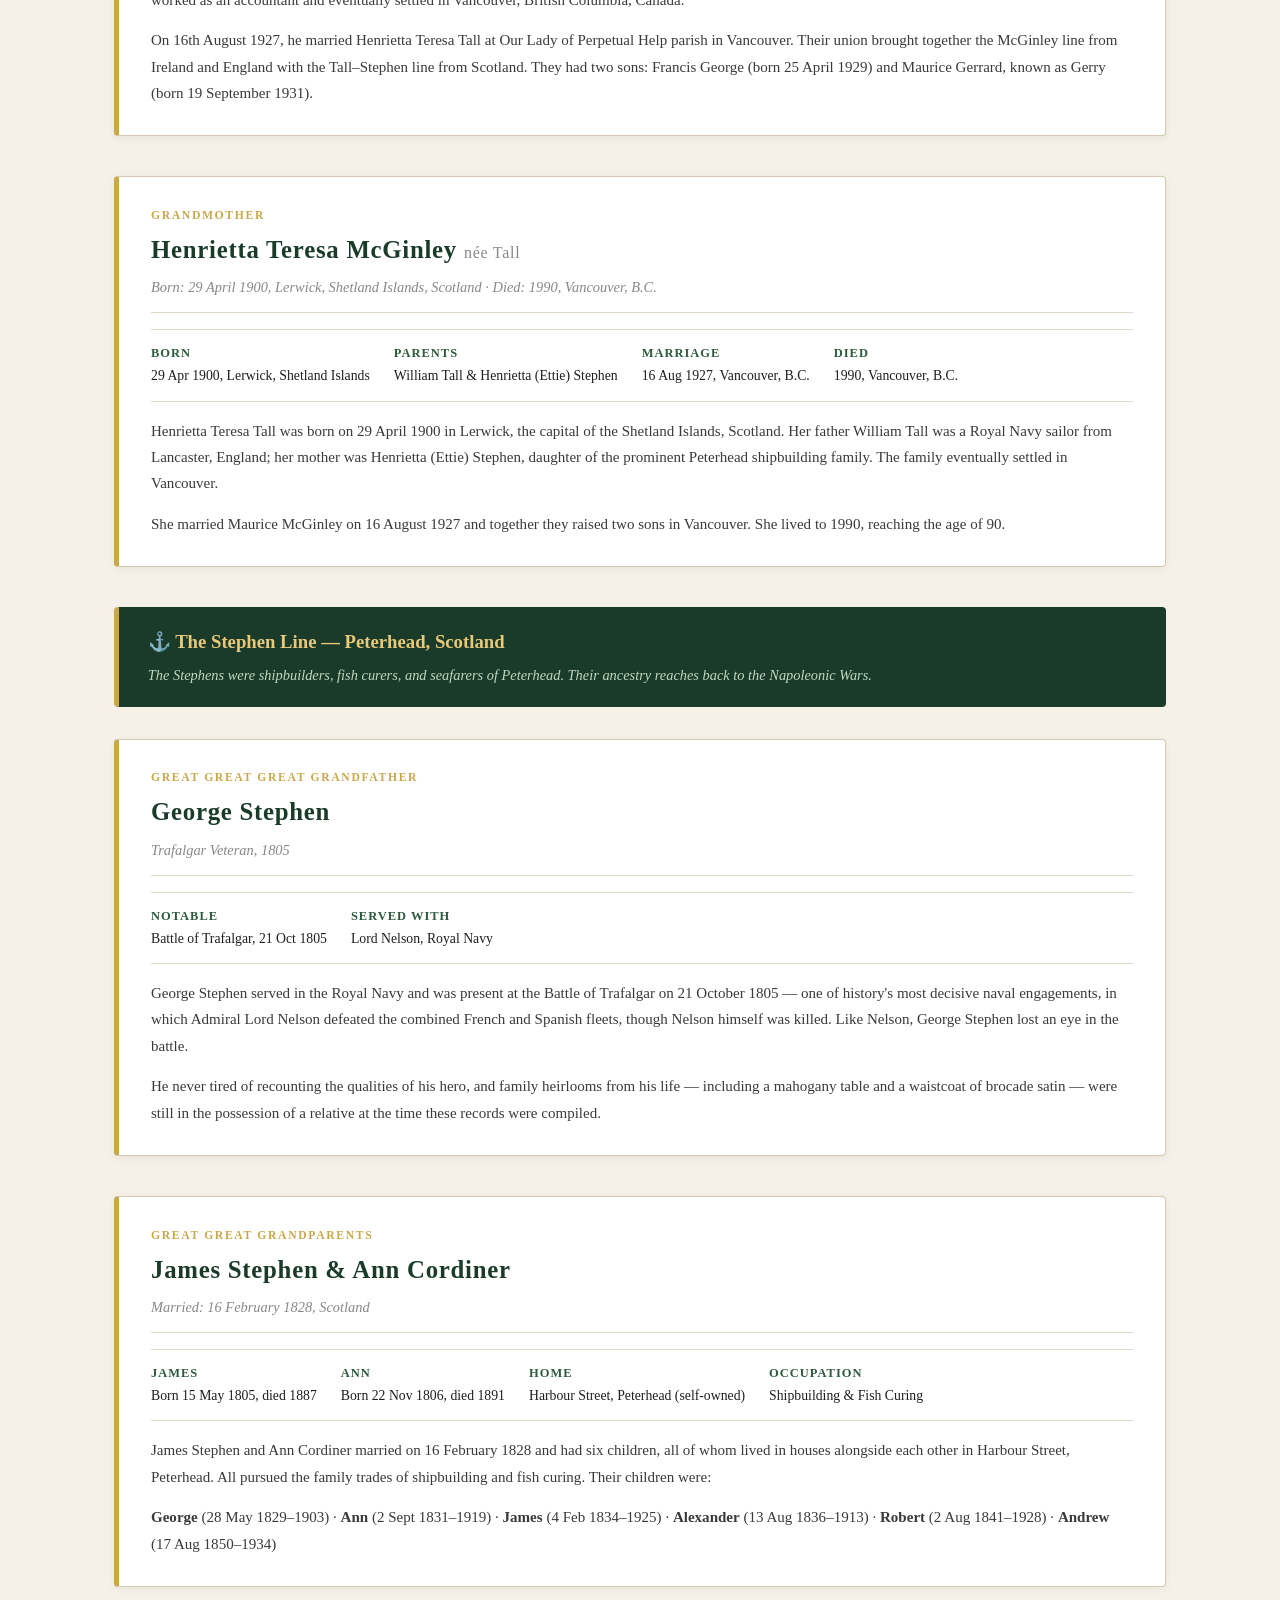
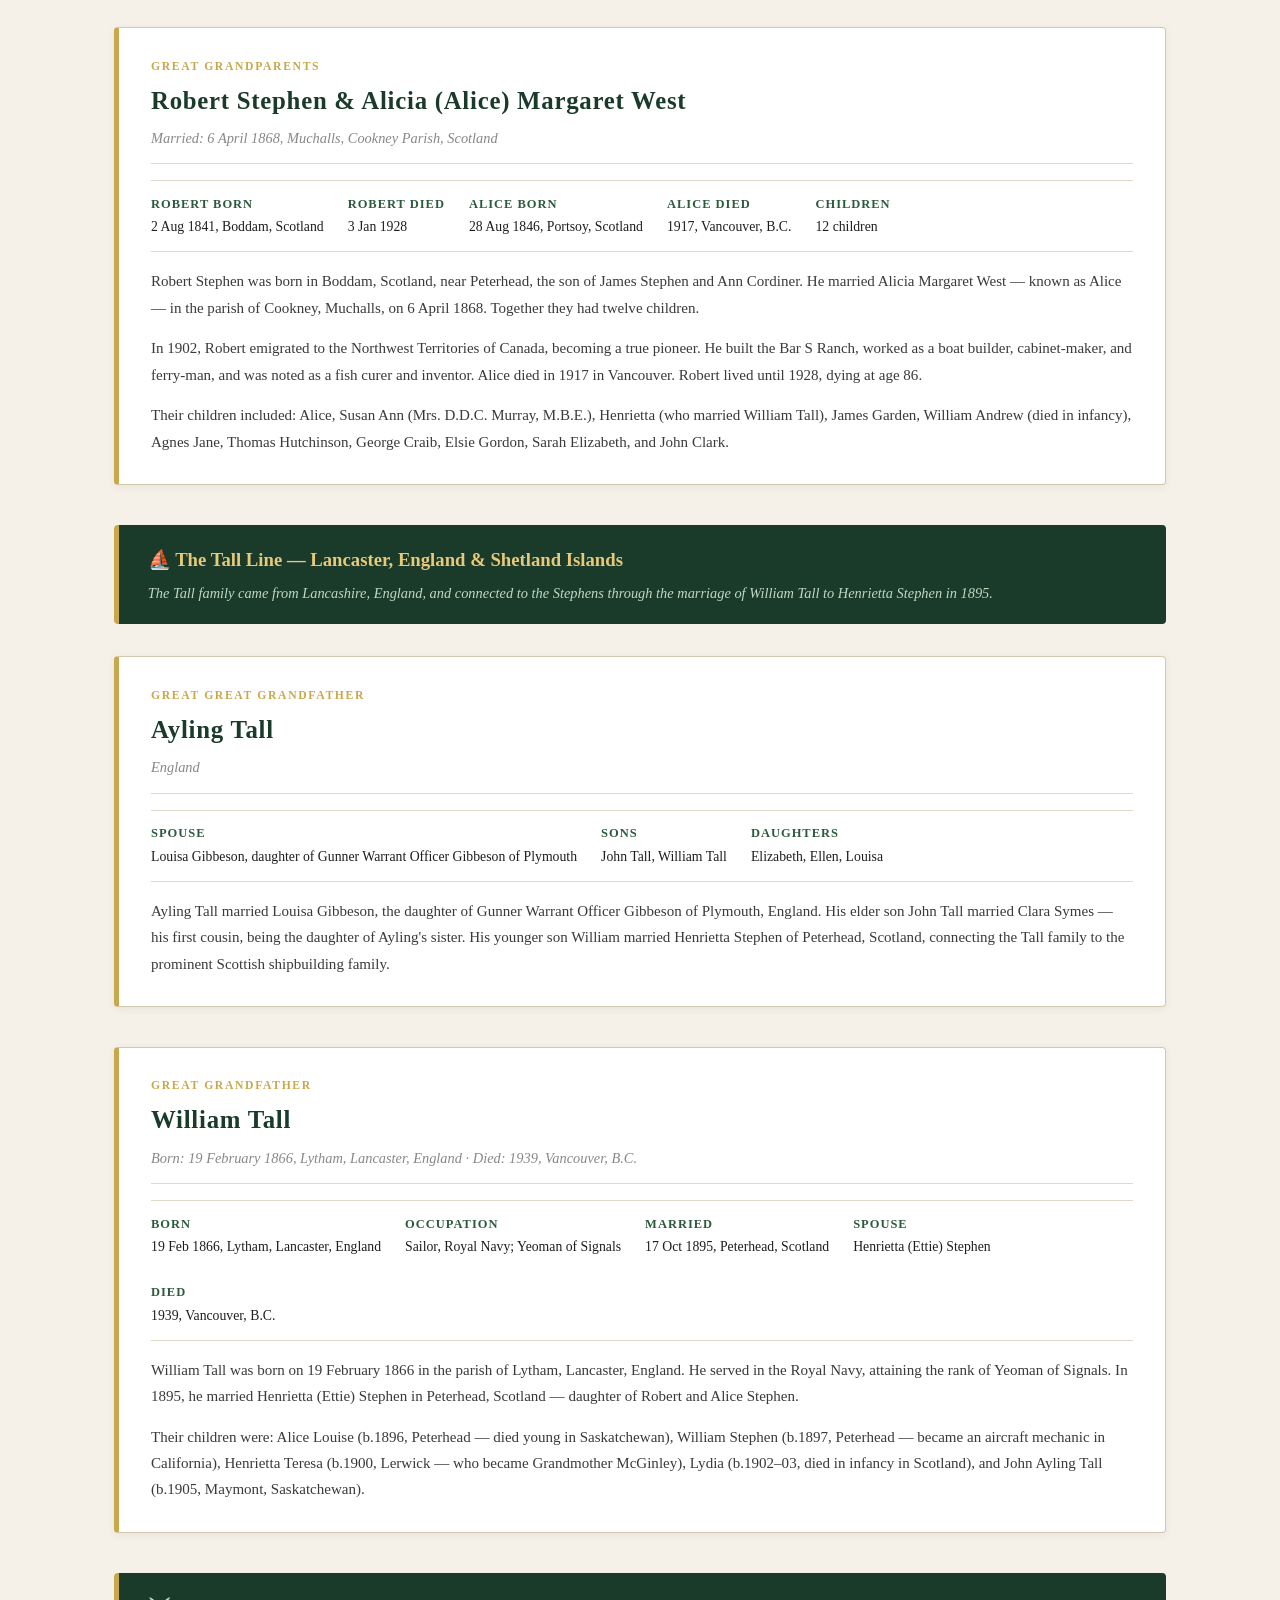
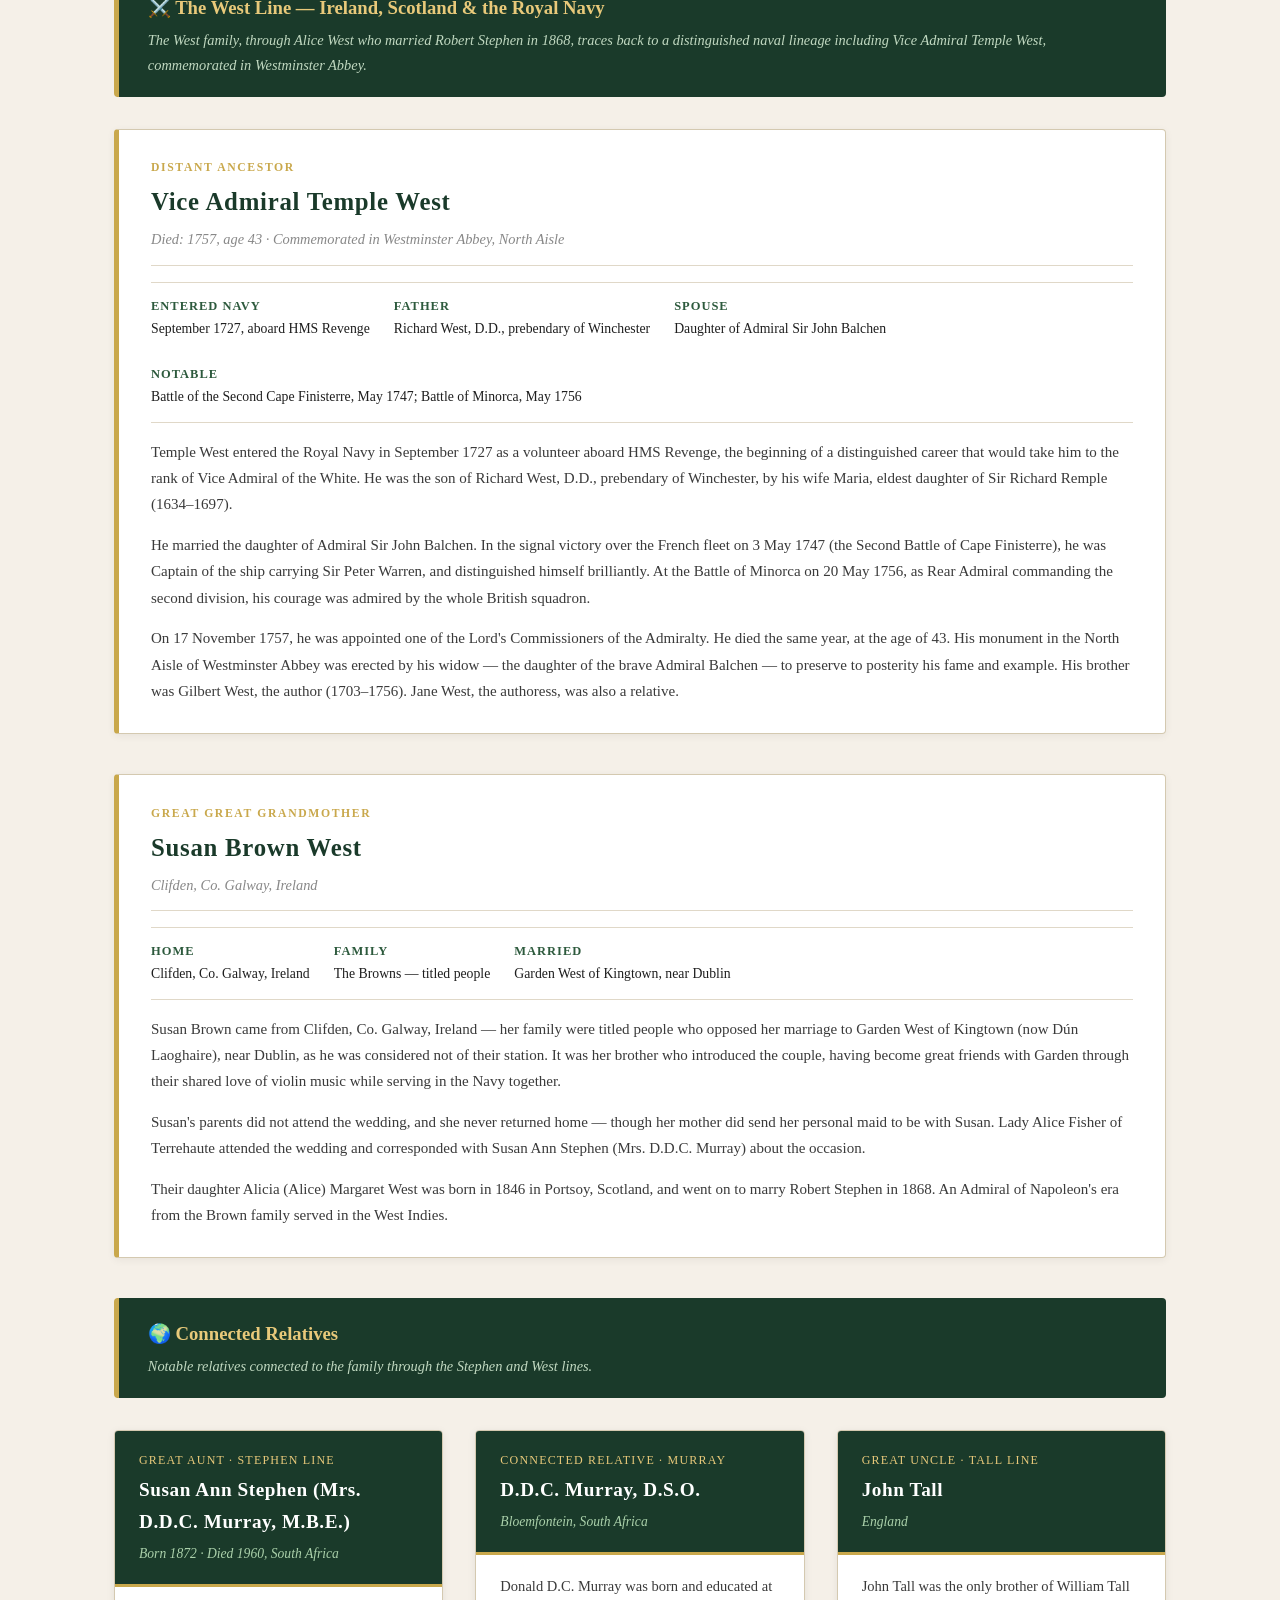
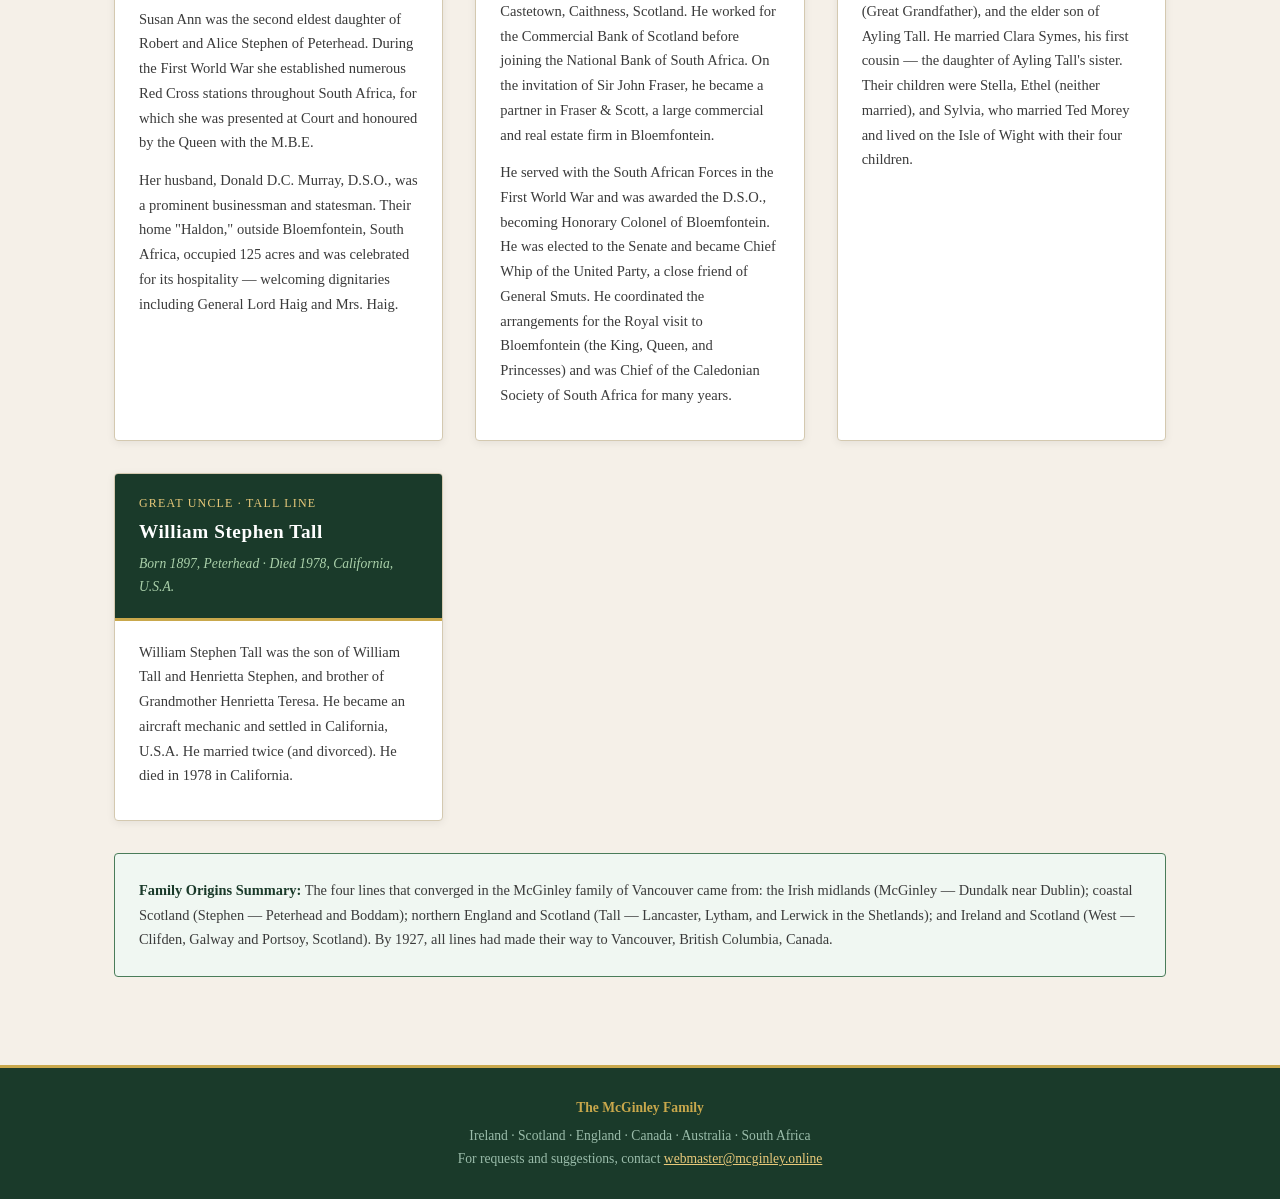
==== commit ac8f69f3: "added coats of arms, resource pages, and favicons." ====
--- a/ancestors.html
+++ b/ancestors.html
@@ -5,6 +5,7 @@
   <meta charset="UTF-8">
   <meta name="viewport" content="width=device-width, initial-scale=1.0">
   <title>Ancestors — McGinley Family</title>
+  <link rel="icon" type="image/svg+xml" href="favicon.svg">
   <link rel="stylesheet" href="style.css">
   <style>
     .full-bio {
@@ -143,6 +144,8 @@
         <li><a href="index.html">Home</a></li>
         <li><a href="family-tree.html">Family Tree</a></li>
         <li><a href="ancestors.html" class="active">Ancestors</a></li>
+        <li><a href="coats-of-arms.html">Coats of Arms</a></li>
+        <li><a href="resources.html">Resources</a></li>
       </ul>
     </div>
   </nav>
